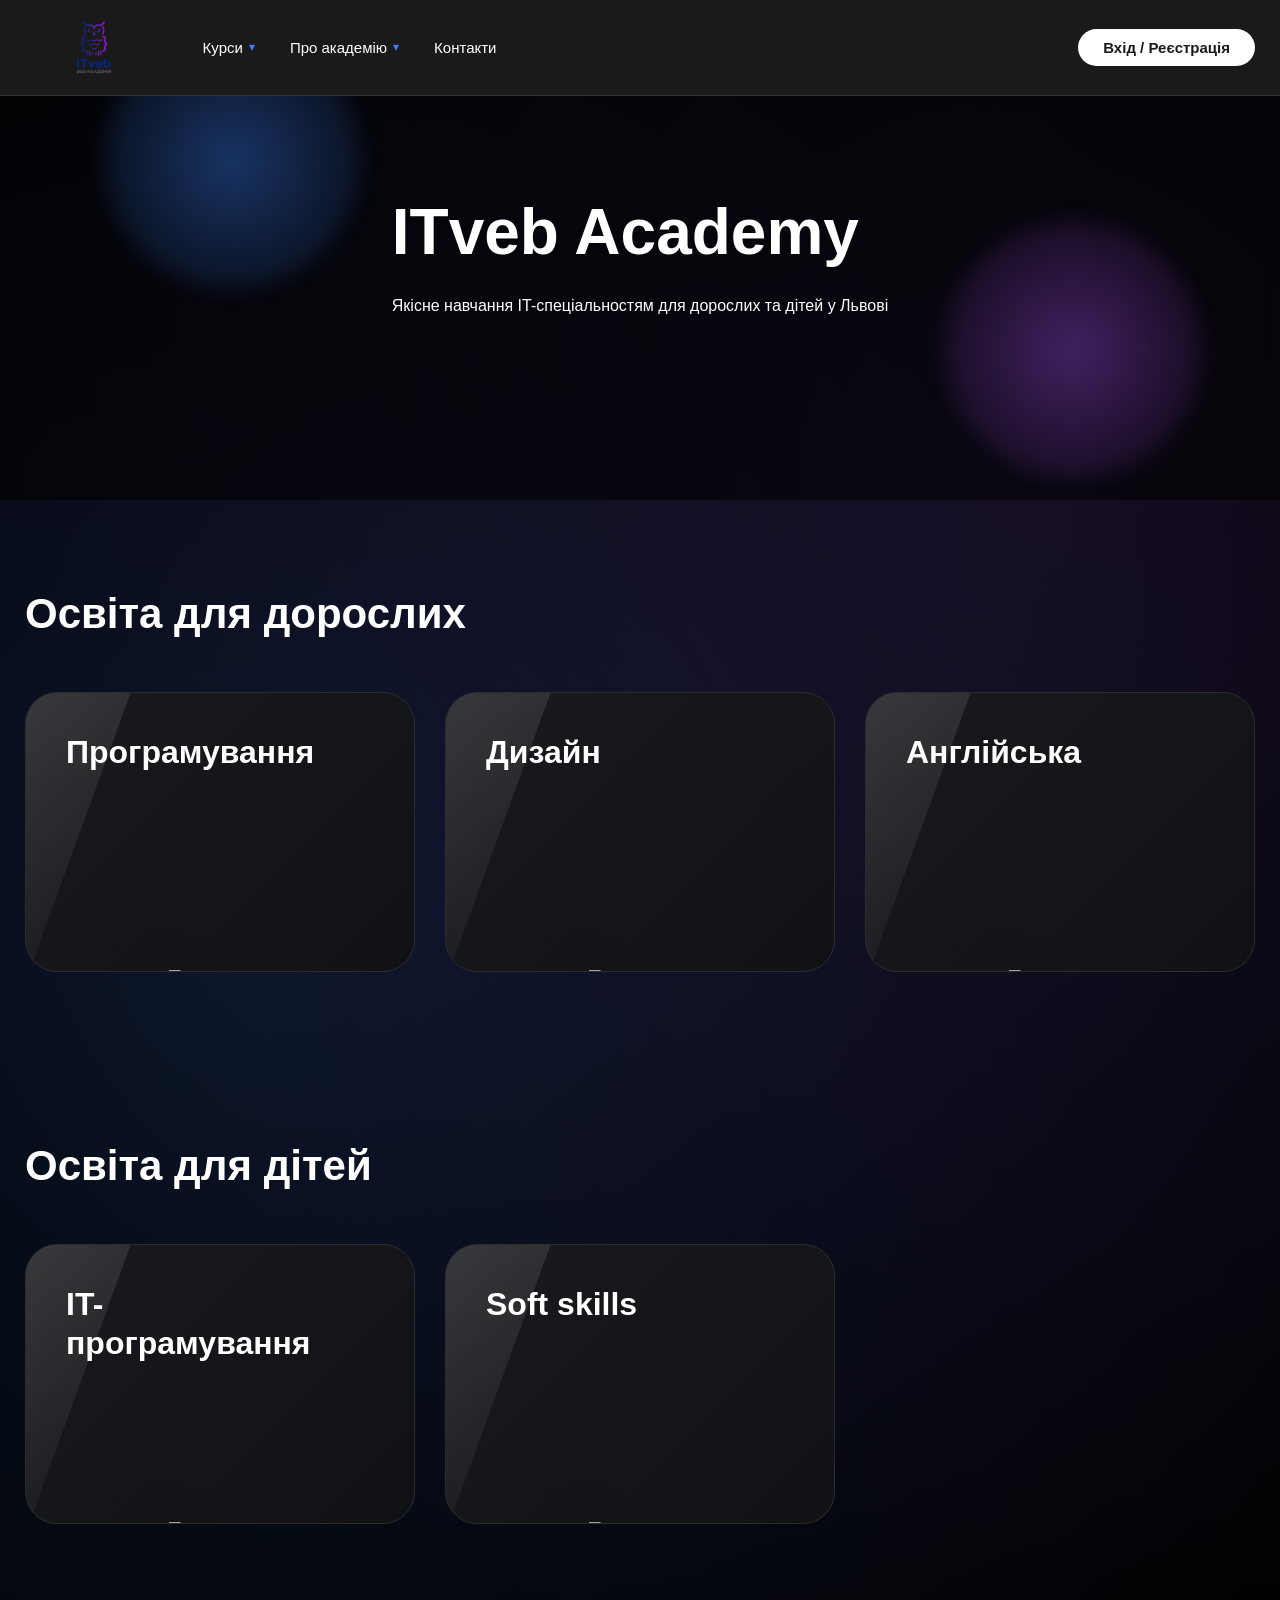
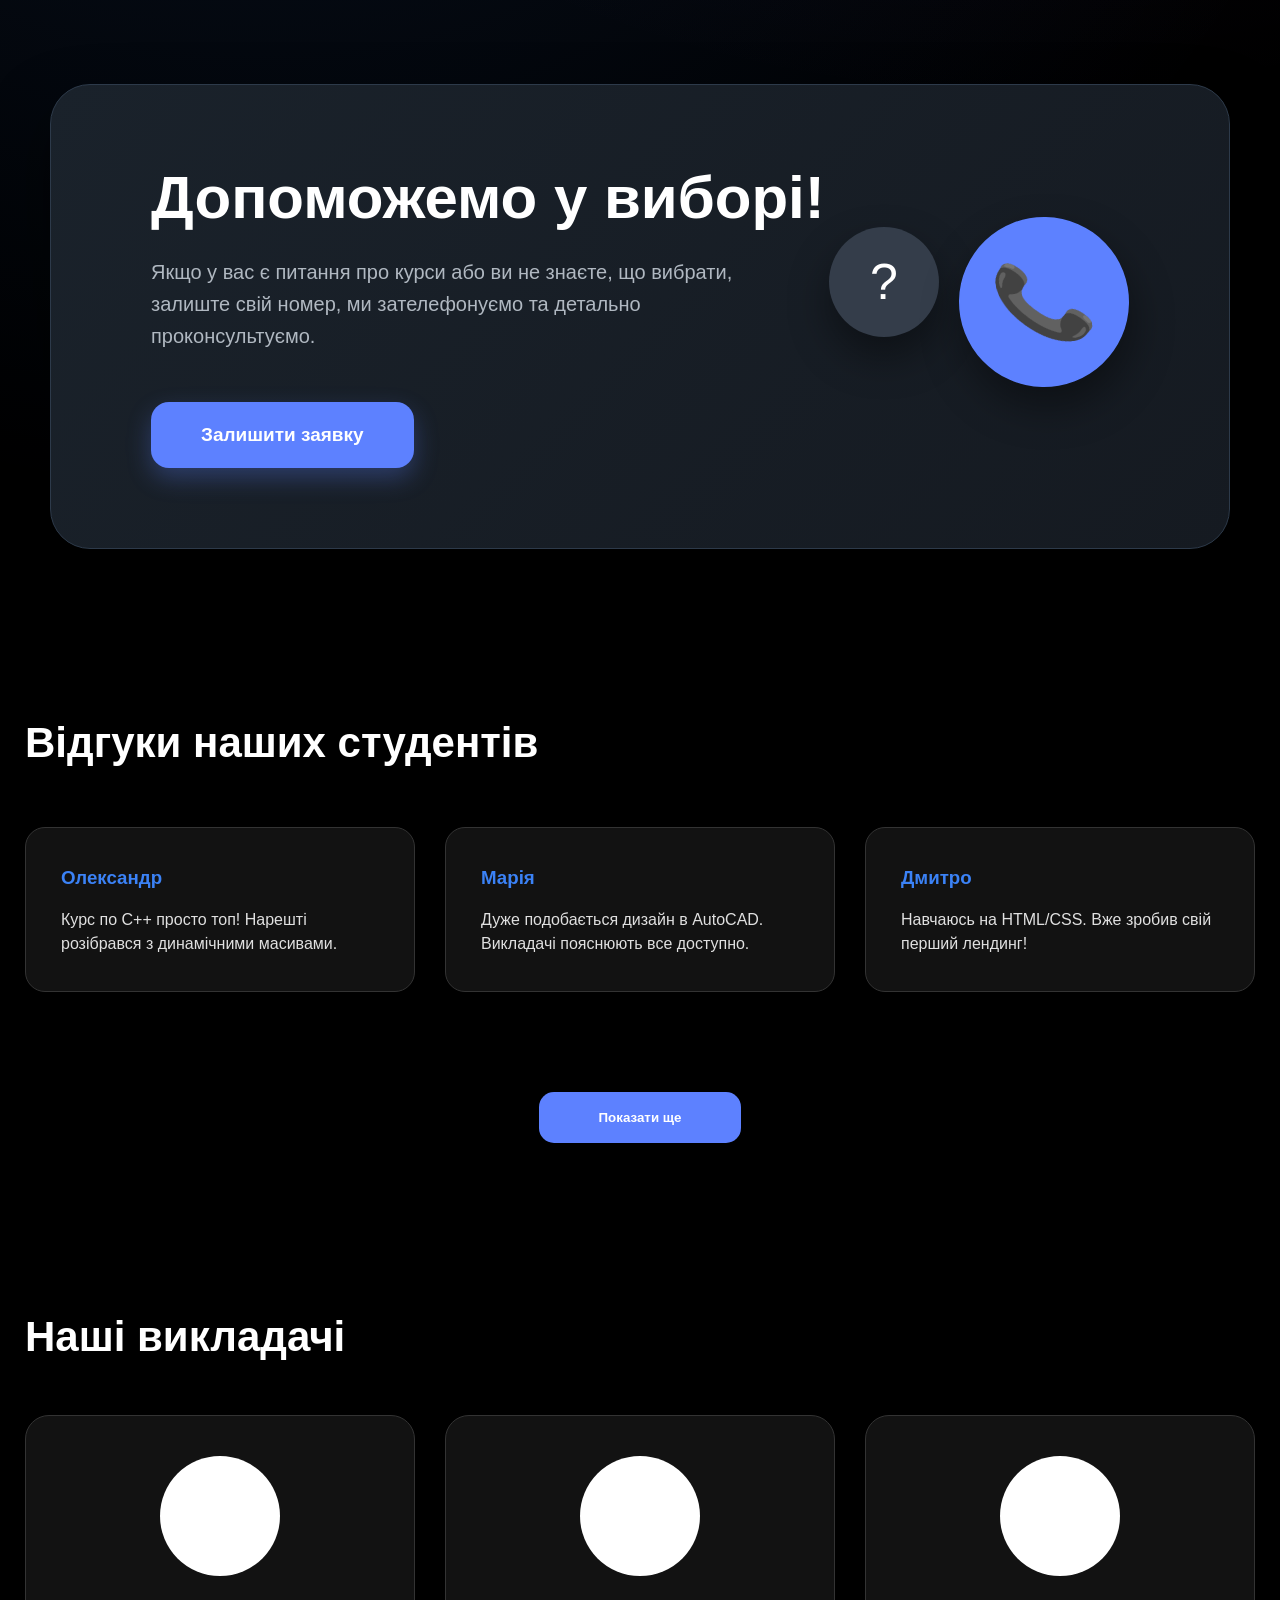
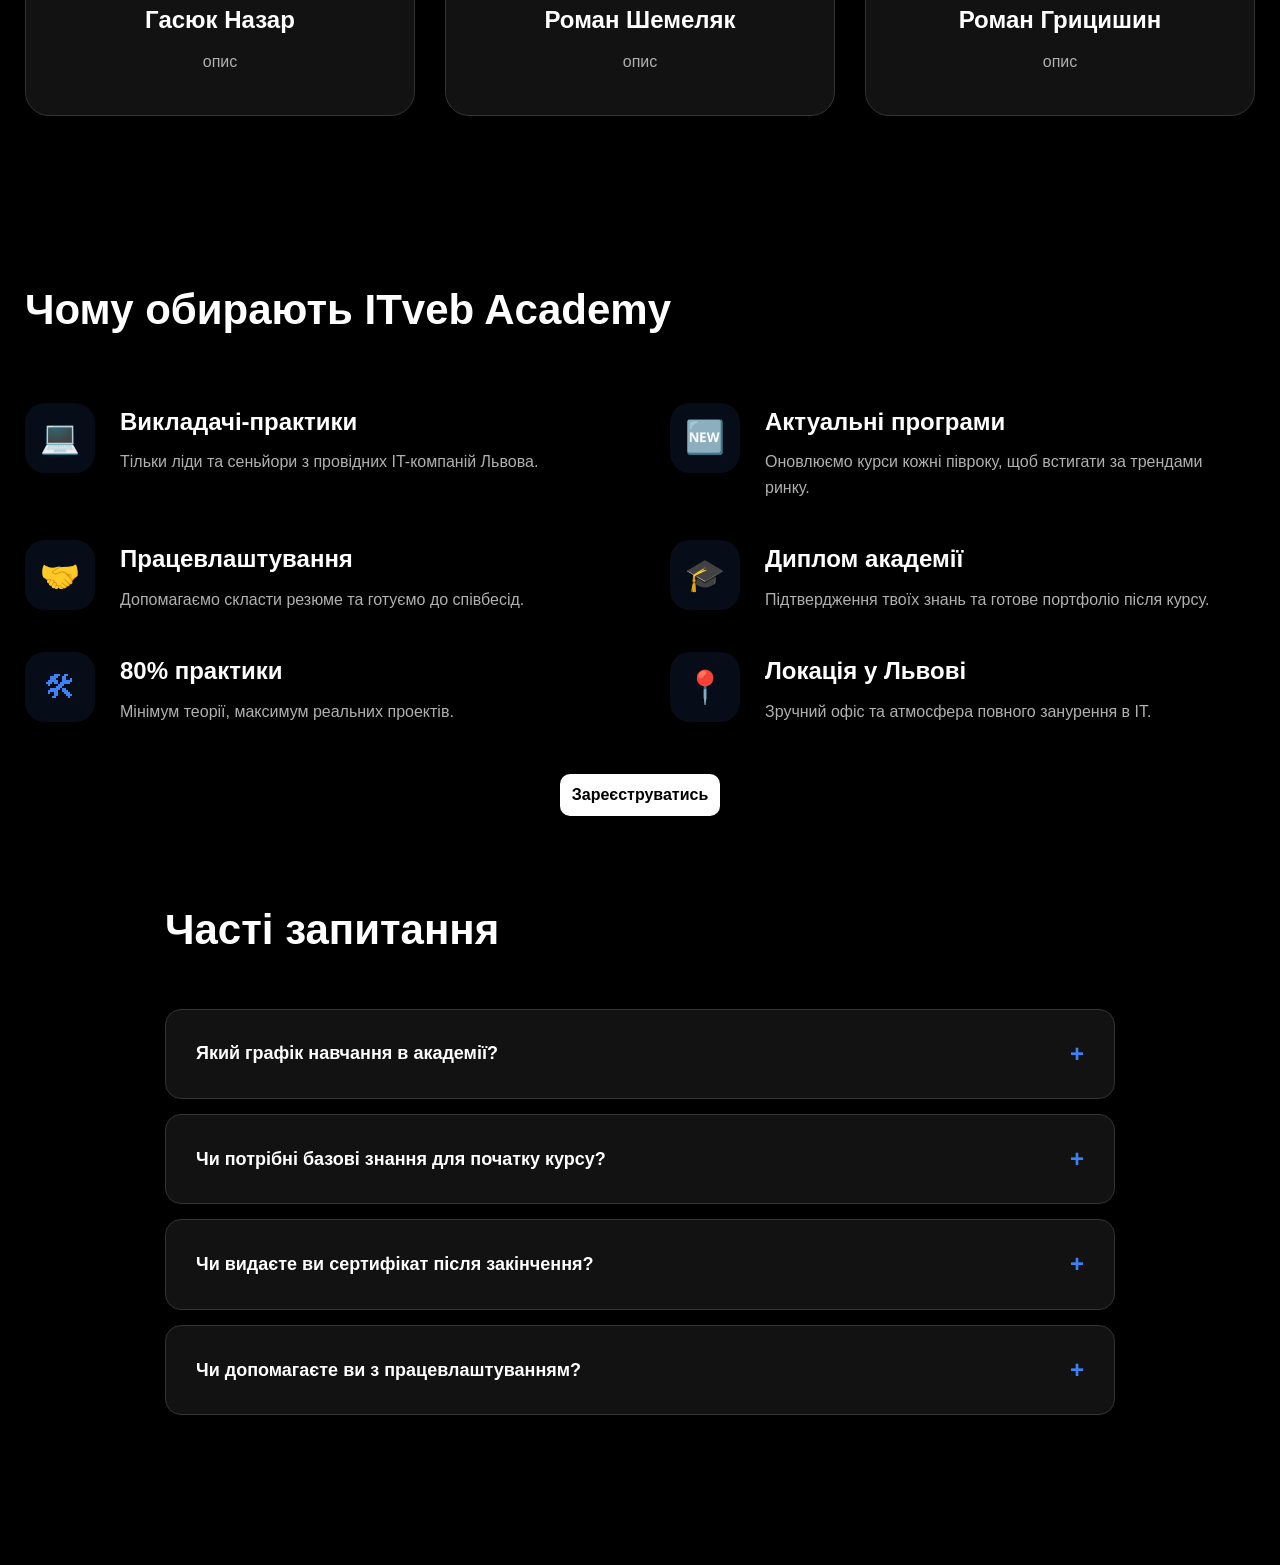
==== index.html @ f70c5d6f "Enrich course descriptions and add lively visual effects" ====
<!DOCTYPE html>
<html lang="uk">
<head>
    <meta charset="UTF-8">
    <meta name="viewport" content="width=device-width, initial-scale=1.0">
    <title>ITveb Academy | Навчання майбутнього</title>
    <link rel="stylesheet" href="style.css">
</head>
<body>

<header>
    <div class="container header-content">
        <div class="header-left-group">
            <a href="#" class="logo-link">
                <img src="logo.png" alt="ITveb Academy Logo" class="main-logo">
            </a>
            <nav class="main-nav">
                <div class="nav-item">
                    <a href="#">Курси <span class="arrow">▾</span></a>
                    <div class="dropdown header-courses-dropdown">
                        <div class="dropdown-group-title">Програмування</div>
                        <button type="button" class="header-course-link" data-category="programming" data-course="java">Java</button>
                        <button type="button" class="header-course-link" data-category="programming" data-course="python">Python</button>
                        <button type="button" class="header-course-link" data-category="programming" data-course="cpp">C++</button>
                        <button type="button" class="header-course-link" data-category="programming" data-course="htmlcss">CSS/HTML</button>

                        <div class="dropdown-group-title">Дизайн</div>
                        <button type="button" class="header-course-link" data-category="design" data-course="3dsmax">Autodesk 3ds Max</button>
                        <button type="button" class="header-course-link" data-category="design" data-course="maya">Autodesk Maya</button>
                        <button type="button" class="header-course-link" data-category="design" data-course="uiux">UI/UX Дизайн</button>
                        <button type="button" class="header-course-link" data-category="design" data-course="autocad">AutoCAD</button>

                        <div class="dropdown-group-title">Англійська</div>
                        <button type="button" class="header-course-link" data-category="english" data-course="english-intensive">Розмовний інтенсив</button>
                        <button type="button" class="header-course-link" data-category="english" data-course="english-grammar">Граматика з нуля</button>

                        <div class="dropdown-group-title">Діти • IT</div>
                        <button type="button" class="header-course-link" data-category="kids-it" data-course="kids-academy">Мала Комп'ютерна Академія</button>
                        <button type="button" class="header-course-link" data-category="kids-it" data-course="kids-start">IT-CТАРТ</button>
                        <button type="button" class="header-course-link" data-category="kids-it" data-course="kids-trial">Пробні уроки</button>
                        <button type="button" class="header-course-link" data-category="kids-it" data-course="kids-ai">Бізнес Академія з AI</button>

                        <div class="dropdown-group-title">Діти • Soft skills</div>
                        <button type="button" class="header-course-link" data-category="kids-soft" data-course="kids-leadership">Лідерство та комунікація</button>
                        <button type="button" class="header-course-link" data-category="kids-soft" data-course="kids-eq">Емоційний інтелект</button>
                        <button type="button" class="header-course-link" data-category="kids-soft" data-course="kids-team">Командна робота</button>
                        <button type="button" class="header-course-link" data-category="kids-soft" data-course="kids-speaking">Ораторське мистецтво</button>
                    </div>
                </div>

                <div class="nav-item">
                    <a href="#">Про академію <span class="arrow">▾</span></a>
                    <div class="dropdown">
                        <a href="#">Вакансії</a>
                        <a href="#">Відгуки</a>
                        <a href="#">Про нас</a>
                    </div>
                </div>

                <div class="nav-item nav-item-contacts">
                    <a href="#">Контакти</a>
                    <div class="dropdown contacts-dropdown">
                        <div class="contact-row">+номер Гасюк Назар</div>
                        <div class="contact-row">+номер Шемеляк Роман</div>
                        <div class="contact-row">+номер Грицишин Роман</div>
                    </div>
                </div>
            </nav>
        </div>

        <div class="header-right-group">
            <button id="login-btn-header" class="auth-btn-oval">Вхід / Реєстрація</button>
            <div id="user-profile" class="profile-container" style="display: none;">
                <div class="profile-avatar" id="user-avatar">?</div>
                <span id="user-display-name">Користувач</span>
                <div class="dropdown-profile">
                    <a href="#" class="profile-dropdown-link">Мій профіль</a>
                    <a href="#" class="profile-dropdown-link">Мої курси</a>
                    <a href="#" id="logout-btn" class="profile-dropdown-link">Вийти</a>
                </div>
            </div>
        </div>
    </div>
</header>

<section class="hero">
    <div class="container">
        <div class="hero-content">
            <h1>ITveb Academy</h1>
            <p>Якісне навчання IT-спеціальностям для дорослих та дітей у Львові</p>
        </div>
    </div>
</section>

<nav class="sticky-nav-wrapper" id="islandNav">
    <div class="container">
        <div class="island-nav">
            <a href=".course-section" class="nav-anchor">Курси</a>
            <a href=".help-section" class="nav-anchor">Допомога</a>
            <a href=".reviews-section" class="nav-anchor">Відгуки</a>
            <a href="#teachers" class="nav-anchor">Викладачі</a>
            <a href="#benefits" class="nav-anchor active">Переваги</a>
            <a href="#faq" class="nav-anchor">FAQ</a>
        </div>
    </div>
</nav>


<main class="container main-content">
    
<section class="course-section">
    <h2 class="section-title">Освіта для дорослих</h2>
    
    <div class="course-grid" id="main-categories">
        <div class="course-card" id="btn-programming">
            <h3>Програмування</h3>
            <img src="https://fsx3.itstep.org/api/v1/files/kxofMNzJTaiiuo3CQbouNSeiOXw-osRX?inline=true&f=webp&h=515" class="course-img">
        </div>
        <div class="course-card" id="btn-design">
            <h3>Дизайн</h3>
            <img src="https://fsx3.itstep.org/api/v1/files/06QVkKjTnohtNiuEGZEhQPtdJxux0YYO?inline=true&f=webp&h=515" class="course-img">
        </div>
        <div class="course-card" id="btn-english">
            <h3>Англійська</h3>
            <img src="https://lviv.itstep.org/dist/images/home/redesign/univer-icon.webp" class="course-img">
        </div>
    </div>

    <div id="programming-courses" style="display: none;">
        <button id="btn-back-categories" class="back-btn">← Назад до категорій</button>
        
        <div class="course-grid">
            <div class="course-card course-item" data-category="programming" data-course="java">
                <h3>Java</h3>
                <div class="course-emoji">☕</div>
            </div>
            <div class="course-card course-item" data-category="programming" data-course="python">
                <h3>Python</h3>
                <div class="course-emoji">🐍</div>
            </div>
            <div class="course-card course-item" data-category="programming" data-course="cpp">
                <h3>C++</h3>
                <div class="course-emoji">⚙️</div>
            </div>
            <div class="course-card course-item" data-category="programming" data-course="htmlcss">
                <h3>CSS/HTML</h3>
                <div class="course-emoji">🌐</div>
            </div>
        </div>
    </div>
    <div id="design-courses" style="display: none;">
        <button id="btn-back-design" class="back-btn">← Назад до категорій</button>
        
        <div class="course-grid">
            <div class="course-card course-item" data-category="design" data-course="3dsmax">
                <h3>Autodesk 3ds Max</h3>
                <div class="course-emoji">🧊</div>
            </div>
            <div class="course-card course-item" data-category="design" data-course="maya">
                <h3>Autodesk Maya</h3>
                <div class="course-emoji">🎬</div>
            </div>
            <div class="course-card course-item" data-category="design" data-course="uiux">
                <h3>UI/UX дизайн</h3>
                <div class="course-emoji">📱</div>
            </div>
            <div class="course-card course-item" data-category="design" data-course="graphic">
                <h3>Graphic Design</h3>
                <div class="course-emoji">🎨</div>
            </div>
        </div>
    </div>
    <div id="english-courses" style="display: none;">
        <button id="btn-back-english" class="back-btn">← Назад до категорій</button>
        
        <div class="course-grid">
            <div class="course-card course-item" data-category="english" data-course="english-it">
                <h3>Англійська для IT</h3>
                <div class="course-emoji">💻</div>
            </div>
            <div class="course-card course-item" data-category="english" data-course="english-business">
                <h3>Бізнес англійська</h3>
                <div class="course-emoji">💼</div>
            </div>
            <div class="course-card course-item" data-category="english" data-course="english-intensive">
                <h3>Розмовний інтенсив</h3>
                <div class="course-emoji">🗣️</div>
            </div>
            <div class="course-card course-item" data-category="english" data-course="english-grammar">
                <h3>Граматика з нуля</h3>
                <div class="course-emoji">📚</div>
            </div>
        </div>
    </div>
</section>

    <section class="course-section">
        <h2 class="section-title">Освіта для дітей</h2>
        
        <div class="course-grid" id="children-categories">
            <div class="course-card" id="btn-kids-it">
                <h3>IT-програмування</h3>
                <img src="https://lviv.itstep.org/dist/images/education-children-new/it_for_children_m.webp" class="course-img">
            </div>
            <div class="course-card" id="btn-kids-soft">
                <h3>Soft skills</h3>
                <img src="https://lviv.itstep.org/dist/images/education-children-new/soft_skills_m.webp" class="course-img">
            </div>
        </div>

        <div id="kids-it-courses" style="display: none;">
            <button id="btn-back-kids-it" class="back-btn">← Назад до категорій</button>
            
            <div class="course-grid">
                <div class="course-card course-item" data-category="kids-it" data-course="kids-academy">
                    <h3>Мала Комп'ютерна Академія</h3>
                    <div class="course-emoji">🎓</div>
                </div>
                <div class="course-card course-item" data-category="kids-it" data-course="kids-start">
                    <h3>IT-CТАРТ - підготовка початкових класів</h3>
                    <div class="course-emoji">🚀</div>
                </div>
                <div class="course-card course-item" data-category="kids-it" data-course="kids-trial">
                    <h3>Комп'ютерна Академія - пробні уроки</h3>
                    <div class="course-emoji">🕹️</div>
                </div>
                <div class="course-card course-item" data-category="kids-it" data-course="kids-ai">
                    <h3>Бізнес Академія: Цифровий менеджмент з AI</h3>
                    <div class="course-emoji">🤖</div>
                </div>
            </div>
        </div>
        <div id="kids-soft-courses" style="display: none;">
        <button id="btn-back-kids-soft" class="back-btn">← Назад до категорій</button>
        
        <div class="course-grid">
            <div class="course-card course-item" data-category="kids-soft" data-course="kids-leadership">
                <h3>Лідерство та комунікація</h3>
                <div class="course-emoji">👑</div>
            </div>
            <div class="course-card course-item" data-category="kids-soft" data-course="kids-eq">
                <h3>Емоційний інтелект</h3>
                <div class="course-emoji">🧠</div>
            </div>
            <div class="course-card course-item" data-category="kids-soft" data-course="kids-team">
                <h3>Командна робота та проєкти</h3>
                <div class="course-emoji">🤝</div>
            </div>
            <div class="course-card course-item" data-category="kids-soft" data-course="kids-speaking">
                <h3>Ораторське мистецтво та YouTube</h3>
                <div class="course-emoji">🎤</div>
            </div>
        </div>
    </div>
    </section>

    <section class="help-section">
        <div class="help-container container">
            <div class="help-card">
                <div class="help-text-content">
                    <h2 class="help-title">Допоможемо у виборі!</h2>
                    <p class="help-description">
                        Якщо у вас є питання про курси або ви не знаєте, що вибрати, залиште свій номер, ми зателефонуємо та детально проконсультуємо.
                    </p>
                    <div class="help-action-wrapper">
                        <button class="help-submit-btn">Залишити заявку</button>
                    </div>
                </div>
                <div class="help-visuals">
                    <div class="help-icon help-question">?</div>
                    <div class="help-icon help-phone">📞</div>
                </div>
            </div>
        </div>
    </section>

    <section class="reviews-section">
        <h2 class="section-title">Відгуки наших студентів</h2>
        <div class="reviews-grid" id="reviewsContainer">
        
    <div class="review-card"><h3>Олександр</h3><p>Курс по C++ просто топ! Нарешті розібрався з динамічними масивами.</p></div>
    <div class="review-card"><h3>Марія</h3><p>Дуже подобається дизайн в AutoCAD. Викладачі пояснюють все доступно.</p></div>
    <div class="review-card"><h3>Дмитро</h3><p>Навчаюсь на HTML/CSS. Вже зробив свій перший лендинг!</p></div>
    
    <div class="review-card hidden"><h3>Назар</h3><p>Найкраща академія у Львові. Атмосфера в гуртожитку і на парах супер!</p></div>
    <div class="review-card hidden"><h3>Олена</h3><p>Англійська мова для IT — це саме те, що я шукала. Дякую!</p></div>
    <div class="review-card hidden"><h3>Ігор</h3><p>Дуже круті 3D іконки навчилися робити. Сайт виглядає стильно.</p></div>
    
    <div class="review-card hidden"><h3>Анна</h3><p>Син у захваті від дитячого програмування. Чекає кожне заняття.</p></div>
    <div class="review-card hidden"><h3>Максим</h3><p>Якість фідбеку по домашках вражає. Це дуже допомагає розвиватись.</p></div>
    <div class="review-card hidden"><h3>Юлія</h3><p>Раджу всім, хто хоче змінити професію. Тут дають реальні знання.</p></div>
    
    <div class="review-card hidden"><h3>Віктор</h3><p>Пройшов курс по Python. Тепер працюю джуном у львівській IT-компанії!</p></div>
    <div class="review-card hidden"><h3>Софія</h3><p>Графічний дизайн тут викладають практики. Багато цікавих кейсів.</p></div>
    <div class="review-card hidden"><h3>Артем</h3><p>Робототехніка для дітей — це майбутнє. Дитина сама збирає роботів!</p></div>
    <div class="review-card hidden"><h3>Руслан</h3><p>Курс по Unreal Engine перевершив очікування. Створив свою першу гру за 3 місяці!</p></div>
<div class="review-card hidden"><h3>Оксана</h3><p>Навчалася UI/UX дизайну. Портфоліо після курсу допомогло знайти перші замовлення на фрілансі.</p></div>
<div class="review-card hidden"><h3>Павло</h3><p>Frontend-розробка — це драйв. Дякую менторам за терпіння та круті лайфхаки по JS.</p></div>

<div class="review-card hidden"><h3>Христина</h3><p>Курси англійської тут — це не просто правила, а постійна практика. Рекомендую!</p></div>
<div class="review-card hidden"><h3>Денис</h3><p>Вчив Java з нуля. Матеріал структурований, нічого зайвого, тільки те, що реально потрібно на роботі.</p></div>
<div class="review-card hidden"><h3>Тетяна</h3><p>Мій син займається в Малій Академії. Тепер він не просто грає в Minecraft, а створює там свої світи!</p></div>
</div>
            
        </div>
        <div class="btn-container">
            <button id="loadMoreBtn" class="load-more-btn">Показати ще</button>
        </div>
    </section>

    <section id="teachers" class="teachers-section container">
        <h2 class="section-title">Наші викладачі</h2>
        <div class="teachers-grid">
            <div class="teacher-card">
                <div class="teacher-photo-placeholder"></div>
                <h3>Гасюк Назар</h3>
                <p>опис</p>
            </div>
            <div class="teacher-card">
                <div class="teacher-photo-placeholder"></div>
                <h3>Роман Шемеляк</h3>
                <p>опис</p>
            </div>
            <div class="teacher-card">
                <div class="teacher-photo-placeholder"></div>
                <h3>Роман Грицишин</h3>
                <p>опис</p>
            </div>
        </div>
    </section>

    <section id="benefits" class="benefits-section container">
        <h2 class="section-title">Чому обирають ITveb Academy</h2>
        <div class="benefits-grid">
            <div class="benefit-item">
                <div class="benefit-icon">💻</div>
                <div class="benefit-content">
                    <h3>Викладачі-практики</h3>
                    <p>Тільки ліди та сеньйори з провідних IT-компаній Львова.</p>
                </div>
            </div>
            <div class="benefit-item">
                <div class="benefit-icon">🆕</div>
                <div class="benefit-content">
                    <h3>Актуальні програми</h3>
                    <p>Оновлюємо курси кожні півроку, щоб встигати за трендами ринку.</p>
                </div>
            </div>
            <div class="benefit-item">
                <div class="benefit-icon">🤝</div>
                <div class="benefit-content">
                    <h3>Працевлаштування</h3>
                    <p>Допомагаємо скласти резюме та готуємо до співбесід.</p>
                </div>
            </div>
            <div class="benefit-item">
                <div class="benefit-icon">🎓</div>
                <div class="benefit-content">
                    <h3>Диплом академії</h3>
                    <p>Підтвердження твоїх знань та готове портфоліо після курсу.</p>
                </div>
            </div>
            <div class="benefit-item">
                <div class="benefit-icon">🛠</div>
                <div class="benefit-content">
                    <h3>80% практики</h3>
                    <p>Мінімум теорії, максимум реальних проектів.</p>
                </div>
            </div>
            <div class="benefit-item">
                <div class="benefit-icon">📍</div>
                <div class="benefit-content">
                    <h3>Локація у Львові</h3>
                    <p>Зручний офіс та атмосфера повного занурення в IT.</p>
                </div>
            </div>
        </div>
        <div class="btn-container" style="margin-top: 40px;">
            <button type="button" class="submit-btn" id="open-reg-from-benefits">Зареєструватись</button>
        </div>
    </section>
    <section id="faq" class="faq-section container">
    <h2 class="section-title">Часті запитання</h2>
    <div class="faq-container">
        <div class="faq-item">
            <div class="faq-question">
                <span>Який графік навчання в академії?</span>
                <span class="faq-icon">+</span>
            </div>
            <div class="faq-answer">
                <p>Ми пропонуємо гнучкі графіки: ранкові, вечірні групи та групи вихідного дня. Також є можливість навчатися онлайн або офлайн у нашому офісі у Львові.</p>
            </div>
        </div>

        <div class="faq-item">
            <div class="faq-question">
                <span>Чи потрібні базові знання для початку курсу?</span>
                <span class="faq-icon">+</span>
            </div>
            <div class="faq-answer">
                <p>Більшість наших курсів розраховані на навчання "з нуля". Наші ментори допоможуть тобі розібратися від основ до складних проектів.</p>
            </div>
        </div>

        <div class="faq-item">
            <div class="faq-question">
                <span>Чи видаєте ви сертифікат після закінчення?</span>
                <span class="faq-icon">+</span>
            </div>
            <div class="faq-answer">
                <p>Так, кожен студент, який успішно здав фінальний проект, отримує диплом ITveb Academy, який підтверджує отримані навички.</p>
            </div>
        </div>

        <div class="faq-item">
            <div class="faq-question">
                <span>Чи допомагаєте ви з працевлаштуванням?</span>
                <span class="faq-icon">+</span>
            </div>
            <div class="faq-answer">
                <p>Ми проводимо воркшопи з написання резюме, готуємо до технічних співбесід та ділимося вакансіями наших партнерів.</p>
            </div>
        </div>
    </div>
    <div id="auth-modal" class="auth-modal-overlay hidden" aria-hidden="true">
    <div class="auth-modal-content glass-effect">
        <button id="close-modal-btn" class="close-btn">Назад</button>
        <div class="auth-tabs">
            <button id="tab-login" class="tab-btn active">Вхід</button>
            <button id="tab-register" class="tab-btn">Реєстрація</button>
        </div>
        <div id="auth-error-message" class="error-text" style="color: #ff4d4d; text-align: center; margin-bottom: 10px;"></div>

        <form id="form-login" class="auth-form active-form">
            <input type="text" id="login-name" placeholder="Ім'я" required>
            <input type="password" id="login-password" placeholder="Пароль" required>
            <button type="button" class="submit-btn" id="mock-login-submit">Увійти</button>
        </form>

        <form id="form-register" class="auth-form hidden-form">
            <input type="text" id="reg-name" placeholder="Ім'я" required>
            <input type="password" id="reg-password" placeholder="Пароль" required>
            <input type="password" id="reg-password-repeat" placeholder="Повторіть пароль" required>
            <button type="button" class="submit-btn" id="mock-register-submit">Зареєструватись</button>
        </form>
    </div>
</div>

</section>


</main>

<!-- ====== МОДАЛКА ВИБОРУ РІВНЯ (тільки для Програмування) ====== -->
<div id="level-modal" class="panel-overlay hidden" aria-hidden="true">
    <div class="panel-card glass-effect">
        <button type="button" id="level-back-btn" class="close-btn">Назад</button>
        <h3 class="panel-title">Оберіть рівень</h3>
        <p class="panel-subtitle">Потрібно для курсів з напрямку «Програмування».</p>
        <div class="panel-actions">
            <button type="button" id="level-beginner-btn" class="submit-btn">Для початківців</button>
            <button type="button" id="level-advanced-btn" class="submit-btn">Для знатків</button>
        </div>
    </div>
</div>

<!-- ====== СТОРІНКА КУРСУ (показуємо замість всього контенту) ====== -->
<section id="course-detail-page" class="course-detail-page hidden">
    <div class="container">
        <button type="button" id="course-back-btn" class="back-btn">← Назад</button>
        <div class="course-detail-card">
            <div class="course-detail-header">
                <div>
                    <h2 id="course-detail-title" class="course-detail-title">Назва курсу</h2>
                    <div id="course-detail-meta" class="course-detail-meta">Категорія • Рівень</div>
                </div>
                <div class="course-detail-price">
                    <div class="course-detail-price-label">Ціна</div>
                    <div id="course-detail-price" class="course-detail-price-value">—</div>
                </div>
            </div>

            <div id="course-detail-description" class="course-detail-description">
                Опис курсу...
            </div>

            <div class="course-detail-grid">
                <div class="course-detail-box">
                    <h3>Характеристики</h3>
                    <ul id="course-detail-features" class="course-detail-list"></ul>
                </div>
                <div class="course-detail-box">
                    <h3>Що отримаєш</h3>
                    <ul id="course-detail-outcomes" class="course-detail-list"></ul>
                </div>
            </div>
        </div>
    </div>
</section>

<script>
// 1. ШАПКА: з'являється тільки в самому верху (scrollY < 50)
window.addEventListener('scroll', () => {
    const header = document.querySelector('header');
    if (window.scrollY > 50) {
        header.style.transform = 'translateY(-100%)';
    } else {
        header.style.transform = 'translateY(0)';
    }
});

// 2. ОСТРІВЕЦЬ: поява після проходження Hero
window.addEventListener('scroll', () => {
    const island = document.getElementById('islandNav');
    const hero = document.querySelector('.hero');
    if (hero && window.scrollY > hero.offsetHeight - 100) {
        island.classList.add('visible');
    } else {
        island.classList.remove('visible');
    }
});

// 3. ПІДСВІТКА: Оновлений список секцій та логіка
const navAnchors = document.querySelectorAll('.nav-anchor');
const sections = document.querySelectorAll('.course-section, .help-section, .reviews-section, #teachers, #benefits, #faq');

const observerOptions = {
    root: null,
    // threshold: 0.2 означає, що 20% секції має бути видно
    threshold: 0.2, 
    // rootMargin регулює "чутливість". 
    // Ми зменшили нижній відступ до -15%, щоб FAQ підсвічувався раніше
    rootMargin: "-15% 0px -15% 0px" 
};

const observer = new IntersectionObserver((entries) => {
    entries.forEach(entry => {
        if (entry.isIntersecting) {
            // Очищуємо всі активні класи
            navAnchors.forEach(link => link.classList.remove('active'));

            const targetId = entry.target.id;
            const targetClass = entry.target.classList[0];

            navAnchors.forEach(link => {
                const href = link.getAttribute('href');
                
                // Перевірка по ID (для #benefits, #faq, #teachers)
                if (href === '#' + targetId) {
                    link.classList.add('active');
                } 
                // Перевірка по класу (для .course-section і т.д.)
                else if (href === '.' + targetClass) {
                    link.classList.add('active');
                }
            });
        }
    });
}, observerOptions);

sections.forEach(section => observer.observe(section));

// 4. ПЛАВНИЙ СКРОЛ: виправлено розрахунок позиції
navAnchors.forEach(anchor => {
    anchor.addEventListener('click', function(e) {
        e.preventDefault();
        const targetSelector = this.getAttribute('href');
        const targetElement = document.querySelector(targetSelector);
        if (targetElement) {
            const offset = 100; 
            const elementPosition = targetElement.getBoundingClientRect().top + window.pageYOffset;
            window.scrollTo({ top: elementPosition - offset, behavior: 'smooth' });
        }
    });
});


document.getElementById('loadMoreBtn').addEventListener('click', function() {
    const hiddenCards = Array.from(document.querySelectorAll('.review-card.hidden'));
    hiddenCards.slice(0, 3).forEach((card, index) => {
        setTimeout(() => {
            card.classList.remove('hidden');
            card.classList.add('show');
        }, index * 150);
    });
    if (hiddenCards.length <= 3) this.style.display = 'none';
});


document.querySelectorAll('.faq-item').forEach(item => {
    item.querySelector('.faq-question').addEventListener('click', () => {
        document.querySelectorAll('.faq-item').forEach(i => { if (i !== item) i.classList.remove('active'); });
        item.classList.toggle('active');
    });
});

const btnProgramming = document.getElementById('btn-programming');
const mainCategories = document.getElementById('main-categories');
const programmingCourses = document.getElementById('programming-courses');
const btnBackCategories = document.getElementById('btn-back-categories');

if (btnProgramming && mainCategories && programmingCourses && btnBackCategories) {
    
    btnProgramming.addEventListener('click', () => {
        mainCategories.style.display = 'none'; 
        programmingCourses.style.display = 'block'; 
        programmingCourses.classList.add('fade-in-section'); 
    });

    // Клік на кнопку "Назад"
    btnBackCategories.addEventListener('click', () => {
        programmingCourses.style.display = 'none'; // Ховаємо курси
        programmingCourses.classList.remove('fade-in-section');
        mainCategories.style.display = 'grid'; // Повертаємо основні (тут grid!)
        mainCategories.classList.add('fade-in-section'); // Плавна поява
    });
}
// Логіка для карток "Дизайн"
const btnDesign = document.getElementById('btn-design');
const designCourses = document.getElementById('design-courses');
const btnBackDesign = document.getElementById('btn-back-design');

if (btnDesign && mainCategories && designCourses && btnBackDesign) {
    // Клік на "Дизайн"
    btnDesign.addEventListener('click', () => {
        mainCategories.style.display = 'none'; // Ховаємо основні
        designCourses.style.display = 'block'; // Показуємо курси дизайну
        designCourses.classList.add('fade-in-section'); // Плавна поява
    });

    // Клік на кнопку "Назад"
    btnBackDesign.addEventListener('click', () => {
        designCourses.style.display = 'none'; // Ховаємо курси дизайну
        designCourses.classList.remove('fade-in-section');
        mainCategories.style.display = 'grid'; // Повертаємо основні 
        mainCategories.classList.add('fade-in-section'); // Плавна поява
    });
}
// Логіка для карток "Англійська"
const btnEnglish = document.getElementById('btn-english');
const englishCourses = document.getElementById('english-courses');
const btnBackEnglish = document.getElementById('btn-back-english');

if (btnEnglish && mainCategories && englishCourses && btnBackEnglish) {
    // Клік на "Англійська"
    btnEnglish.addEventListener('click', () => {
        mainCategories.style.display = 'none'; // Ховаємо основні
        englishCourses.style.display = 'block'; // Показуємо курси англійської
        englishCourses.classList.add('fade-in-section'); // Плавна поява
    });

    // Клік на кнопку "Назад"
    btnBackEnglish.addEventListener('click', () => {
        englishCourses.style.display = 'none'; // Ховаємо курси англійської
        englishCourses.classList.remove('fade-in-section');
        mainCategories.style.display = 'grid'; // Повертаємо основні 
        mainCategories.classList.add('fade-in-section'); // Плавна поява
    });
}
// Логіка для карток "Освіта для дітей -> IT-програмування"
const btnKidsIt = document.getElementById('btn-kids-it');
const childrenCategories = document.getElementById('children-categories');
const kidsItCourses = document.getElementById('kids-it-courses');
const btnBackKidsIt = document.getElementById('btn-back-kids-it');

if (btnKidsIt && childrenCategories && kidsItCourses && btnBackKidsIt) {
    // Клік на "IT-програмування" (діти)
    btnKidsIt.addEventListener('click', () => {
        childrenCategories.style.display = 'none'; // Ховаємо основні дитячі картки
        kidsItCourses.style.display = 'block'; // Показуємо детальні курси
        kidsItCourses.classList.add('fade-in-section'); 
    });

    // Клік на кнопку "Назад"
    btnBackKidsIt.addEventListener('click', () => {
        kidsItCourses.style.display = 'none'; 
        kidsItCourses.classList.remove('fade-in-section');
        childrenCategories.style.display = 'grid'; // Повертаємо 2 основні картки
        childrenCategories.classList.add('fade-in-section'); 
    });
}
// Логіка для карток "Освіта для дітей -> Soft skills"
const btnKidsSoft = document.getElementById('btn-kids-soft');
// childrenCategories вже знайдений у попередньому кроці
const kidsSoftCourses = document.getElementById('kids-soft-courses');
const btnBackKidsSoft = document.getElementById('btn-back-kids-soft');

if (btnKidsSoft && childrenCategories && kidsSoftCourses && btnBackKidsSoft) {
    // Клік на "Soft skills" (діти)
    btnKidsSoft.addEventListener('click', () => {
        childrenCategories.style.display = 'none'; 
        kidsSoftCourses.style.display = 'block'; 
        kidsSoftCourses.classList.add('fade-in-section'); 
    });

    // Клік на кнопку "Назад"
    btnBackKidsSoft.addEventListener('click', () => {
        kidsSoftCourses.style.display = 'none'; 
        kidsSoftCourses.classList.remove('fade-in-section');
        childrenCategories.style.display = 'grid'; 
        childrenCategories.classList.add('fade-in-section'); 
    });
}

// ========== АВТОРИЗАЦІЯ (localStorage) ==========
const authModal = document.getElementById("auth-modal");
const mainAuthBtn = document.getElementById("login-btn-header");
const profile = document.getElementById("user-profile");
const userAvatar = document.getElementById("user-avatar");
const userDisplayName = document.getElementById("user-display-name");
const closeModalBtn = document.getElementById("close-modal-btn");

const STORAGE_KEY = "itveb_logged_user";
const USERS_KEY = "itveb_registered_users";

function getRegisteredUsers() {
    try {
        const data = JSON.parse(localStorage.getItem(USERS_KEY) || "[]");
        return Array.isArray(data) ? data : [];
    } catch { return []; }
}

function saveUser(name, password) {
    const users = getRegisteredUsers();
    if (!users.find(u => u.name.toLowerCase() === name.toLowerCase())) {
        users.push({ name, password });
        localStorage.setItem(USERS_KEY, JSON.stringify(users));
    }
}

function getLoggedUser() {
    try {
        return JSON.parse(localStorage.getItem(STORAGE_KEY) || "null");
    } catch { return null; }
}

function setLoggedUser(name) {
    localStorage.setItem(STORAGE_KEY, JSON.stringify({ name }));
}

function clearLoggedUser() {
    localStorage.removeItem(STORAGE_KEY);
}

function showProfile(name) {
    mainAuthBtn.style.display = "none";
    userDisplayName.textContent = name;
    userAvatar.textContent = name.charAt(0).toUpperCase();
    profile.style.display = "flex";
}

function showLoginBtn() {
    profile.style.display = "none";
    mainAuthBtn.style.display = "inline-flex";
    mainAuthBtn.classList.remove("fade-out");
}

function openAuthModal() {
    authModal.classList.remove("hidden");
    authModal.classList.remove("modal-closing");
    document.body.classList.add("no-scroll");
}

function closeAuthModal() {
    authModal.classList.add("hidden");
    document.body.classList.remove("no-scroll");
    document.getElementById("auth-error-message").textContent = "";
}

function handleAuthSuccess(formId) {
    const errEl = document.getElementById("auth-error-message");
    let userName, password, passwordRepeat;

    if (formId === "#form-login") {
        userName = document.getElementById("login-name").value.trim();
        password = document.getElementById("login-password").value;
    } else {
        userName = document.getElementById("reg-name").value.trim();
        password = document.getElementById("reg-password").value;
        passwordRepeat = document.getElementById("reg-password-repeat").value;
    }

    if (!userName) {
        errEl.textContent = "Будь ласка, введіть ім'я!";
        return;
    }

    const users = getRegisteredUsers();
    const existing = users.find(u => u.name.toLowerCase() === userName.toLowerCase());

    if (formId === "#form-login") {
        if (!existing) {
            errEl.textContent = "Користувача з таким ім'ям не знайдено. Зареєструйтесь!";
            return;
        }
        if (existing.password !== password) {
            errEl.textContent = "Невірний пароль!";
            return;
        }
    } else {
        if (password.length < 4) {
            errEl.textContent = "Пароль має бути мінімум 4 символи!";
            return;
        }
        if (password !== passwordRepeat) {
            errEl.textContent = "Паролі не співпадають!";
            return;
        }
        saveUser(userName, password);
    }

    errEl.textContent = "";
    setLoggedUser(userName);
    authModal.classList.add("modal-closing");
    setTimeout(() => {
        closeAuthModal();
        authModal.classList.remove("modal-closing");
        mainAuthBtn.classList.add("fade-out");
        setTimeout(() => {
            mainAuthBtn.classList.remove("fade-out");
            showProfile(userName);
        }, 300);
    }, 320);
}

// Кнопка "Назад" — закриває модалку
closeModalBtn.addEventListener("click", () => {
    authModal.classList.add("modal-closing");
    setTimeout(() => {
        closeAuthModal();
        authModal.classList.remove("modal-closing");
    }, 320);
});

// Перемикання вкладок Вхід / Реєстрація
document.getElementById("tab-login").addEventListener("click", () => {
    document.getElementById("tab-login").classList.add("active");
    document.getElementById("tab-register").classList.remove("active");
    document.getElementById("form-login").classList.remove("hidden-form");
    document.getElementById("form-register").classList.add("hidden-form");
    document.getElementById("auth-error-message").textContent = "";
});
document.getElementById("tab-register").addEventListener("click", () => {
    document.getElementById("tab-register").classList.add("active");
    document.getElementById("tab-login").classList.remove("active");
    document.getElementById("form-register").classList.remove("hidden-form");
    document.getElementById("form-login").classList.add("hidden-form");
    document.getElementById("auth-error-message").textContent = "";
});

// Кнопки Увійти / Зареєструватись
document.getElementById("mock-login-submit").addEventListener("click", (e) => {
    e.preventDefault();
    handleAuthSuccess("#form-login");
});
document.getElementById("mock-register-submit").addEventListener("click", (e) => {
    e.preventDefault();
    handleAuthSuccess("#form-register");
});

// Відкриття модалки по кліку на "Вхід / Реєстрація"
mainAuthBtn.addEventListener("click", openAuthModal);

// Кнопка "Зареєструватись" у секції переваг
const benefitsBtn = document.getElementById("open-reg-from-benefits");
if (benefitsBtn) {
    benefitsBtn.addEventListener("click", () => {
        openAuthModal();
        document.getElementById("tab-register").click();
    });
}

// Профіль: випадаюче меню по кліку
profile.addEventListener("click", function(e) {
    e.stopPropagation();
    const dropdown = this.querySelector(".dropdown-profile");
    const isVisible = dropdown.classList.contains("show");
    document.querySelectorAll(".dropdown-profile").forEach(d => d.classList.remove("show"));
    if (!isVisible) dropdown.classList.add("show");
});
document.querySelectorAll(".profile-dropdown-link").forEach(link => {
    link.addEventListener("click", (e) => {
        e.stopPropagation();
        e.preventDefault();
        if (link.id !== "logout-btn") {
            link.closest(".dropdown-profile").classList.remove("show");
        }
    });
});
window.addEventListener("click", () => {
    document.querySelectorAll(".dropdown-profile").forEach(d => d.classList.remove("show"));
});

// Вийти
document.getElementById("logout-btn").addEventListener("click", (e) => {
    e.preventDefault();
    e.stopPropagation();
    clearLoggedUser();
    showLoginBtn();
    document.querySelector(".dropdown-profile").classList.remove("show");
});

// При завантаженні сторінки: показати профіль, якщо залогінений
(function initAuth() {
    const user = getLoggedUser();
    if (user && user.name) {
        showProfile(user.name);
    } else {
        showLoginBtn();
    }
})();

// ========== КУРСИ: вибір рівня (Програмування) + сторінка опису ==========
const levelModal = document.getElementById("level-modal");
const levelBackBtn = document.getElementById("level-back-btn");
const levelBeginnerBtn = document.getElementById("level-beginner-btn");
const levelAdvancedBtn = document.getElementById("level-advanced-btn");

const courseDetailPage = document.getElementById("course-detail-page");
const courseBackBtn = document.getElementById("course-back-btn");
const courseDetailTitle = document.getElementById("course-detail-title");
const courseDetailMeta = document.getElementById("course-detail-meta");
const courseDetailPrice = document.getElementById("course-detail-price");
const courseDetailDescription = document.getElementById("course-detail-description");
const courseDetailFeatures = document.getElementById("course-detail-features");
const courseDetailOutcomes = document.getElementById("course-detail-outcomes");

let pendingProgrammingCourse = null; // { courseId, category }
let lastCourseReturnView = null; // "programming-courses" | "design-courses" | ...

const COURSE_DATA = {
    // Programming
    java: {
        title: "Java",
        categoryLabel: "Програмування",
        basePrice: "12 000 грн / курс",
        description: "Повний курс Java для старту карʼєри: від синтаксису й ООП до створення реального застосунку. На заняттях працюємо з практичними задачами, Git та командним підходом, щоб ти впевнено пройшов першу співбесіду.",
        features: ["Тривалість: 3 місяці", "Формат: офлайн/онлайн", "Домашні завдання: так", "Менторинг: так"],
        outcomes: ["ООП на практиці", "Колекції та винятки", "Базова робота з Git", "Мініпроєкт у портфоліо"]
    },
    python: {
        title: "Python",
        categoryLabel: "Програмування",
        basePrice: "11 000 грн / курс",
        description: "Практичний Python з акцентом на реальні кейси: автоматизація, обробка даних і побудова чистого коду. Кожен модуль завершується мініпроєктом, тому ти формуєш портфоліо вже під час навчання.",
        features: ["Тривалість: 2.5 місяці", "Формат: офлайн/онлайн", "Домашні завдання: так", "Практика: 80%"],
        outcomes: ["Основи Python", "Функції та модулі", "Робота з файлами", "Мініпроєкт у портфоліо"]
    },
    cpp: {
        title: "C++",
        categoryLabel: "Програмування",
        basePrice: "13 000 грн / курс",
        description: "C++ для сильного технічного фундаменту: робота з памʼяттю, алгоритмами, структурами даних та ООП. Пояснюємо складні теми простими прикладами й закріплюємо все через багато практики.",
        features: ["Тривалість: 3 місяці", "Формат: офлайн", "Домашні завдання: так", "Практика: висока"],
        outcomes: ["Основи C++", "Пам’ять і вказівники", "ООП", "Алгоритмічне мислення"]
    },
    htmlcss: {
        title: "HTML / CSS",
        categoryLabel: "Програмування",
        basePrice: "8 000 грн / курс",
        description: "Курс HTML/CSS для створення сучасних адаптивних сайтів. Освоїш Flexbox, Grid, анімації, роботу з макетами та структуру проєкту так, як це роблять у реальній команді frontend.",
        features: ["Тривалість: 1.5 місяці", "Формат: офлайн/онлайн", "Проєкти: 2+", "Адаптивність: так"],
        outcomes: ["Flexbox/Grid", "Адаптив", "Компонентна верстка", "Лендінг у портфоліо"]
    },

    // Design
    "3dsmax": {
        title: "Autodesk 3ds Max",
        categoryLabel: "Дизайн",
        basePrice: "14 000 грн / курс",
        description: "Autodesk 3ds Max від бази до візуалізації сцени: моделювання, матеріали, освітлення та рендер. Після курсу матимеш готові роботи для портфоліо і чітке розуміння 3D-пайплайну.",
        features: ["Тривалість: 3 місяці", "Формат: офлайн", "Практика: 80%", "Портфоліо: так"],
        outcomes: ["Моделі й сцени", "Матеріали/текстури", "Рендер", "Кейс у портфоліо"]
    },
    maya: {
        title: "Autodesk Maya",
        categoryLabel: "Дизайн",
        basePrice: "15 000 грн / курс",
        description: "Autodesk Maya для тих, хто хоче працювати з 3D-проєктами професійно. Вивчиш моделювання, UV, текстурування, базову анімацію та побудуєш власний завершений шот.",
        features: ["Тривалість: 3 місяці", "Формат: офлайн", "Практика: висока", "Портфоліо: так"],
        outcomes: ["Моделювання", "Освітлення", "Рендер", "Кейс у портфоліо"]
    },
    uiux: {
        title: "UI/UX дизайн",
        categoryLabel: "Дизайн",
        basePrice: "12 500 грн / курс",
        description: "UI/UX-дизайн з фокусом на практику: дослідження користувачів, прототипування, дизайн-системи та перевірка рішень. На виході — кейс у портфоліо, який можна показувати роботодавцю чи клієнту.",
        features: ["Тривалість: 2.5 місяці", "Формат: офлайн/онлайн", "Проєкти: 2+", "Figma: так"],
        outcomes: ["Wireframes", "UI kit", "Прототип", "Портфоліо кейси"]
    },
    graphic: {
        title: "Graphic Design",
        categoryLabel: "Дизайн",
        basePrice: "10 500 грн / курс",
        description: "Курс AutoCAD і графічного проєктування для впевненої роботи з кресленнями та візуальною подачею. Розбереш інструменти, стандарти й навчишся оформлювати технічні ідеї професійно.",
        features: ["Тривалість: 2 місяці", "Формат: офлайн/онлайн", "Практика: 80%", "Портфоліо: так"],
        outcomes: ["Плакати/банери", "Лого базово", "Сітки", "Кейс у портфоліо"]
    },

    // English
    "english-it": {
        title: "Англійська для IT",
        categoryLabel: "Англійська",
        basePrice: "6 000 грн / місяць",
        description: "English for IT: говоріння, технічна лексика, спілкування в команді та пояснення своїх рішень англійською. Багато speaking-практики на темах, які справді потрібні в роботі.",
        features: ["Рівні: A2–B2", "Формат: онлайн/офлайн", "Розмовна практика: так", "Домашні: так"],
        outcomes: ["IT vocabulary", "Meetings", "Emails", "CV/Interview basics"]
    },
    "english-business": {
        title: "Бізнес англійська",
        categoryLabel: "Англійська",
        basePrice: "6 500 грн / місяць",
        description: "Business English для карʼєрного росту: презентації, листування, переговори та впевнена комунікація з клієнтами. Працюємо на живих сценаріях з міжнародного середовища.",
        features: ["Рівні: B1–C1", "Формат: онлайн", "Практика: багато", "Групи: малі"],
        outcomes: ["Presentations", "Negotiations", "Emails", "Business vocabulary"]
    },
    "english-intensive": {
        title: "Розмовний інтенсив",
        categoryLabel: "Англійська",
        basePrice: "5 500 грн / місяць",
        description: "Інтенсив розмовної англійської з постійною практикою на кожному уроці. Менше сухої теорії — більше живих діалогів, рольових вправ і впевненості в розмові.",
        features: ["Формат: онлайн/офлайн", "Speaking: 70%+", "Групи: 6–8", "Тривалість: 1 міс."],
        outcomes: ["Fluency boost", "Pronunciation", "Confidence", "Daily speaking habit"]
    },
    "english-grammar": {
        title: "Граматика з нуля",
        categoryLabel: "Англійська",
        basePrice: "5 000 грн / місяць",
        description: "Граматика з нуля у зрозумілому форматі: короткі правила, відпрацювання і контроль прогресу. Ідеально для тих, хто хоче нарешті структурувати базу і почати говорити без страху.",
        features: ["Рівні: A1–A2", "Формат: онлайн", "Домашні: так", "Тривалість: 1 міс."],
        outcomes: ["Tenses basics", "Sentence building", "Common mistakes", "Exercises"]
    },

    // Kids IT
    "kids-academy": {
        title: "Мала Комп'ютерна Академія",
        categoryLabel: "Діти • IT",
        basePrice: "4 500 грн / місяць",
        description: "Мала Компʼютерна Академія для дітей: логіка, креатив, основи програмування та цифрові навички через інтерактивні проєкти. Дитина вчиться не просто натискати кнопки, а мислити як творець.",
        features: ["Вік: 8–14", "Формат: офлайн", "Проєкти: так", "Групи: малі"],
        outcomes: ["Логіка", "Базові проєкти", "Комп'ютерна грамотність", "Командна робота"]
    },
    "kids-start": {
        title: "IT-СТАРТ",
        categoryLabel: "Діти • IT",
        basePrice: "4 000 грн / місяць",
        description: "IT-СТАРТ для молодших школярів: мʼякий вхід у цифровий світ, розвиток уваги, логіки та базових компʼютерних навичок. Заняття побудовані у форматі гри, щоб дітям було цікаво вчитись.",
        features: ["Вік: 6–9", "Формат: офлайн", "Ігровий формат: так", "Практика: так"],
        outcomes: ["База", "Увага/логіка", "Мініпроєкти", "Навички роботи з ПК"]
    },
    "kids-trial": {
        title: "Пробні уроки",
        categoryLabel: "Діти • IT",
        basePrice: "Безкоштовно",
        description: "Пробні уроки, де дитина знайомиться з викладачем, форматом занять і темами курсу. Це безпечний старт, щоб зрозуміти інтерес і обрати найкращий напрямок розвитку.",
        features: ["Тривалість: 1 урок", "Формат: офлайн", "Для батьків: інформація", "Рекомендації: так"],
        outcomes: ["Розуміння формату", "Підбір групи", "План навчання", "Відповіді на питання"]
    },
    "kids-ai": {
        title: "Цифровий менеджмент з AI",
        categoryLabel: "Діти • IT",
        basePrice: "5 000 грн / місяць",
        description: "Курс цифрового менеджменту з AI: сучасні інструменти, командна робота та практичні сценарії використання штучного інтелекту. Підходить підліткам, які хочуть бути на крок попереду.",
        features: ["Вік: 12–16", "Формат: офлайн", "Проєкти: так", "AI інструменти: так"],
        outcomes: ["Digital skills", "AI basics", "Project thinking", "Teamwork"]
    },

    // Kids Soft
    "kids-leadership": {
        title: "Лідерство та комунікація",
        categoryLabel: "Діти • Soft skills",
        basePrice: "3 500 грн / місяць",
        description: "Практичний курс лідерства для дітей: комунікація, впевненість, робота в групі та вміння відстоювати власну думку екологічно й переконливо.",
        features: ["Вік: 10–16", "Формат: офлайн", "Практика: багато", "Групи: малі"],
        outcomes: ["Public speaking basics", "Комунікація", "Лідерство", "Командні вправи"]
    },
    "kids-eq": {
        title: "Емоційний інтелект",
        categoryLabel: "Діти • Soft skills",
        basePrice: "3 500 грн / місяць",
        description: "Емоційний інтелект у дії: дитина вчиться розуміти себе, керувати емоціями й будувати здорову взаємодію з однолітками та дорослими.",
        features: ["Вік: 10–16", "Формат: офлайн", "Вправи: практичні", "Групи: малі"],
        outcomes: ["Саморефлексія", "Емпатія", "Комунікація", "Конфлікти"]
    },
    "kids-team": {
        title: "Командна робота та проєкти",
        categoryLabel: "Діти • Soft skills",
        basePrice: "3 800 грн / місяць",
        description: "Курс про командну взаємодію: від ідеї до готового мініпроєкту. Діти вчаться планувати, розподіляти ролі, дотримуватися дедлайнів і спільно досягати результату.",
        features: ["Вік: 10–16", "Формат: офлайн", "Проєкти: так", "Навички: практичні"],
        outcomes: ["Планування", "Ролі в команді", "Відповідальність", "Результат"]
    },
    "kids-speaking": {
        title: "Ораторське мистецтво та YouTube",
        categoryLabel: "Діти • Soft skills",
        basePrice: "4 200 грн / місяць",
        description: "Ораторське мистецтво та YouTube: впевнені виступи, робота на камеру, структура подачі і базовий контент-мейкінг. Допомагає дитині говорити сміливо й цікаво.",
        features: ["Вік: 10–16", "Формат: офлайн", "Практика: багато", "Проєкти: так"],
        outcomes: ["Впевненість", "Структура виступу", "Камера", "Мініконтент"]
    }
};

function openOverlay(el) {
    el.classList.remove("hidden");
    el.classList.remove("modal-closing");
    document.body.classList.add("no-scroll");
}

function closeOverlay(el, onClosed) {
    el.classList.add("modal-closing");
    setTimeout(() => {
        el.classList.add("hidden");
        el.classList.remove("modal-closing");
        document.body.classList.remove("no-scroll");
        if (typeof onClosed === "function") onClosed();
    }, 320);
}

function hideAllMainSections() {
    document.querySelectorAll("main.main-content > section").forEach(sec => sec.style.display = "none");
    // також ховаємо вкладені блоки курсів, якщо були відкриті
    ["programming-courses","design-courses","english-courses","kids-it-courses","kids-soft-courses"].forEach(id => {
        const el = document.getElementById(id);
        if (el) el.style.display = "none";
    });
    // повертаємо головні категорії/дитячі категорії (використаємо при поверненні)
    const mainCats = document.getElementById("main-categories");
    if (mainCats) mainCats.style.display = "none";
    const kidsCats = document.getElementById("children-categories");
    if (kidsCats) kidsCats.style.display = "none";
}

function showReturnView(viewId) {
    // Повертаємо всі секції, які були приховані на сторінці курсу
    const sections = document.querySelectorAll("main.main-content > section");
    sections.forEach(section => section.style.display = "");

    const mainCats = document.getElementById("main-categories");
    const kidsCats = document.getElementById("children-categories");

    // дефолт: показати головні категорії дорослих
    if (mainCats) mainCats.style.display = "grid";
    if (kidsCats) kidsCats.style.display = "grid";

    if (viewId) {
        // якщо це один з блоків курсів — показуємо його
        const block = document.getElementById(viewId);
        if (block) {
            // визначаємо чи це дорослі чи діти
            if (["programming-courses","design-courses","english-courses"].includes(viewId)) {
                if (mainCats) mainCats.style.display = "none";
            } else {
                if (kidsCats) kidsCats.style.display = "none";
            }
            block.style.display = "block";
            block.classList.add("fade-in-section");
            setTimeout(() => block.classList.remove("fade-in-section"), 450);
        }
    }
}

function fillList(listEl, items) {
    listEl.innerHTML = "";
    (items || []).forEach(text => {
        const li = document.createElement("li");
        li.textContent = text;
        listEl.appendChild(li);
    });
}

function openCourseDetail(courseId, category, levelLabel) {
    const data = COURSE_DATA[courseId];
    if (!data) return;

    hideAllMainSections();
    courseDetailTitle.textContent = data.title;
    courseDetailMeta.textContent = `${data.categoryLabel}${levelLabel ? " • " + levelLabel : ""}`;
    courseDetailPrice.textContent = data.basePrice || "—";
    courseDetailDescription.textContent = data.description || "";
    fillList(courseDetailFeatures, data.features);
    fillList(courseDetailOutcomes, data.outcomes);

    courseDetailPage.classList.remove("hidden");
    courseDetailPage.classList.add("fade-in-section");
    setTimeout(() => courseDetailPage.classList.remove("fade-in-section"), 450);
}

// Клік по будь-якому курсу
document.querySelectorAll(".course-item").forEach(card => {
    card.addEventListener("click", () => {
        const category = card.dataset.category;
        const courseId = card.dataset.course;
        if (!courseId) return;

        // запам’ятовуємо, куди повертатись
        const parentBlock = card.closest("#programming-courses, #design-courses, #english-courses, #kids-it-courses, #kids-soft-courses");
        const returnViewId = parentBlock ? parentBlock.id : null;
        openCourseFromSource(courseId, category, returnViewId);
    });
});

// Вибір рівня (тільки programming)
levelBackBtn.addEventListener("click", () => closeOverlay(levelModal));
levelBeginnerBtn.addEventListener("click", () => {
    if (!pendingProgrammingCourse) return;
    const { courseId, category } = pendingProgrammingCourse;
    pendingProgrammingCourse = null;
    closeOverlay(levelModal, () => {
        openCourseDetail(courseId, category, "Початківці");
    });
});
levelAdvancedBtn.addEventListener("click", () => {
    if (!pendingProgrammingCourse) return;
    const { courseId, category } = pendingProgrammingCourse;
    pendingProgrammingCourse = null;
    closeOverlay(levelModal, () => {
        openCourseDetail(courseId, category, "Знатки");
    });
});

// Назад зі сторінки курсу
courseBackBtn.addEventListener("click", () => {
    courseDetailPage.classList.add("hidden");
    showReturnView(lastCourseReturnView);
});

function openCourseFromSource(courseId, category, returnViewId) {
    lastCourseReturnView = returnViewId || null;
    if (category === "programming") {
        pendingProgrammingCourse = { courseId, category };
        openOverlay(levelModal);
        return;
    }
    openCourseDetail(courseId, category, null);
}

document.querySelectorAll('.header-course-link').forEach(button => {
    button.addEventListener('click', (e) => {
        e.preventDefault();
        const courseId = button.dataset.course;
        const category = button.dataset.category;
        openCourseFromSource(courseId, category, null);
    });
});
</script>


</body>
</html>
---- style.css ----
/* --- ОСНОВНІ НАЛАШТУВАННЯ --- */
* {
    margin: 0;
    padding: 0;
    box-sizing: border-box;
    font-family: 'Segoe UI', Roboto, Helvetica, Arial, sans-serif;
}

body {
    background-color: #000000;
    color: #ffffff;
    line-height: 1.6;
    overflow-x: hidden;
    background-image: radial-gradient(circle at 20% 20%, rgba(59, 130, 246, 0.15), transparent 30%),
                      radial-gradient(circle at 80% 10%, rgba(168, 85, 247, 0.12), transparent 28%);
}

.container {
    max-width: 1400px;
    margin: 0 auto;
    padding: 0 25px;
}

/* --- ШАПКА ТА МЕНЮ --- */
header {
    background-color: #1a1a1a;
    padding: 10px 0;
    position: fixed;
    top: 0;
    left: 0;
    width: 100%;
    z-index: 1000;
    border-bottom: 1px solid #333;
    transition: transform 0.4s ease;
}

.header-content {
    display: flex;
    align-items: center;
    justify-content: space-between;
}

.header-left-group {
    display: flex;
    align-items: center;
    gap: 40px;
}

.header-right-group {
    display: flex;
    align-items: center;
    gap: 15px;
    margin-left: auto;
}

.main-logo {
    height: 75px;
    width: auto;
    display: block;
}

.logo-link {
    display: flex;
    align-items: center;
    text-decoration: none;
}

.main-logo:hover {
    transform: scale(1.05);
}

.main-nav {
    display: flex;
    gap: 35px;
    align-items: center;
}

.nav-item {
    position: relative;
    padding: 15px 0;
}

.nav-item a {
    color: white;
    text-decoration: none;
    font-size: 15px;
    font-weight: 500;
    display: flex;
    align-items: center;
    gap: 6px;
}

.arrow {
    font-size: 12px;
    color: #3b82f6;
    transition: 0.3s;
}

.dropdown {
    position: absolute;
    top: 100%;
    left: 0;
    background: #1a1a1a;
    min-width: 230px;
    opacity: 0;
    visibility: hidden;
    transform: translateY(10px);
    transition: all 0.3s ease;
    border-top: 2px solid #3b82f6;
    box-shadow: 0 10px 30px rgba(0,0,0,0.5);
    z-index: 1100;
}

.nav-item:hover .dropdown {
    opacity: 1;
    visibility: visible;
    transform: translateY(0);
}

.dropdown a {
    display: block;
    padding: 12px 20px;
    font-size: 14px;
    border-bottom: 1px solid #2a2a2a;
    color: #e0e0e0;
}

.dropdown a:hover {
    background: #2563eb;
    color: white;
}

.header-courses-dropdown {
    min-width: 300px;
    max-height: 420px;
    overflow-y: auto;
    padding: 8px 0;
}

.dropdown-group-title {
    padding: 10px 20px 6px;
    font-size: 12px;
    font-weight: 700;
    color: #7fa9ff;
    text-transform: uppercase;
    letter-spacing: 0.5px;
}

.header-course-link {
    width: 100%;
    border: none;
    background: transparent;
    text-align: left;
    padding: 10px 20px;
    font-size: 14px;
    color: #e0e0e0;
    cursor: pointer;
    border-bottom: 1px solid #2a2a2a;
}

.header-course-link:hover {
    background: #2563eb;
    color: #fff;
}

.contacts-dropdown {
    min-width: 280px;
    padding: 8px 0;
}

.contact-row {
    padding: 12px 20px;
    border-bottom: 1px solid #2a2a2a;
    color: #e0e0e0;
    font-size: 14px;
}

.contact-row:last-child {
    border-bottom: none;
}

.nav-item-contacts:hover .contacts-dropdown {
    opacity: 1;
    visibility: visible;
    transform: translateY(0);
}


/* --- HERO --- */
.hero {
    height: 500px;
    background: linear-gradient(rgba(0,0,0,0.6), rgba(0,0,0,0.6)), url('https://images.unsplash.com/photo-1517245386807-bb43f82c33c4?auto=format&fit=crop&w=1200');
    background-size: cover;
    background-position: center;
    display: flex;
    align-items: center;
    margin-top: 65px;
    position: relative;
    overflow: hidden;
}

.hero::before,
.hero::after {
    content: "";
    position: absolute;
    width: 260px;
    height: 260px;
    border-radius: 50%;
    filter: blur(10px);
    opacity: 0.55;
    pointer-events: none;
    animation: floatOrb 11s ease-in-out infinite;
}

.hero::before {
    top: 30px;
    left: 8%;
    background: radial-gradient(circle, rgba(59,130,246,0.7), rgba(59,130,246,0));
}

.hero::after {
    bottom: 20px;
    right: 6%;
    background: radial-gradient(circle, rgba(168,85,247,0.65), rgba(168,85,247,0));
    animation-delay: 1.5s;
}

.hero-content h1 {
    font-size: 64px;
    margin-bottom: 10px;
}

/* --- ОСТРІВЕЦЬ НАВІГАЦІЇ --- */
.sticky-nav-wrapper {
    position: fixed;
    top: 25px;
    left: 50%;
    transform: translateX(-50%) translateY(-100px);
    width: auto;
    z-index: 1001;
    opacity: 0;
    transition: all 0.5s cubic-bezier(0.175, 0.885, 0.32, 1.275);
}

.sticky-nav-wrapper.visible {
    transform: translateX(-50%) translateY(0);
    opacity: 1;
}

.island-nav {
    background: rgba(255, 255, 255, 0.95);
    backdrop-filter: blur(10px);
    padding: 8px 30px;
    border-radius: 50px;
    display: flex;
    gap: 10px;
    box-shadow: 0 15px 35px rgba(0,0,0,0.4);
}

.nav-anchor {
    color: #1a1a1a;
    text-decoration: none;
    font-weight: 600;
    font-size: 14px;
    padding: 8px 16px;
    border-radius: 25px;
    transition: 0.3s;
}

.nav-anchor:hover {
    color: #3b82f6;
}

.nav-anchor.active {
    background: #000;
    color: #fff !important;
}

/* --- КАРТКИ --- */
.course-section,
.reviews-section,
.teachers-section,
.benefits-section {
    margin: 100px 0;
}

.section-title {
    font-size: 42px;
    margin-bottom: 45px;
    font-weight: 700;
}

.course-grid {
    display: grid;
    grid-template-columns: repeat(3, 1fr);
    gap: 30px;
    margin-top: 40px;
}

.course-card {
    width: 100%;
    min-height: 280px;
    border-radius: 32px;
    background: linear-gradient(135deg, #181a1d 0%, #101114 100%);
    border: 1px solid #2d2d2d;
    position: relative;
    overflow: hidden;
    padding: 40px;
    cursor: pointer;
    transition: all 0.4s ease;
    display: flex;
    flex-direction: column;
    justify-content: flex-start;
}

.course-card::before {
    content: "";
    position: absolute;
    top: -140%;
    left: -35%;
    width: 60%;
    height: 280%;
    background: linear-gradient(120deg, transparent, rgba(255,255,255,0.14), transparent);
    transform: rotate(20deg);
    transition: transform 0.7s ease;
}

.course-card:hover {
    transform: translateY(-15px);
    border-color: #3b82f6;
    box-shadow: 0 20px 40px rgba(0,0,0,0.6);
}

.course-card:hover::before {
    transform: translateX(330%) rotate(20deg);
}

.course-card h3 {
    font-size: 32px;
    z-index: 5;
    position: relative;
    max-width: 220px;
    line-height: 1.2;
}

.course-img {
    position: absolute;
    bottom: -15px;
    right: -15px;
    width: 260px;
    z-index: 1;
    filter: drop-shadow(-15px 15px 25px rgba(0,0,0,0.7));
    transition: transform 0.6s cubic-bezier(0.175, 0.885, 0.32, 1.275);
}

.course-card:hover .course-img {
    transform: scale(1.15) rotate(-6deg);
}

.course-emoji {
    position: absolute;
    bottom: -15px;
    right: 10px;
    font-size: 110px;
    z-index: 1;
    filter: drop-shadow(-15px 15px 20px rgba(0,0,0,0.6));
    transition: transform 0.6s cubic-bezier(0.175, 0.885, 0.32, 1.275);
}

.course-card:hover .course-emoji {
    transform: scale(1.15) rotate(-10deg);
}

/* --- БЛОК ДОПОМОГИ --- */
.help-section {
    margin: 120px 0;
}

.help-card {
    width: 100%;
    max-width: 1300px;
    background: linear-gradient(135deg, #1A222B 0%, #151A21 100%);
    padding: 80px 100px;
    border-radius: 40px;
    border: 1px solid #2D3A4A;
    display: flex;
    align-items: center;
    justify-content: space-between;
    position: relative;
    overflow: hidden;
    box-shadow: 0 30px 60px rgba(0,0,0,0.5);
}

.help-title {
    font-size: 60px;
    font-weight: 800;
    margin-bottom: 25px;
    line-height: 1.1;
}

.help-description {
    font-size: 20px;
    color: #B0B8C1;
    margin-bottom: 50px;
    max-width: 600px;
}

.help-submit-btn {
    background: #5D81FF;
    color: white;
    border: none;
    padding: 22px 50px;
    border-radius: 18px;
    font-size: 19px;
    font-weight: 700;
    cursor: pointer;
    transition: 0.3s;
    box-shadow: 0 10px 25px rgba(93, 129, 255, 0.3);
}

.help-submit-btn:hover {
    background: #4A6EE0;
    transform: translateY(-4px);
}

.help-visuals {
    position: relative;
    width: 300px;
    height: 200px;
}

.help-icon {
    position: absolute;
    border-radius: 50%;
    display: flex;
    justify-content: center;
    align-items: center;
    box-shadow: 0 20px 40px rgba(0,0,0,0.4);
}

.help-phone {
    width: 170px;
    height: 170px;
    background: #5D81FF;
    font-size: 80px;
    right: 0;
    z-index: 2;
    transform: rotate(-10deg);
}

.help-question {
    width: 110px;
    height: 110px;
    background: #343D4A;
    font-size: 50px;
    left: 0;
    top: 10px;
    z-index: 1;
}

/* --- ВІДГУКИ --- */
.reviews-grid {
    display: grid;
    grid-template-columns: repeat(3, 1fr);
    gap: 30px;
    margin-top: 50px;
    align-items: stretch;
}

.review-card {
    background: #121212;
    border: 1px solid #333;
    border-radius: 20px;
    padding: 35px;
    transition: 0.3s;
    width: 100%;
    height: auto;
    display: flex;
    flex-direction: column;
}

.review-card p {
    line-height: 1.5;
    color: #e0e0e0;
}

.review-card h3 {
    color: #3b82f6;
    margin-bottom: 15px;
}

.review-card.hidden {
    display: none;
    opacity: 0;
}

.review-card.show {
    display: block;
    animation: slideUp 0.6s ease forwards;
}


@keyframes floatOrb {
    0%, 100% { transform: translateY(0px) scale(1); }
    50% { transform: translateY(-24px) scale(1.07); }
}

@keyframes slideUp {
    from {
        opacity: 0;
        transform: translateY(30px);
    }
    to {
        opacity: 1;
        transform: translateY(0);
    }
}

.load-more-btn {
    background: #5d81ff;
    color: white;
    border: none;
    padding: 18px 60px;
    border-radius: 15px;
    font-weight: 700;
    cursor: pointer;
    margin-top: 50px;
}

.btn-container {
    display: flex;
    justify-content: center;
    width: 100%;
    margin-top: 50px;
}

/* --- ВИКЛАДАЧІ --- */
.teachers-grid {
    display: grid;
    grid-template-columns: repeat(3, 1fr);
    gap: 30px;
}

.teacher-card {
    background: #121212;
    border: 1px solid #333;
    border-radius: 24px;
    padding: 40px;
    display: flex;
    flex-direction: column;
    align-items: center;
    text-align: center;
    transition: 0.3s;
}

.teacher-card:hover {
    border-color: #3b82f6;
    transform: translateY(-10px);
}

.teacher-photo-placeholder {
    width: 120px;
    height: 120px;
    background-color: white;
    border-radius: 50%;
    margin-bottom: 25px;
}

.teacher-card h3 {
    font-size: 24px;
    margin-bottom: 10px;
    color: #fff;
}

.teacher-card p {
    color: #b0b0b0;
    font-size: 16px;
    font-weight: 500;
}

/* --- ПЕРЕВАГИ --- */
.benefits-grid {
    display: grid;
    grid-template-columns: repeat(2, 1fr);
    gap: 40px 60px;
    margin-top: 60px;
}

.benefit-item {
    display: flex;
    align-items: flex-start;
    gap: 25px;
}

.benefit-icon {
    font-size: 32px;
    width: 70px;
    height: 70px;
    background: rgba(59, 130, 246, 0.1);
    display: flex;
    justify-content: center;
    align-items: center;
    border-radius: 20px;
    color: #3b82f6;
}

.benefit-content h3 {
    font-size: 24px;
    margin-bottom: 8px;
    color: #fff;
}

.benefit-content p {
    color: #b0b0b0;
    font-size: 16px;
    max-width: 450px;
}

/* --- FAQ --- */
.faq-section {
    margin: 100px auto;
    max-width: 1000px;
}

.faq-container {
    display: flex;
    flex-direction: column;
    gap: 15px;
}

.faq-item {
    background: #121212;
    border: 1px solid #333;
    border-radius: 16px;
    overflow: hidden;
    transition: 0.3s;
}

.faq-question {
    padding: 25px 30px;
    display: flex;
    justify-content: space-between;
    align-items: center;
    cursor: pointer;
    font-size: 18px;
    font-weight: 600;
}

.faq-question:hover {
    background: #1a1a1a;
}

.faq-icon {
    font-size: 24px;
    color: #3b82f6;
    transition: transform 0.4s ease;
}

.faq-answer {
    max-height: 0;
    overflow: hidden;
    transition: max-height 0.4s ease, padding 0.4s ease;
    background: #0d0d0d;
    color: #b0b0b0;
    padding: 0 30px;
}

.faq-answer p {
    padding-bottom: 25px;
}

.faq-item.active {
    border-color: #3b82f6;
}

.faq-item.active .faq-answer {
    max-height: 200px;
    padding-top: 10px;
}

.faq-item.active .faq-icon {
    transform: rotate(45deg);
    color: #ff4d4d;
}

#faq {
    padding-bottom: 150px;
    scroll-margin-top: 120px;
}

/* --- КНОПКА НАЗАД --- */
.back-btn {
    background: transparent;
    color: #b0b8c1;
    border: 1px solid #333;
    padding: 12px 24px;
    border-radius: 16px;
    font-size: 16px;
    font-weight: 600;
    cursor: pointer;
    margin-bottom: 25px;
    transition: all 0.3s ease;
    display: inline-flex;
    align-items: center;
}

.back-btn:hover {
    background: #1a1a1a;
    color: #fff;
    border-color: #3b82f6;
    transform: translateX(-5px);
}

/* --- АНІМАЦІЇ --- */
.fade-in-section {
    animation: fadeInCourses 0.4s ease forwards;
}

@keyframes fadeInCourses {
    from {
        opacity: 0;
        transform: translateY(15px);
    }
    to {
        opacity: 1;
        transform: translateY(0);
    }
}

/* --- СЕКЦІЇ --- */
.course-section,
.help-section,
.reviews-section,
.teachers-section,
.benefits-section {
    padding: 80px 0;
    scroll-margin-top: 100px;
    min-height: 400px;
}

section {
    margin-top: 0 !important;
    margin-bottom: 0 !important;
}

/* --- АВТОРИЗАЦІЯ --- */
.auth-btn-oval {
    background: #ffffff;
    color: #1a1a1a;
    padding: 10px 25px;
    border-radius: 25px;
    border: none;
    font-weight: 600;
    font-size: 15px;
    cursor: pointer;
    transition: 0.3s;
    display: inline-flex;
    align-items: center;
}

.auth-btn-oval:hover {
    background: #e0e0e0;
}

.profile-container {
    position: relative;
    display: flex;
    align-items: center;
    gap: 12px;
    background: #ffffff;
    color: #1a1a1a;
    padding: 6px 18px 6px 6px;
    border-radius: 50px;
    cursor: pointer;
    transition: 0.3s;
    font-weight: 600;
    font-size: 15px;
}

.profile-container:hover {
    background: #e8e8e8;
}

.profile-avatar {
    width: 40px;
    height: 40px;
    background: #1a1a1a;
    color: #fff;
    border-radius: 50%;
    display: flex;
    align-items: center;
    justify-content: center;
    font-size: 18px;
    font-weight: 700;
}

.dropdown-profile {
    z-index: 2000;
    display: none;
    flex-direction: column;
    position: absolute;
    top: calc(100% + 8px);
    right: 0;
    background: #1a1a1a;
    min-width: 200px;
    border-radius: 12px;
    border-top: 2px solid #3b82f6;
    box-shadow: 0 10px 30px rgba(0,0,0,0.5);
    overflow: hidden;
}

.dropdown-profile.show {
    display: flex;
}

.dropdown-profile a {
    display: block;
    padding: 12px 20px;
    font-size: 14px;
    color: #e0e0e0;
    text-decoration: none;
    border-bottom: 1px solid #2a2a2a;
    transition: 0.2s;
}

.dropdown-profile a:hover {
    background: #2563eb;
    color: white;
}

.dropdown-profile a:last-child {
    border-bottom: none;
}

/* --- МОДАЛЬНЕ ВІКНО --- */
.auth-modal-overlay {
    position: fixed;
    top: 0;
    left: 0;
    width: 100vw;
    height: 100vh;
    background: rgba(0, 0, 0, 0.5);
    z-index: 9999;
    display: flex;
    justify-content: center;
    align-items: center;
    opacity: 1;
    transition: opacity 0.3s ease;
}

.auth-modal-overlay.hidden {
    opacity: 0;
    pointer-events: none;
}

.auth-modal-overlay.modal-closing {
    opacity: 0;
}

.auth-modal-overlay .auth-modal-content {
    transition: opacity 0.3s ease, transform 0.3s cubic-bezier(0.34, 1.56, 0.64, 1);
}

.auth-modal-overlay.hidden .auth-modal-content,
.auth-modal-overlay.modal-closing .auth-modal-content {
    opacity: 0;
    transform: scale(0.9) translateY(-20px);
}

.auth-modal-overlay:not(.hidden):not(.modal-closing) .auth-modal-content {
    opacity: 1;
    transform: scale(1) translateY(0);
}

.glass-effect {
    background: rgba(255, 255, 255, 0.15);
    backdrop-filter: blur(15px);
    -webkit-backdrop-filter: blur(15px);
    border: 1px solid rgba(255, 255, 255, 0.3);
    border-radius: 20px;
    padding: 40px;
    width: 400px;
    box-shadow: 0 25px 45px rgba(0,0,0,0.2);
    position: relative;
    color: white;
}

.close-btn {
    position: absolute;
    top: 15px;
    left: 15px;
    background: transparent;
    color: white;
    border: 1px solid white;
    padding: 5px 15px;
    border-radius: 15px;
    cursor: pointer;
    transition: 0.3s;
}

.close-btn:hover {
    background: white;
    color: black;
}

.auth-tabs {
    display: flex;
    justify-content: space-around;
    margin-bottom: 25px;
    margin-top: 20px;
}

.tab-btn {
    background: transparent;
    border: none;
    color: white;
    font-size: 18px;
    cursor: pointer;
    padding-bottom: 5px;
}

.tab-btn.active {
    border-bottom: 2px solid white;
    font-weight: bold;
}

.auth-form {
    display: flex;
    flex-direction: column;
    gap: 15px;
}

.auth-form.hidden-form {
    display: none;
}

.auth-form input {
    padding: 12px;
    border-radius: 10px;
    border: none;
    background: rgba(255, 255, 255, 0.8);
    font-size: 16px;
    outline: none;
    color: #333;
}

.submit-btn {
    padding: 12px;
    border-radius: 10px;
    border: none;
    background: white;
    color: black;
    font-weight: bold;
    font-size: 16px;
    cursor: pointer;
    margin-top: 10px;
}

.error-text {
    color: #ff4d4d;
    font-size: 14px;
    margin-bottom: 10px;
    text-align: center;
    min-height: 20px;
}

body.no-scroll {
    overflow: hidden;
}

/* ====== КУРСИ: overlay вибору рівня + сторінка курсу ====== */
.panel-overlay {
    position: fixed;
    top: 0;
    left: 0;
    width: 100vw;
    height: 100vh;
    background: rgba(0, 0, 0, 0.5);
    z-index: 9999;
    display: flex;
    justify-content: center;
    align-items: center;
    opacity: 1;
    transition: opacity 0.3s ease;
}
.panel-overlay.hidden {
    opacity: 0;
    pointer-events: none;
}
.panel-overlay.modal-closing {
    opacity: 0;
    pointer-events: none;
}
.panel-overlay .panel-card {
    width: 460px;
    max-width: calc(100vw - 40px);
    transition: opacity 0.3s ease, transform 0.3s cubic-bezier(0.34, 1.56, 0.64, 1);
}
.panel-overlay.hidden .panel-card,
.panel-overlay.modal-closing .panel-card {
    opacity: 0;
    transform: scale(0.9) translateY(-20px);
}
.panel-overlay:not(.hidden):not(.modal-closing) .panel-card {
    opacity: 1;
    transform: scale(1) translateY(0);
}
.panel-title {
    font-size: 28px;
    font-weight: 800;
    margin: 10px 0 10px;
}
.panel-subtitle {
    color: rgba(255,255,255,0.85);
    margin-bottom: 22px;
}
.panel-actions {
    display: grid;
    grid-template-columns: 1fr;
    gap: 12px;
}

.course-detail-page {
    padding: 110px 0 80px;
}
.course-detail-page.hidden {
    display: none;
}
.course-detail-card {
    border-radius: 32px;
    background: linear-gradient(135deg, #181a1d 0%, #101114 100%);
    border: 1px solid #2d2d2d;
    padding: 40px;
    box-shadow: 0 20px 40px rgba(0,0,0,0.6);
}
.course-detail-header {
    display: flex;
    justify-content: space-between;
    gap: 25px;
    align-items: flex-start;
    flex-wrap: wrap;
    margin-bottom: 20px;
}
.course-detail-title {
    font-size: 46px;
    line-height: 1.1;
    margin-bottom: 8px;
}
.course-detail-meta {
    color: #b0b8c1;
    font-weight: 600;
}
.course-detail-price {
    background: rgba(255,255,255,0.06);
    border: 1px solid rgba(255,255,255,0.12);
    border-radius: 18px;
    padding: 14px 18px;
    min-width: 220px;
}
.course-detail-price-label {
    color: #b0b8c1;
    font-weight: 600;
    margin-bottom: 6px;
}
.course-detail-price-value {
    font-size: 22px;
    font-weight: 800;
}
.course-detail-description {
    color: #e0e0e0;
    font-size: 16px;
    line-height: 1.65;
    margin: 18px 0 26px;
    max-width: 900px;
}
.course-detail-grid {
    display: grid;
    grid-template-columns: repeat(2, 1fr);
    gap: 22px;
}
.course-detail-box {
    background: rgba(255,255,255,0.04);
    border: 1px solid rgba(255,255,255,0.10);
    border-radius: 20px;
    padding: 22px;
}
.course-detail-box h3 {
    font-size: 18px;
    margin-bottom: 12px;
}
.course-detail-list {
    list-style: none;
    display: grid;
    gap: 12px;
}
.course-detail-list li {
    color: #cfd6de;
    padding: 12px 14px 12px 44px;
    position: relative;
    background: rgba(255,255,255,0.03);
    border: 1px solid rgba(255,255,255,0.08);
    border-radius: 14px;
}
.course-detail-list li::before {
    content: \"✓\";
    position: absolute;
    left: 14px;
    top: 50%;
    transform: translateY(-50%);
    width: 22px;
    height: 22px;
    border-radius: 7px;
    display: flex;
    align-items: center;
    justify-content: center;
    background: rgba(59,130,246,0.15);
    color: #3b82f6;
    font-weight: 900;
    font-size: 14px;
}

@media (max-width: 900px) {
    .course-detail-grid { grid-template-columns: 1fr; }
    .course-detail-title { font-size: 38px; }
    .course-detail-card { padding: 28px; }
}


.fade-out {
    opacity: 0;
    transition: opacity 0.5s ease;
    pointer-events: none;
}

.fade-in {
    opacity: 1 !important;
    display: flex !important;
    transition: opacity 0.5s ease;
}

/* --- АДАПТИВНІСТЬ --- */
@media (max-width: 1200px) {
    .course-grid,
    .reviews-grid,
    .teachers-grid,
    .benefits-grid {
        grid-template-columns: repeat(2, 1fr);
    }
}

@media (max-width: 768px) {
    .course-grid,
    .reviews-grid,
    .teachers-grid,
    .benefits-grid {
        grid-template-columns: 1fr;
    }
    .course-card {
        width: 100%;
    }
}
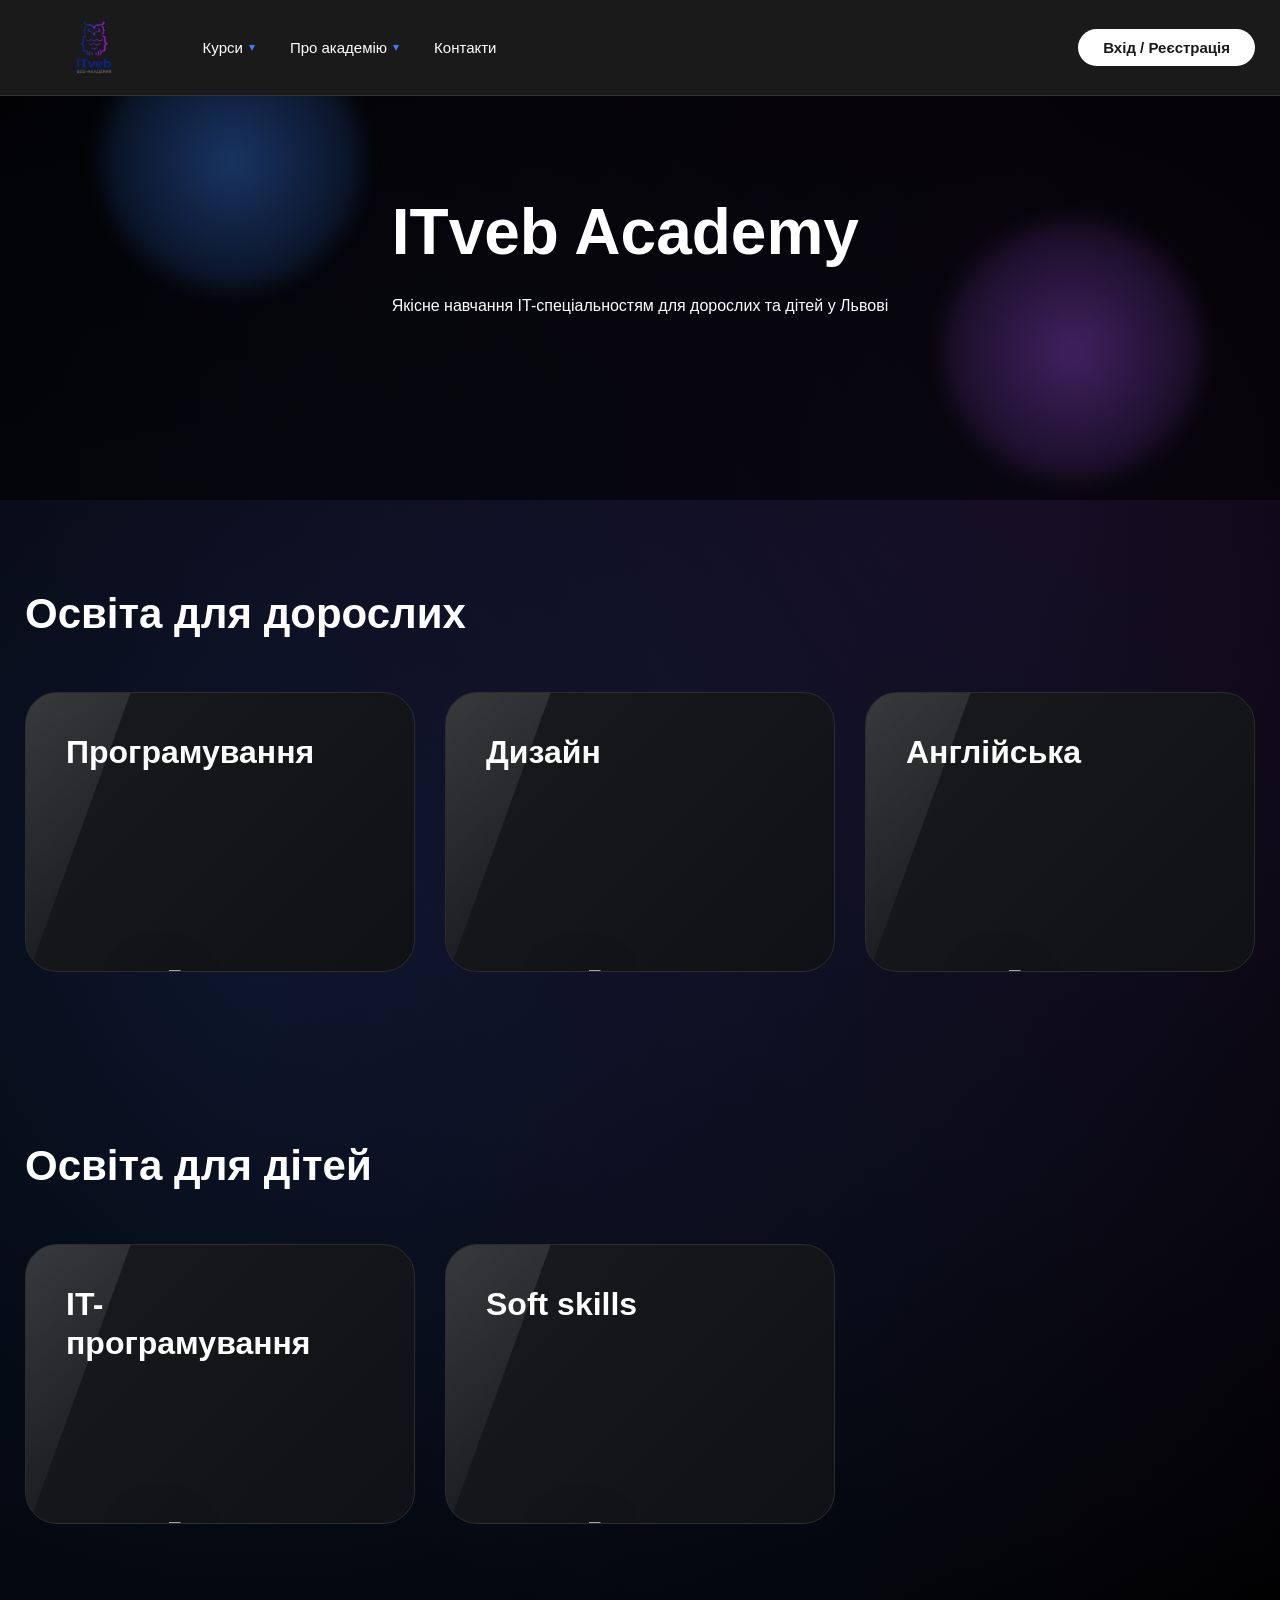
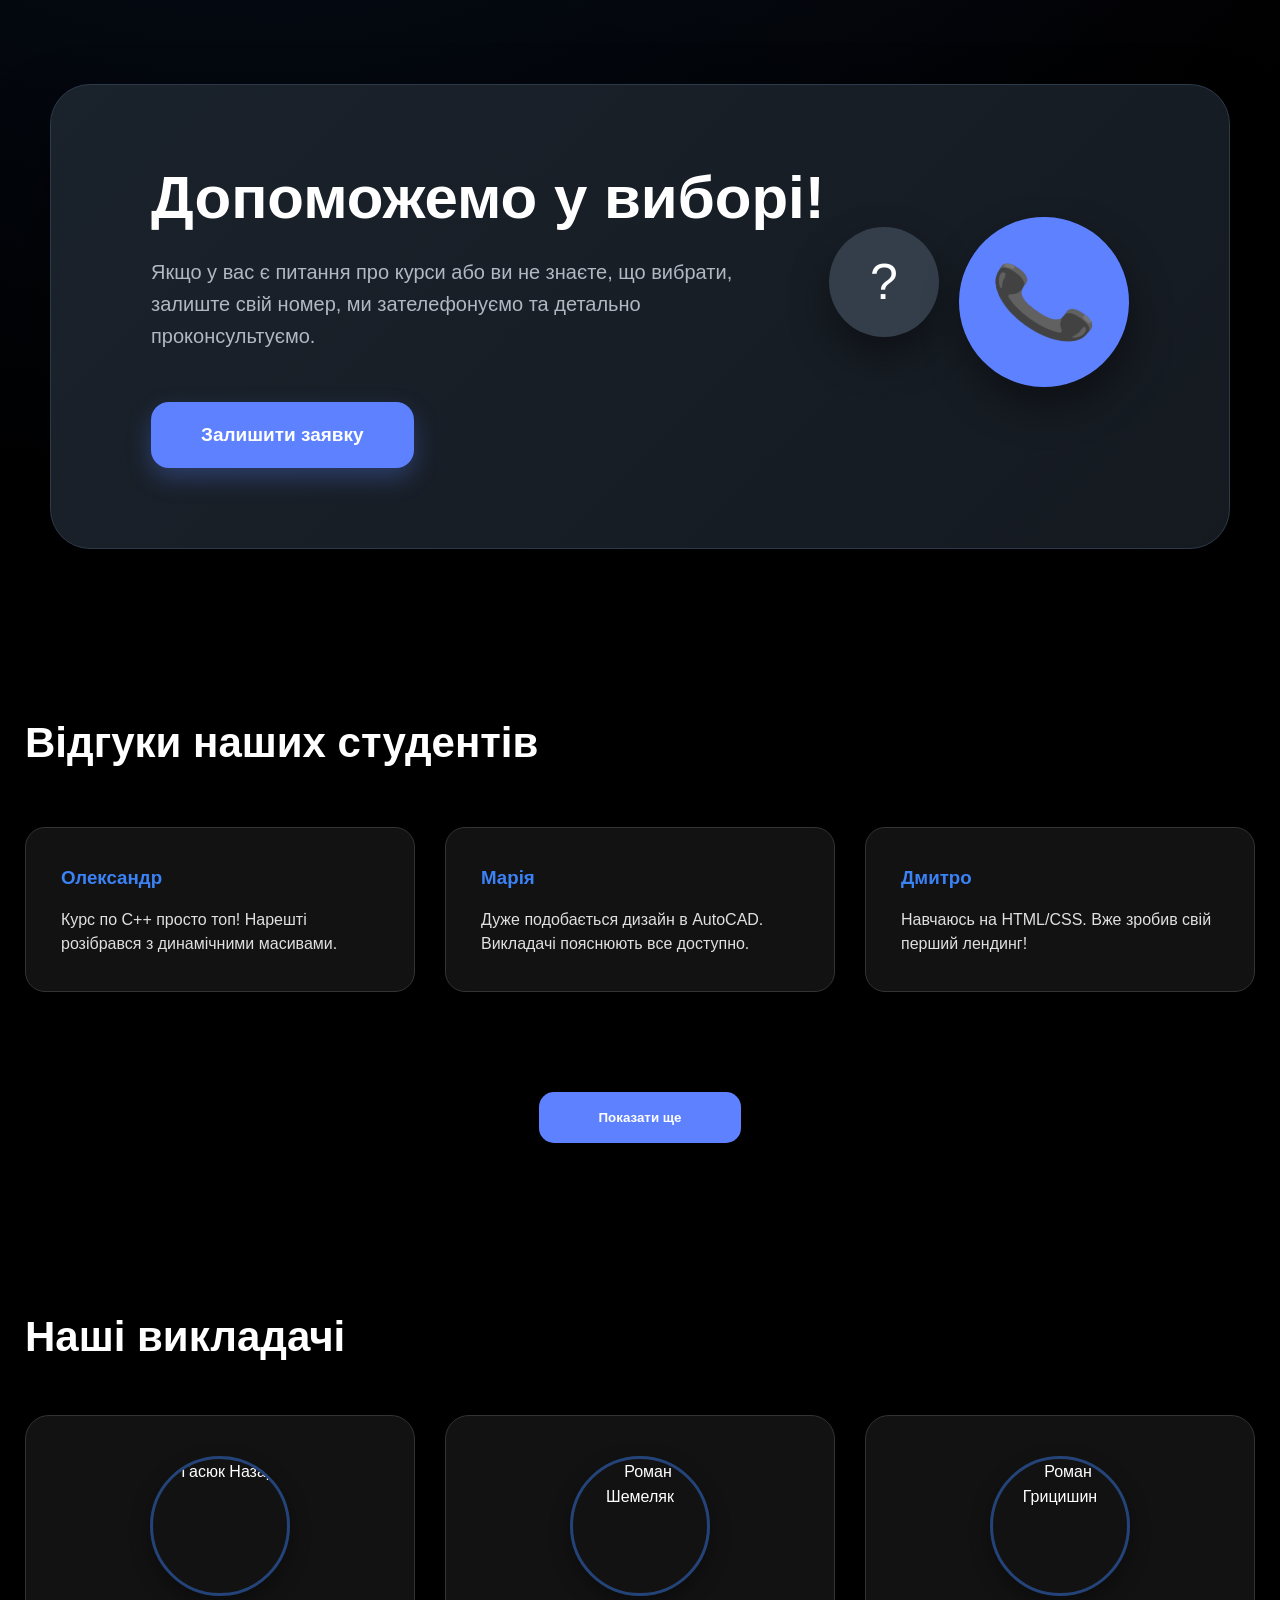
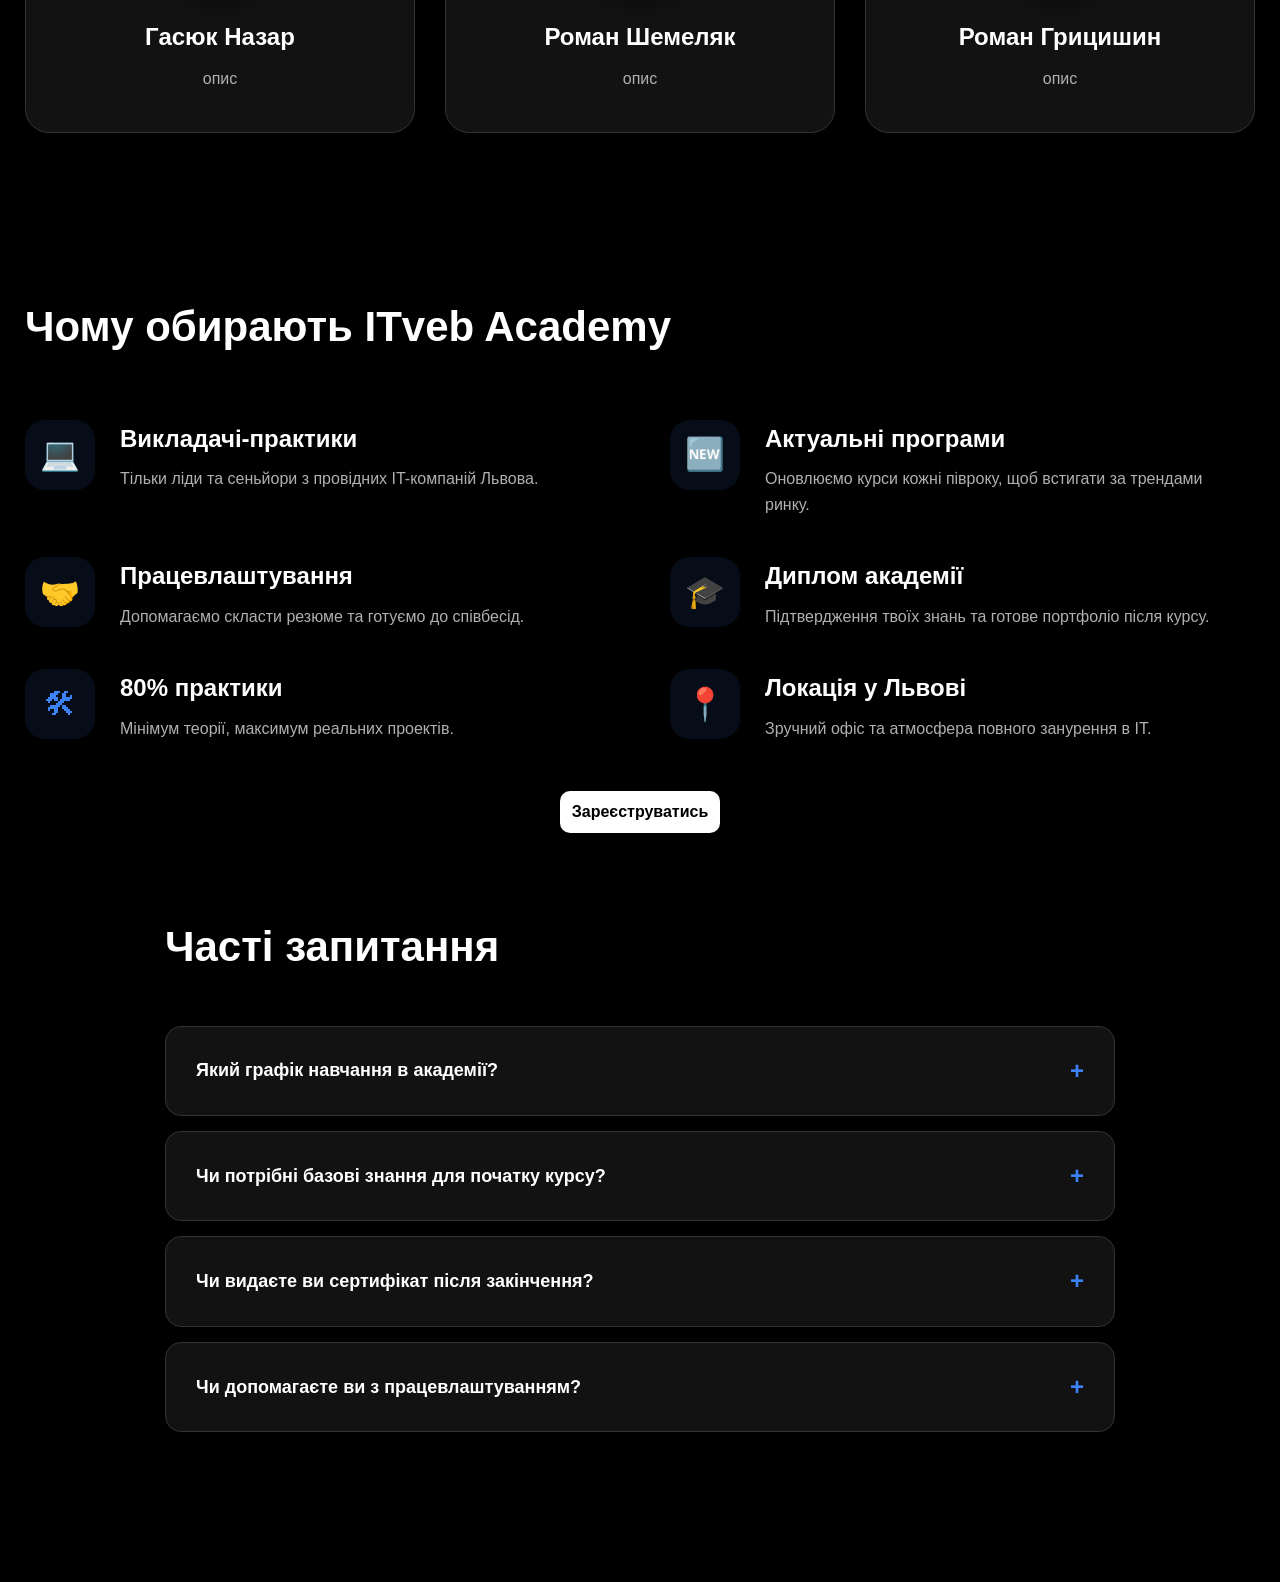
==== commit cd37415c: "Remove bundled teacher photos and keep code-only image paths" ====
--- a/index.html
+++ b/index.html
@@ -51,9 +51,9 @@
                 <div class="nav-item">
                     <a href="#">Про академію <span class="arrow">▾</span></a>
                     <div class="dropdown">
-                        <a href="#">Вакансії</a>
-                        <a href="#">Відгуки</a>
-                        <a href="#">Про нас</a>
+                        <a href="#teachers" id="about-teachers-link">Викладачі</a>
+                        <a href=".reviews-section" id="about-reviews-link">Відгуки</a>
+                        <a href="#" id="about-us-link">Про нас</a>
                     </div>
                 </div>
 
@@ -74,8 +74,9 @@
                 <div class="profile-avatar" id="user-avatar">?</div>
                 <span id="user-display-name">Користувач</span>
                 <div class="dropdown-profile">
-                    <a href="#" class="profile-dropdown-link">Мій профіль</a>
-                    <a href="#" class="profile-dropdown-link">Мої курси</a>
+                    <a href="#" id="profile-open-btn" class="profile-dropdown-link">Мій профіль</a>
+                    <a href="#" id="my-courses-open-btn" class="profile-dropdown-link">Мої курси</a>
+                    <a href="#" id="diplomas-open-btn" class="profile-dropdown-link">Дипломи</a>
                     <a href="#" id="logout-btn" class="profile-dropdown-link">Вийти</a>
                 </div>
             </div>
@@ -263,7 +264,7 @@
                         Якщо у вас є питання про курси або ви не знаєте, що вибрати, залиште свій номер, ми зателефонуємо та детально проконсультуємо.
                     </p>
                     <div class="help-action-wrapper">
-                        <button class="help-submit-btn">Залишити заявку</button>
+                        <button id="open-help-request" class="help-submit-btn">Залишити заявку</button>
                     </div>
                 </div>
                 <div class="help-visuals">
@@ -312,17 +313,17 @@
         <h2 class="section-title">Наші викладачі</h2>
         <div class="teachers-grid">
             <div class="teacher-card">
-                <div class="teacher-photo-placeholder"></div>
+                <img src="images/teachers/nazar-hasiuk.jpg" alt="Гасюк Назар" class="teacher-photo">
                 <h3>Гасюк Назар</h3>
                 <p>опис</p>
             </div>
             <div class="teacher-card">
-                <div class="teacher-photo-placeholder"></div>
+                <img src="images/teachers/roman-shemeliak.jpg" alt="Роман Шемеляк" class="teacher-photo">
                 <h3>Роман Шемеляк</h3>
                 <p>опис</p>
             </div>
             <div class="teacher-card">
-                <div class="teacher-photo-placeholder"></div>
+                <img src="images/teachers/roman-hrytsyshyn.jpg" alt="Роман Грицишин" class="teacher-photo">
                 <h3>Роман Грицишин</h3>
                 <p>опис</p>
             </div>
@@ -439,6 +440,7 @@
 
         <form id="form-register" class="auth-form hidden-form">
             <input type="text" id="reg-name" placeholder="Ім'я" required>
+            <input type="text" id="reg-surname" placeholder="Прізвище" required>
             <input type="password" id="reg-password" placeholder="Пароль" required>
             <input type="password" id="reg-password-repeat" placeholder="Повторіть пароль" required>
             <button type="button" class="submit-btn" id="mock-register-submit">Зареєструватись</button>
@@ -484,6 +486,10 @@
                 Опис курсу...
             </div>
 
+            <div class="course-detail-actions">
+                <button type="button" id="course-subscribe-btn" class="submit-btn course-subscribe-btn">Підписатись на курс</button>
+            </div>
+
             <div class="course-detail-grid">
                 <div class="course-detail-box">
                     <h3>Характеристики</h3>
@@ -497,6 +503,93 @@
         </div>
     </div>
 </section>
+
+
+
+<!-- ====== МОДАЛКА: ПРО НАС ====== -->
+<div id="about-us-modal" class="panel-overlay hidden" aria-hidden="true">
+    <div class="panel-card glass-effect profile-panel">
+        <button type="button" class="close-btn modal-close-btn" data-close="#about-us-modal">Назад</button>
+        <h3 class="panel-title">Про ITveb Academy</h3>
+        <div class="about-us-content">
+            <p>ITveb Academy — це навчальна платформа у Львові, де дорослі та діти отримують актуальні IT-навички через практику, менторство та реальні кейси.</p>
+            <p>Наша мета — не просто дати теорію, а допомогти кожному студенту зібрати портфоліо, навчитися працювати в команді й відчути впевненість у своїй професійній траєкторії.</p>
+            <p>Ми постійно оновлюємо програми, запрошуємо викладачів-практиків і підтримуємо студентів від першого заняття до перших карʼєрних результатів.</p>
+        </div>
+    </div>
+</div>
+
+<!-- ====== МОДАЛКА: ЗАЛИШИТИ ЗАЯВКУ ====== -->
+<div id="help-request-modal" class="panel-overlay hidden" aria-hidden="true">
+    <div class="panel-card glass-effect profile-panel">
+        <button type="button" class="close-btn modal-close-btn" data-close="#help-request-modal">Назад</button>
+        <h3 class="panel-title">Залишити заявку</h3>
+        <form id="help-request-form" class="auth-form">
+            <input type="text" id="help-first-name" placeholder="Ім'я" required>
+            <input type="text" id="help-last-name" placeholder="Прізвище" required>
+            <input type="tel" id="help-phone" placeholder="Номер телефону" required>
+            <button type="submit" class="submit-btn">Надіслати заявку</button>
+        </form>
+        <div id="help-request-message" class="success-text"></div>
+    </div>
+</div>
+
+<!-- ====== МОДАЛКА: МІЙ ПРОФІЛЬ ====== -->
+<div id="profile-modal" class="panel-overlay hidden" aria-hidden="true">
+    <div class="panel-card glass-effect profile-panel">
+        <button type="button" class="close-btn modal-close-btn" data-close="#profile-modal">Назад</button>
+        <h3 class="panel-title">Мій профіль</h3>
+        <form id="profile-form" class="auth-form">
+            <input type="text" id="profile-first-name" placeholder="Ім'я" required>
+            <input type="text" id="profile-last-name" placeholder="Прізвище" required>
+            <input type="tel" id="profile-phone" placeholder="Номер телефону">
+            <input type="email" id="profile-email" placeholder="Електронна пошта">
+            <button type="submit" class="submit-btn">Зберегти</button>
+        </form>
+        <div id="profile-message" class="success-text"></div>
+    </div>
+</div>
+
+<!-- ====== МОДАЛКА: МОЇ КУРСИ ====== -->
+<div id="my-courses-modal" class="panel-overlay hidden" aria-hidden="true">
+    <div class="panel-card glass-effect profile-panel">
+        <button type="button" class="close-btn modal-close-btn" data-close="#my-courses-modal">Назад</button>
+        <h3 class="panel-title">Мої курси</h3>
+        <div id="my-courses-list" class="my-courses-list"></div>
+    </div>
+</div>
+
+<!-- ====== МОДАЛКА: ДИПЛОМИ ====== -->
+<div id="diploma-modal" class="panel-overlay hidden" aria-hidden="true">
+    <div class="panel-card glass-effect profile-panel diploma-panel">
+        <button type="button" class="close-btn modal-close-btn" data-close="#diploma-modal">Назад</button>
+        <h3 class="panel-title">Дипломи</h3>
+        <div class="auth-form">
+            <select id="diploma-course-select" class="diploma-select"></select>
+            <button type="button" id="generate-diploma-btn" class="submit-btn">Сформувати диплом</button>
+        </div>
+        <div id="diploma-preview" class="diploma-preview hidden"></div>
+        <div id="diploma-empty" class="empty-note" style="display:none; margin-top:12px;">У вас поки що немає підписок на курси для формування диплома.</div>
+    </div>
+</div>
+
+<!-- ====== МОДАЛКА: ПІДПИСКА НА КУРС ====== -->
+<div id="course-subscribe-modal" class="panel-overlay hidden" aria-hidden="true">
+    <div class="panel-card glass-effect profile-panel">
+        <button type="button" class="close-btn modal-close-btn" data-close="#course-subscribe-modal">Назад</button>
+        <h3 class="panel-title">Оплата та підписка</h3>
+        <form id="course-subscribe-form" class="auth-form">
+            <input type="text" id="card-number" placeholder="Номер картки (16 цифр)" required>
+            <input type="text" id="card-expiry" placeholder="Термін дії (MM/YY)" required>
+            <input type="text" id="card-ccv" placeholder="CCV (3 цифри)" required>
+            <input type="tel" id="subscribe-phone" placeholder="Номер телефону" required>
+            <button type="submit" class="submit-btn">Оплатити і підписатись</button>
+        </form>
+        <div id="subscribe-error" class="error-text"></div>
+        <div id="subscribe-message" class="success-text"></div>
+    </div>
+</div>
+
 
 <script>
 // 1. ШАПКА: з'являється тільки в самому верху (scrollY < 50)
@@ -712,6 +805,25 @@
 
 const STORAGE_KEY = "itveb_logged_user";
 const USERS_KEY = "itveb_registered_users";
+const ENROLLED_COURSES_KEY = "itveb_enrolled_courses";
+
+const helpRequestBtn = document.getElementById("open-help-request");
+const profileOpenBtn = document.getElementById("profile-open-btn");
+const myCoursesOpenBtn = document.getElementById("my-courses-open-btn");
+const diplomasOpenBtn = document.getElementById("diplomas-open-btn");
+
+const helpRequestModal = document.getElementById("help-request-modal");
+const profileModal = document.getElementById("profile-modal");
+const myCoursesModal = document.getElementById("my-courses-modal");
+const courseSubscribeModal = document.getElementById("course-subscribe-modal");
+const aboutUsModal = document.getElementById("about-us-modal");
+const diplomaModal = document.getElementById("diploma-modal");
+
+let currentCourseSelection = null;
+
+const aboutTeachersLink = document.getElementById("about-teachers-link");
+const aboutReviewsLink = document.getElementById("about-reviews-link");
+const aboutUsLink = document.getElementById("about-us-link");
 
 function getRegisteredUsers() {
     try {
@@ -720,12 +832,30 @@
     } catch { return []; }
 }
 
-function saveUser(name, password) {
+function saveRegisteredUsers(users) {
+    localStorage.setItem(USERS_KEY, JSON.stringify(users));
+}
+
+function findUserByName(name) {
     const users = getRegisteredUsers();
-    if (!users.find(u => u.name.toLowerCase() === name.toLowerCase())) {
-        users.push({ name, password });
-        localStorage.setItem(USERS_KEY, JSON.stringify(users));
-    }
+    return users.find(u => u.name.toLowerCase() === name.toLowerCase()) || null;
+}
+
+function saveUser(profileData) {
+    const users = getRegisteredUsers();
+    const exists = users.find(u => u.name.toLowerCase() === profileData.name.toLowerCase());
+    if (!exists) {
+        users.push(profileData);
+        saveRegisteredUsers(users);
+    }
+}
+
+function updateUserByName(oldName, newData) {
+    const users = getRegisteredUsers();
+    const idx = users.findIndex(u => u.name.toLowerCase() === oldName.toLowerCase());
+    if (idx === -1) return;
+    users[idx] = { ...users[idx], ...newData };
+    saveRegisteredUsers(users);
 }
 
 function getLoggedUser() {
@@ -734,12 +864,44 @@
     } catch { return null; }
 }
 
-function setLoggedUser(name) {
-    localStorage.setItem(STORAGE_KEY, JSON.stringify({ name }));
+function setLoggedUser(user) {
+    localStorage.setItem(STORAGE_KEY, JSON.stringify(user));
 }
 
 function clearLoggedUser() {
     localStorage.removeItem(STORAGE_KEY);
+}
+
+function getEnrolledCourses() {
+    try {
+        const data = JSON.parse(localStorage.getItem(ENROLLED_COURSES_KEY) || "{}");
+        return data && typeof data === "object" ? data : {};
+    } catch { return {}; }
+}
+
+function saveEnrolledCourses(data) {
+    localStorage.setItem(ENROLLED_COURSES_KEY, JSON.stringify(data));
+}
+
+function normalizePhone(phone) {
+    return (phone || "").replace(/\s+/g, "").trim();
+}
+
+function isValidPhone(phone) {
+    return /^\+?\d{10,13}$/.test(normalizePhone(phone));
+}
+
+function isValidCardNumber(card) {
+    const normalized = (card || "").replace(/\s+/g, "");
+    return /^\d{16}$/.test(normalized);
+}
+
+function isValidExpiry(exp) {
+    return /^(0[1-9]|1[0-2])\/(\d{2})$/.test((exp || "").trim());
+}
+
+function isValidCCV(ccv) {
+    return /^\d{3}$/.test((ccv || "").trim());
 }
 
 function showProfile(name) {
@@ -769,13 +931,14 @@
 
 function handleAuthSuccess(formId) {
     const errEl = document.getElementById("auth-error-message");
-    let userName, password, passwordRepeat;
+    let userName, surname, password, passwordRepeat;
 
     if (formId === "#form-login") {
         userName = document.getElementById("login-name").value.trim();
         password = document.getElementById("login-password").value;
     } else {
         userName = document.getElementById("reg-name").value.trim();
+        surname = document.getElementById("reg-surname").value.trim();
         password = document.getElementById("reg-password").value;
         passwordRepeat = document.getElementById("reg-password-repeat").value;
     }
@@ -785,8 +948,7 @@
         return;
     }
 
-    const users = getRegisteredUsers();
-    const existing = users.find(u => u.name.toLowerCase() === userName.toLowerCase());
+    const existing = findUserByName(userName);
 
     if (formId === "#form-login") {
         if (!existing) {
@@ -797,7 +959,12 @@
             errEl.textContent = "Невірний пароль!";
             return;
         }
+        setLoggedUser(existing);
     } else {
+        if (!surname) {
+            errEl.textContent = "Вкажіть прізвище!";
+            return;
+        }
         if (password.length < 4) {
             errEl.textContent = "Пароль має бути мінімум 4 символи!";
             return;
@@ -806,11 +973,17 @@
             errEl.textContent = "Паролі не співпадають!";
             return;
         }
-        saveUser(userName, password);
+        if (existing) {
+            errEl.textContent = "Користувач з таким ім'ям вже існує!";
+            return;
+        }
+
+        const newUser = { name: userName, surname, password, phone: "", email: "" };
+        saveUser(newUser);
+        setLoggedUser(newUser);
     }
 
     errEl.textContent = "";
-    setLoggedUser(userName);
     authModal.classList.add("modal-closing");
     setTimeout(() => {
         closeAuthModal();
@@ -818,9 +991,139 @@
         mainAuthBtn.classList.add("fade-out");
         setTimeout(() => {
             mainAuthBtn.classList.remove("fade-out");
-            showProfile(userName);
+            const logged = getLoggedUser();
+            showProfile(logged?.name || userName);
         }, 300);
     }, 320);
+}
+
+function openGenericModal(modalEl) {
+    if (!modalEl) return;
+    openOverlay(modalEl);
+}
+
+function closeGenericModal(modalEl) {
+    if (!modalEl) return;
+    closeOverlay(modalEl);
+}
+
+function requireLoginOrShowAuth() {
+    const user = getLoggedUser();
+    if (!user || !user.name) {
+        openAuthModal();
+        return null;
+    }
+    return user;
+}
+
+function renderMyCourses() {
+    const list = document.getElementById("my-courses-list");
+    const user = getLoggedUser();
+    if (!list || !user) return;
+    const enrolledMap = getEnrolledCourses();
+    const userCourses = enrolledMap[user.name] || [];
+
+    if (!userCourses.length) {
+        list.innerHTML = '<div class="empty-note">Поки що ви не підписані на жоден курс.</div>';
+        return;
+    }
+
+    list.innerHTML = userCourses.map(c => `<div class="my-course-item"><strong>${c.title}</strong><span>${c.meta}</span></div>`).join("");
+}
+
+function openProfileModal() {
+    const user = requireLoginOrShowAuth();
+    if (!user) return;
+
+    document.getElementById("profile-first-name").value = user.name || "";
+    document.getElementById("profile-last-name").value = user.surname || "";
+    document.getElementById("profile-phone").value = user.phone || "";
+    document.getElementById("profile-email").value = user.email || "";
+    document.getElementById("profile-message").textContent = "";
+    openGenericModal(profileModal);
+}
+
+function openMyCoursesModal() {
+    const user = requireLoginOrShowAuth();
+    if (!user) return;
+    renderMyCourses();
+    openGenericModal(myCoursesModal);
+}
+
+function openDiplomaModal() {
+    const user = requireLoginOrShowAuth();
+    if (!user) return;
+
+    const select = document.getElementById("diploma-course-select");
+    const empty = document.getElementById("diploma-empty");
+    const preview = document.getElementById("diploma-preview");
+    const map = getEnrolledCourses();
+    const courses = map[user.name] || [];
+
+    select.innerHTML = "";
+    preview.classList.add("hidden");
+    preview.innerHTML = "";
+
+    if (!courses.length) {
+        empty.style.display = "block";
+        select.style.display = "none";
+        document.getElementById("generate-diploma-btn").style.display = "none";
+    } else {
+        empty.style.display = "none";
+        select.style.display = "block";
+        document.getElementById("generate-diploma-btn").style.display = "inline-block";
+        courses.forEach(c => {
+            const opt = document.createElement("option");
+            opt.value = c.courseId;
+            opt.textContent = `${c.title} (${c.meta})`;
+            select.appendChild(opt);
+        });
+    }
+
+    openGenericModal(diplomaModal);
+}
+
+function renderDiploma() {
+    const user = requireLoginOrShowAuth();
+    if (!user) return;
+
+    const select = document.getElementById("diploma-course-select");
+    const preview = document.getElementById("diploma-preview");
+    const map = getEnrolledCourses();
+    const courses = map[user.name] || [];
+    const selected = courses.find(c => c.courseId === select.value) || courses[0];
+    if (!selected) return;
+
+    const fullName = `${user.name || ""} ${user.surname || ""}`.trim();
+    const date = new Date().toLocaleDateString('uk-UA');
+
+    preview.innerHTML = `
+        <div class="diploma-card">
+            <div class="diploma-border">
+                <div class="diploma-top">ITveb Academy</div>
+                <h4>СЕРТИФІКАТ ПРО ЗАВЕРШЕННЯ КУРСУ</h4>
+                <p class="diploma-sub">Цим підтверджується, що</p>
+                <div class="diploma-name">${fullName}</div>
+                <p class="diploma-sub">успішно завершив(ла) курс</p>
+                <div class="diploma-course">${selected.title}</div>
+                <div class="diploma-footer">
+                    <span>Дата видачі: ${date}</span>
+                    <span>Підпис: ITveb Academy</span>
+                </div>
+            </div>
+        </div>
+    `;
+    preview.classList.remove("hidden");
+}
+
+function openSubscribeModal() {
+    const user = requireLoginOrShowAuth();
+    if (!user) return;
+    if (!currentCourseSelection) return;
+    document.getElementById("subscribe-error").textContent = "";
+    document.getElementById("subscribe-message").textContent = "";
+    document.getElementById("course-subscribe-form").reset();
+    openGenericModal(courseSubscribeModal);
 }
 
 // Кнопка "Назад" — закриває модалку
@@ -858,10 +1161,8 @@
     handleAuthSuccess("#form-register");
 });
 
-// Відкриття модалки по кліку на "Вхід / Реєстрація"
 mainAuthBtn.addEventListener("click", openAuthModal);
 
-// Кнопка "Зареєструватись" у секції переваг
 const benefitsBtn = document.getElementById("open-reg-from-benefits");
 if (benefitsBtn) {
     benefitsBtn.addEventListener("click", () => {
@@ -870,7 +1171,6 @@
     });
 }
 
-// Профіль: випадаюче меню по кліку
 profile.addEventListener("click", function(e) {
     e.stopPropagation();
     const dropdown = this.querySelector(".dropdown-profile");
@@ -878,29 +1178,166 @@
     document.querySelectorAll(".dropdown-profile").forEach(d => d.classList.remove("show"));
     if (!isVisible) dropdown.classList.add("show");
 });
+
 document.querySelectorAll(".profile-dropdown-link").forEach(link => {
     link.addEventListener("click", (e) => {
         e.stopPropagation();
         e.preventDefault();
-        if (link.id !== "logout-btn") {
-            link.closest(".dropdown-profile").classList.remove("show");
-        }
-    });
-});
+        link.closest(".dropdown-profile")?.classList.remove("show");
+    });
+});
+
 window.addEventListener("click", () => {
     document.querySelectorAll(".dropdown-profile").forEach(d => d.classList.remove("show"));
 });
 
-// Вийти
 document.getElementById("logout-btn").addEventListener("click", (e) => {
     e.preventDefault();
     e.stopPropagation();
     clearLoggedUser();
     showLoginBtn();
-    document.querySelector(".dropdown-profile").classList.remove("show");
-});
-
-// При завантаженні сторінки: показати профіль, якщо залогінений
+    document.querySelector(".dropdown-profile")?.classList.remove("show");
+});
+
+helpRequestBtn?.addEventListener("click", () => {
+    document.getElementById("help-request-message").textContent = "";
+    document.getElementById("help-request-form").reset();
+    openGenericModal(helpRequestModal);
+});
+
+profileOpenBtn?.addEventListener("click", openProfileModal);
+myCoursesOpenBtn?.addEventListener("click", openMyCoursesModal);
+diplomasOpenBtn?.addEventListener("click", openDiplomaModal);
+document.getElementById("generate-diploma-btn")?.addEventListener("click", renderDiploma);
+document.getElementById("course-subscribe-btn")?.addEventListener("click", openSubscribeModal);
+
+document.querySelectorAll('.modal-close-btn').forEach(btn => {
+    btn.addEventListener('click', () => {
+        const selector = btn.dataset.close;
+        const target = selector ? document.querySelector(selector) : null;
+        if (target) closeGenericModal(target);
+    });
+});
+
+function smoothScrollToTarget(selector) {
+    const targetElement = document.querySelector(selector);
+    if (!targetElement) return;
+    const offset = 100;
+    const top = targetElement.getBoundingClientRect().top + window.pageYOffset - offset;
+    window.scrollTo({ top, behavior: 'smooth' });
+}
+
+aboutTeachersLink?.addEventListener('click', (e) => {
+    e.preventDefault();
+    smoothScrollToTarget('#teachers');
+});
+
+aboutReviewsLink?.addEventListener('click', (e) => {
+    e.preventDefault();
+    smoothScrollToTarget('.reviews-section');
+});
+
+aboutUsLink?.addEventListener('click', (e) => {
+    e.preventDefault();
+    openGenericModal(aboutUsModal);
+});
+
+document.getElementById("help-request-form")?.addEventListener("submit", (e) => {
+    e.preventDefault();
+    const first = document.getElementById("help-first-name").value.trim();
+    const last = document.getElementById("help-last-name").value.trim();
+    const phone = document.getElementById("help-phone").value.trim();
+    const msg = document.getElementById("help-request-message");
+
+    if (!first || !last || !isValidPhone(phone)) {
+        msg.textContent = "Заповніть ім'я, прізвище та коректний номер телефону.";
+        msg.classList.add("error-mode");
+        return;
+    }
+    msg.classList.remove("error-mode");
+    msg.textContent = "Заявка прийнята на обробку, очікуйте.";
+});
+
+document.getElementById("profile-form")?.addEventListener("submit", (e) => {
+    e.preventDefault();
+    const user = requireLoginOrShowAuth();
+    if (!user) return;
+
+    const name = document.getElementById("profile-first-name").value.trim();
+    const surname = document.getElementById("profile-last-name").value.trim();
+    const phone = document.getElementById("profile-phone").value.trim();
+    const email = document.getElementById("profile-email").value.trim();
+    const msg = document.getElementById("profile-message");
+
+    if (!name || !surname) {
+        msg.textContent = "Ім'я і прізвище обов'язкові.";
+        msg.classList.add("error-mode");
+        return;
+    }
+    if (phone && !isValidPhone(phone)) {
+        msg.textContent = "Невірний формат номера телефону.";
+        msg.classList.add("error-mode");
+        return;
+    }
+
+    const updated = { ...user, name, surname, phone, email };
+    updateUserByName(user.name, updated);
+    setLoggedUser(updated);
+    showProfile(updated.name);
+
+    msg.classList.remove("error-mode");
+    msg.textContent = "Профіль збережено успішно.";
+});
+
+document.getElementById("course-subscribe-form")?.addEventListener("submit", (e) => {
+    e.preventDefault();
+    const user = requireLoginOrShowAuth();
+    if (!user || !currentCourseSelection) return;
+
+    const cardNumber = document.getElementById("card-number").value.trim();
+    const expiry = document.getElementById("card-expiry").value.trim();
+    const ccv = document.getElementById("card-ccv").value.trim();
+    const phone = document.getElementById("subscribe-phone").value.trim();
+    const err = document.getElementById("subscribe-error");
+    const ok = document.getElementById("subscribe-message");
+
+    err.textContent = "";
+    ok.textContent = "";
+
+    if (!isValidCardNumber(cardNumber)) {
+        err.textContent = "Номер картки має містити 16 цифр (пробіли ігноруються).";
+        return;
+    }
+    if (!isValidExpiry(expiry)) {
+        err.textContent = "Термін дії вкажіть у форматі MM/YY.";
+        return;
+    }
+    if (!isValidCCV(ccv)) {
+        err.textContent = "CCV має складатись з 3 цифр.";
+        return;
+    }
+    if (!isValidPhone(phone)) {
+        err.textContent = "Вкажіть коректний номер телефону.";
+        return;
+    }
+
+    const enrolledMap = getEnrolledCourses();
+    const userCourses = enrolledMap[user.name] || [];
+    const already = userCourses.find(c => c.courseId === currentCourseSelection.courseId);
+    if (!already) {
+        userCourses.push({
+            courseId: currentCourseSelection.courseId,
+            title: currentCourseSelection.title,
+            meta: currentCourseSelection.meta
+        });
+        enrolledMap[user.name] = userCourses;
+        saveEnrolledCourses(enrolledMap);
+    }
+
+    ok.textContent = "Ви будете зареєстровані на курс. Успішно!";
+    renderMyCourses();
+});
+
 (function initAuth() {
     const user = getLoggedUser();
     if (user && user.name) {
@@ -1172,6 +1609,12 @@
     const data = COURSE_DATA[courseId];
     if (!data) return;
 
+    currentCourseSelection = {
+        courseId,
+        title: data.title,
+        meta: `${data.categoryLabel}${levelLabel ? " • " + levelLabel : ""}`
+    };
+
     hideAllMainSections();
     courseDetailTitle.textContent = data.title;
     courseDetailMeta.textContent = `${data.categoryLabel}${levelLabel ? " • " + levelLabel : ""}`;
--- a/style.css
+++ b/style.css
@@ -558,12 +558,15 @@
     transform: translateY(-10px);
 }
 
-.teacher-photo-placeholder {
-    width: 120px;
-    height: 120px;
-    background-color: white;
+.teacher-photo {
+    width: 140px;
+    height: 140px;
     border-radius: 50%;
-    margin-bottom: 25px;
+    margin-bottom: 22px;
+    object-fit: cover;
+    object-position: center;
+    border: 3px solid rgba(59, 130, 246, 0.45);
+    box-shadow: 0 8px 20px rgba(0,0,0,0.35);
 }
 
 .teacher-card h3 {
@@ -1020,6 +1023,70 @@
     gap: 12px;
 }
 
+.profile-panel {
+    width: 520px;
+    max-width: calc(100vw - 30px);
+}
+
+.success-text {
+    margin-top: 12px;
+    color: #7dffb2;
+    min-height: 20px;
+    font-weight: 600;
+}
+
+.success-text.error-mode {
+    color: #ff8a8a;
+}
+
+.my-courses-list {
+    margin-top: 16px;
+    display: grid;
+    gap: 10px;
+}
+
+.my-course-item {
+    background: rgba(255,255,255,0.06);
+    border: 1px solid rgba(255,255,255,0.12);
+    border-radius: 12px;
+    padding: 12px;
+    display: grid;
+    gap: 4px;
+}
+
+.my-course-item span {
+    color: #c7d2df;
+    font-size: 14px;
+}
+
+.empty-note {
+    color: #c7d2df;
+    background: rgba(255,255,255,0.06);
+    border-radius: 12px;
+    padding: 14px;
+}
+
+
+.about-us-content {
+    margin-top: 10px;
+    display: grid;
+    gap: 12px;
+    color: #dbe7f5;
+    line-height: 1.7;
+}
+
+.about-us-content p {
+    background: rgba(255,255,255,0.08);
+    border: 1px solid rgba(255,255,255,0.16);
+    border-radius: 12px;
+    padding: 12px 14px;
+}
+
+#about-us-modal .glass-effect {
+    background: rgba(15, 20, 28, 0.92);
+    border: 1px solid rgba(255,255,255,0.2);
+}
+
 .course-detail-page {
     padding: 110px 0 80px;
 }
@@ -1072,6 +1139,14 @@
     line-height: 1.65;
     margin: 18px 0 26px;
     max-width: 900px;
+}
+
+.course-detail-actions {
+    margin-bottom: 20px;
+}
+
+.course-subscribe-btn {
+    max-width: 280px;
 }
 .course-detail-grid {
     display: grid;
@@ -1159,3 +1234,79 @@
         width: 100%;
     }
 }
+
+
+.diploma-panel {
+    width: 760px;
+    max-width: calc(100vw - 24px);
+}
+
+.diploma-select {
+    padding: 12px;
+    border-radius: 10px;
+    border: none;
+    background: rgba(255, 255, 255, 0.9);
+    font-size: 15px;
+    color: #222;
+}
+
+.diploma-preview.hidden {
+    display: none;
+}
+
+.diploma-card {
+    margin-top: 16px;
+    background: #f4efe2;
+    border-radius: 14px;
+    padding: 16px;
+    color: #2b2b2b;
+}
+
+.diploma-border {
+    border: 8px double #b8933f;
+    border-radius: 10px;
+    padding: 24px;
+    text-align: center;
+    background: linear-gradient(180deg, #fffdf7, #f8f1dc);
+}
+
+.diploma-top {
+    font-size: 20px;
+    letter-spacing: 1px;
+    color: #7b5a19;
+    margin-bottom: 10px;
+    font-weight: 700;
+}
+
+.diploma-border h4 {
+    font-size: 24px;
+    margin-bottom: 18px;
+}
+
+.diploma-sub {
+    color: #555;
+    margin: 8px 0;
+}
+
+.diploma-name {
+    font-size: 34px;
+    font-family: 'Times New Roman', serif;
+    color: #3f2e10;
+    margin: 8px 0 6px;
+}
+
+.diploma-course {
+    font-size: 26px;
+    color: #7a551a;
+    margin-top: 10px;
+    font-weight: 700;
+}
+
+.diploma-footer {
+    margin-top: 26px;
+    display: flex;
+    justify-content: space-between;
+    gap: 14px;
+    font-size: 14px;
+    color: #4c4c4c;
+}
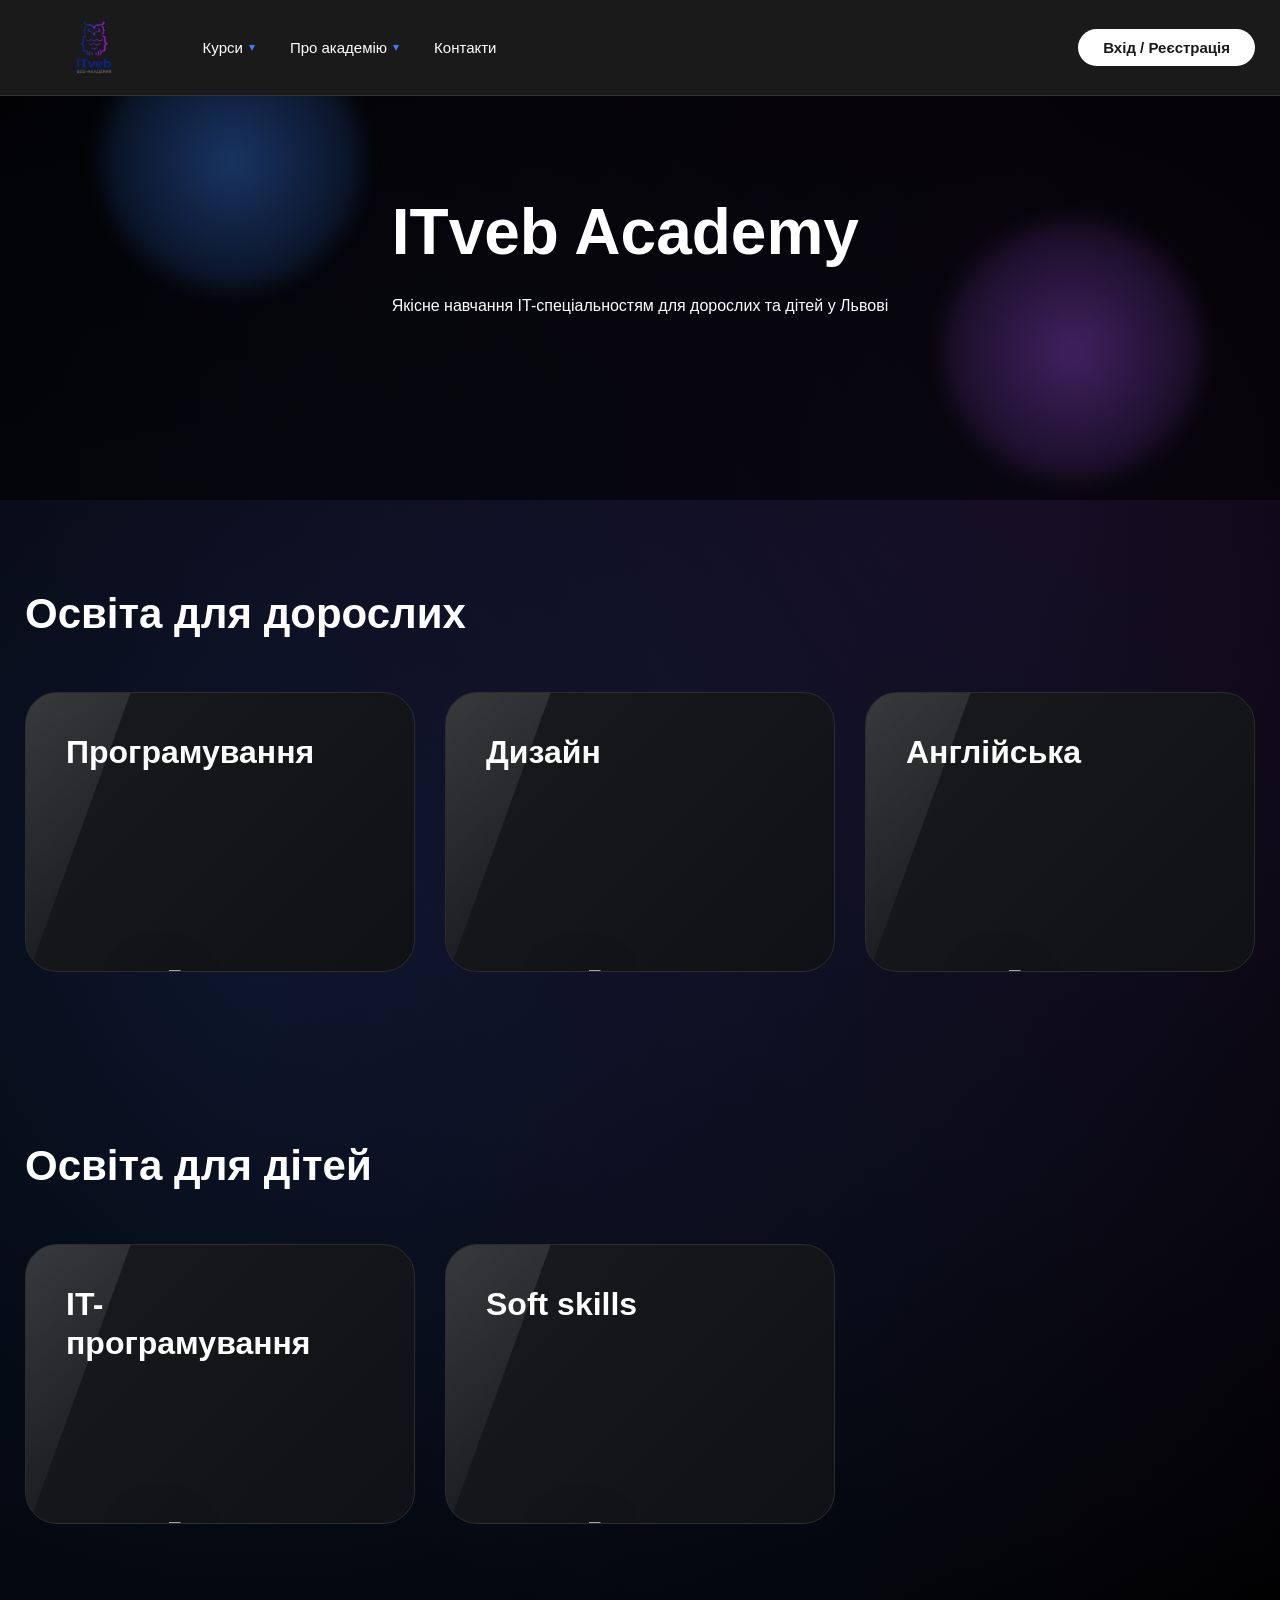
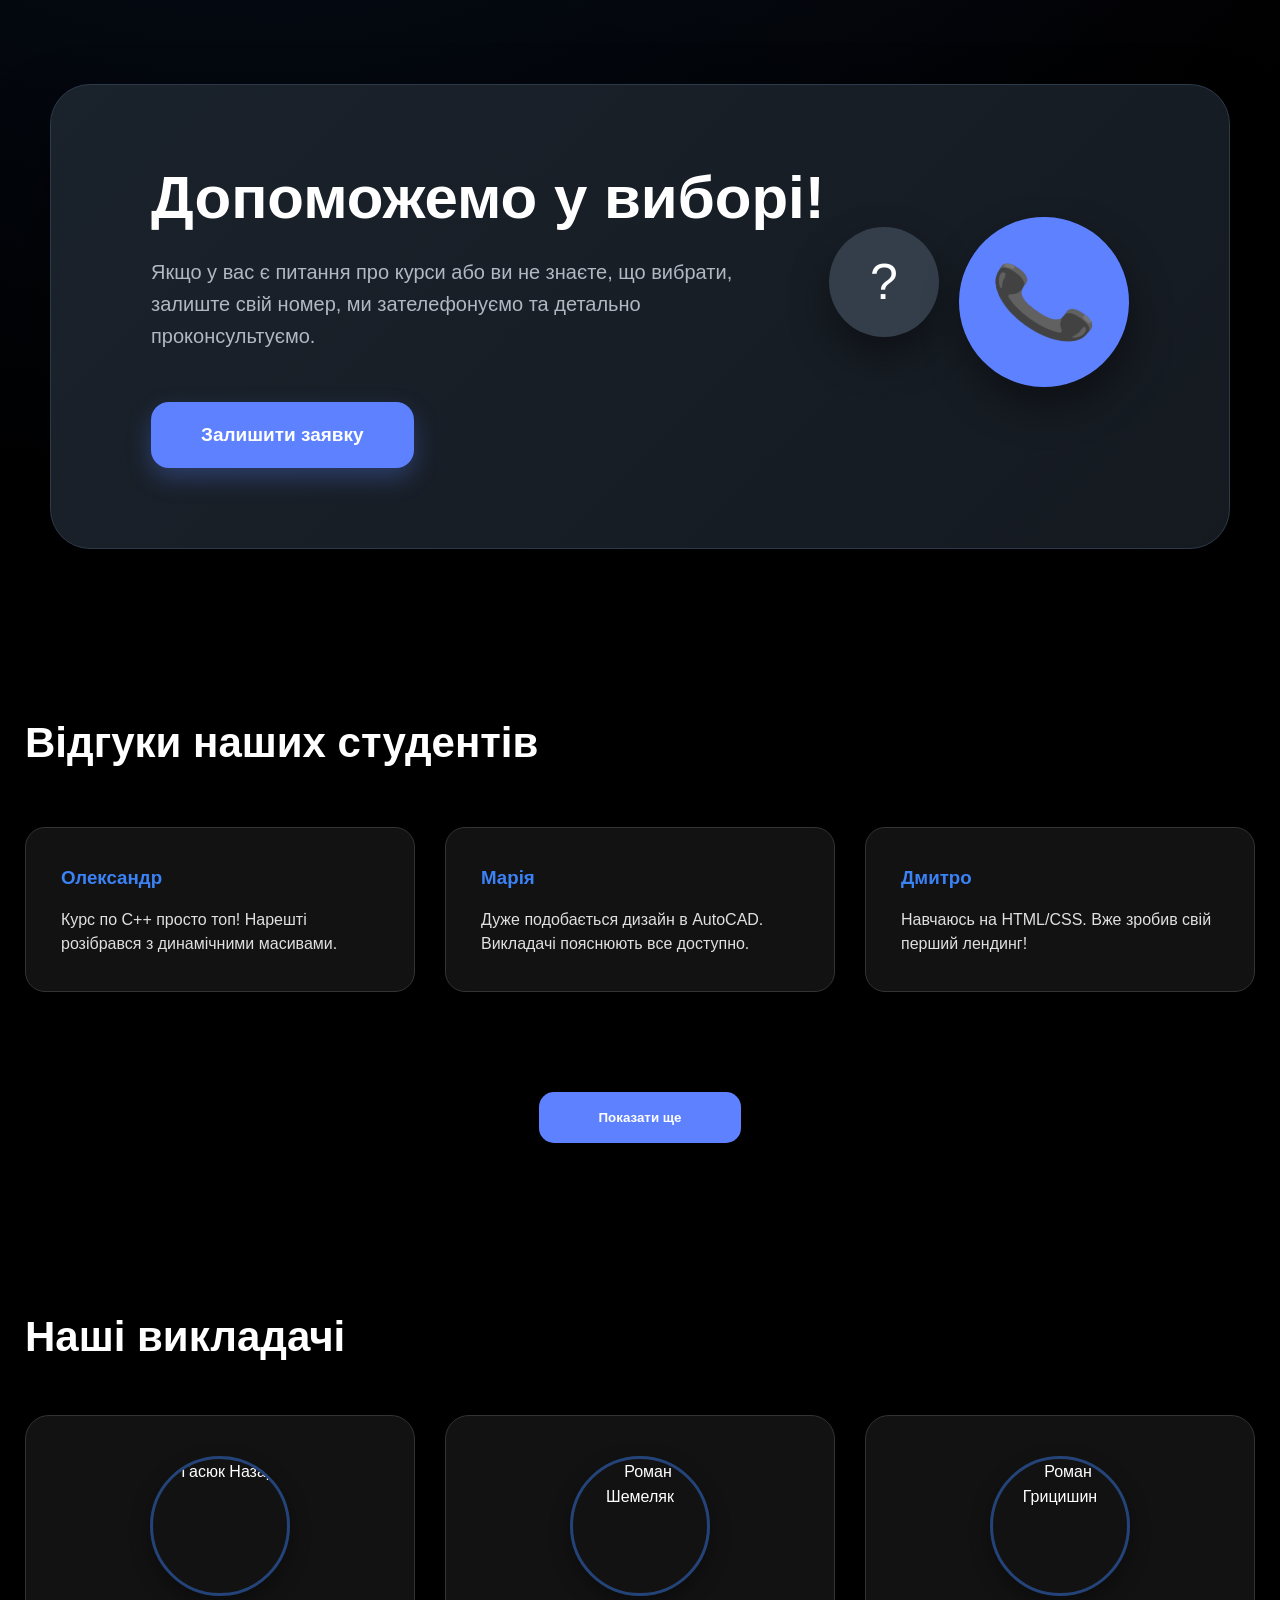
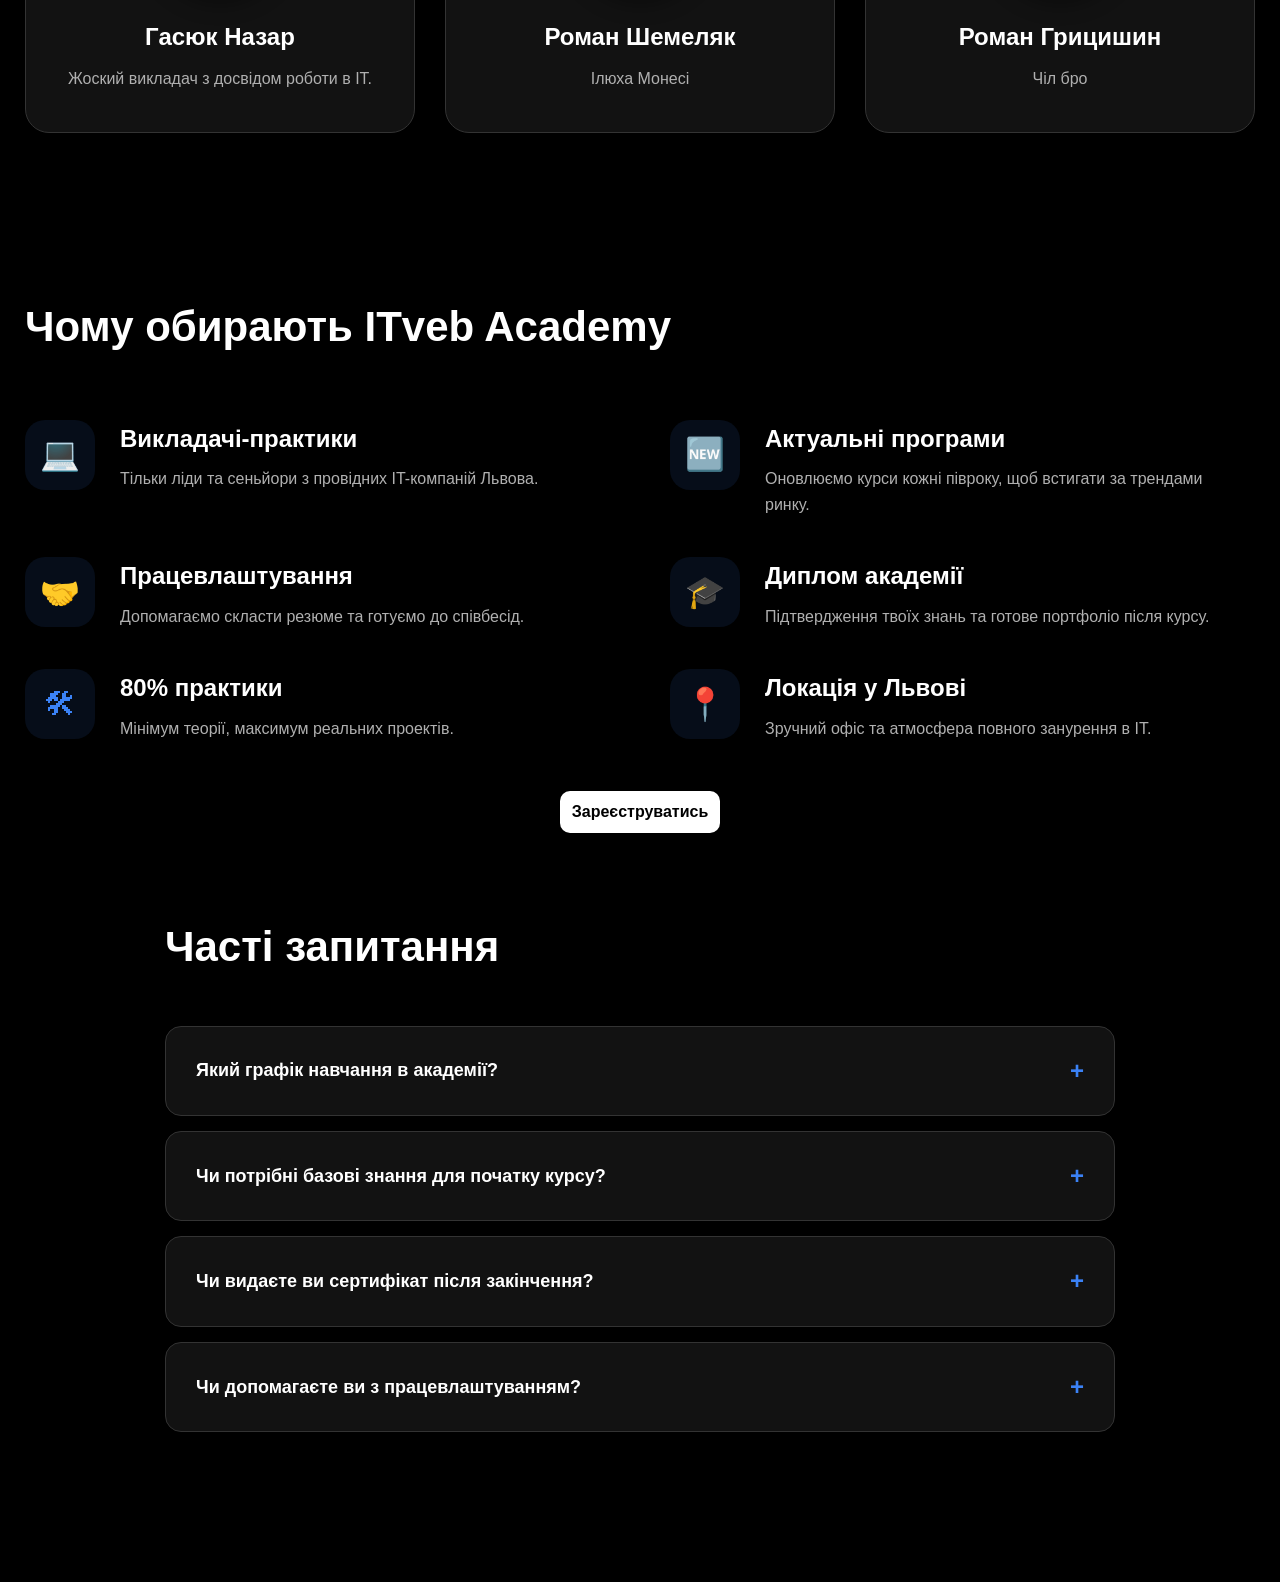
==== commit e73cbdae: "мажйже все готов" ====
--- a/index.html
+++ b/index.html
@@ -310,25 +310,25 @@
     </section>
 
     <section id="teachers" class="teachers-section container">
-        <h2 class="section-title">Наші викладачі</h2>
-        <div class="teachers-grid">
-            <div class="teacher-card">
-                <img src="images/teachers/nazar-hasiuk.jpg" alt="Гасюк Назар" class="teacher-photo">
-                <h3>Гасюк Назар</h3>
-                <p>опис</p>
-            </div>
-            <div class="teacher-card">
-                <img src="images/teachers/roman-shemeliak.jpg" alt="Роман Шемеляк" class="teacher-photo">
-                <h3>Роман Шемеляк</h3>
-                <p>опис</p>
-            </div>
-            <div class="teacher-card">
-                <img src="images/teachers/roman-hrytsyshyn.jpg" alt="Роман Грицишин" class="teacher-photo">
-                <h3>Роман Грицишин</h3>
-                <p>опис</p>
-            </div>
-        </div>
-    </section>
+    <h2 class="section-title">Наші викладачі</h2>
+    <div class="teachers-grid">
+        <div class="teacher-card">
+            <img src="file:///C:/Users/WellDone/Desktop/veb_site-1/nazar-hasiuk.png" alt="Гасюк Назар" class="teacher-photo">
+            <h3>Гасюк Назар</h3>
+            <p>Жоский викладач з досвідом роботи в IT.</p>
+        </div>
+        <div class="teacher-card">
+            <img src="file:///C:/Users/WellDone/Desktop/veb_site-1/roman-shemeliak.png" alt="Роман Шемеляк" class="teacher-photo">
+            <h3>Роман Шемеляк</h3>
+            <p>Ілюха Монесi</p>
+        </div>
+        <div class="teacher-card">
+            <img src="file:///C:/Users/WellDone/Desktop/veb_site-1/roman-hrytsyshyn.png" alt="Роман Грицишин" class="teacher-photo">
+            <h3>Роман Грицишин</h3>
+            <p>Чіл бро</p>
+        </div>
+    </div>
+</section>
 
     <section id="benefits" class="benefits-section container">
         <h2 class="section-title">Чому обирають ITveb Academy</h2>
@@ -1689,4 +1689,4 @@
 
 
 </body>
-</html>
+</html>
--- a/style.css
+++ b/style.css
@@ -1309,4 +1309,4 @@
     gap: 14px;
     font-size: 14px;
     color: #4c4c4c;
-}
+}
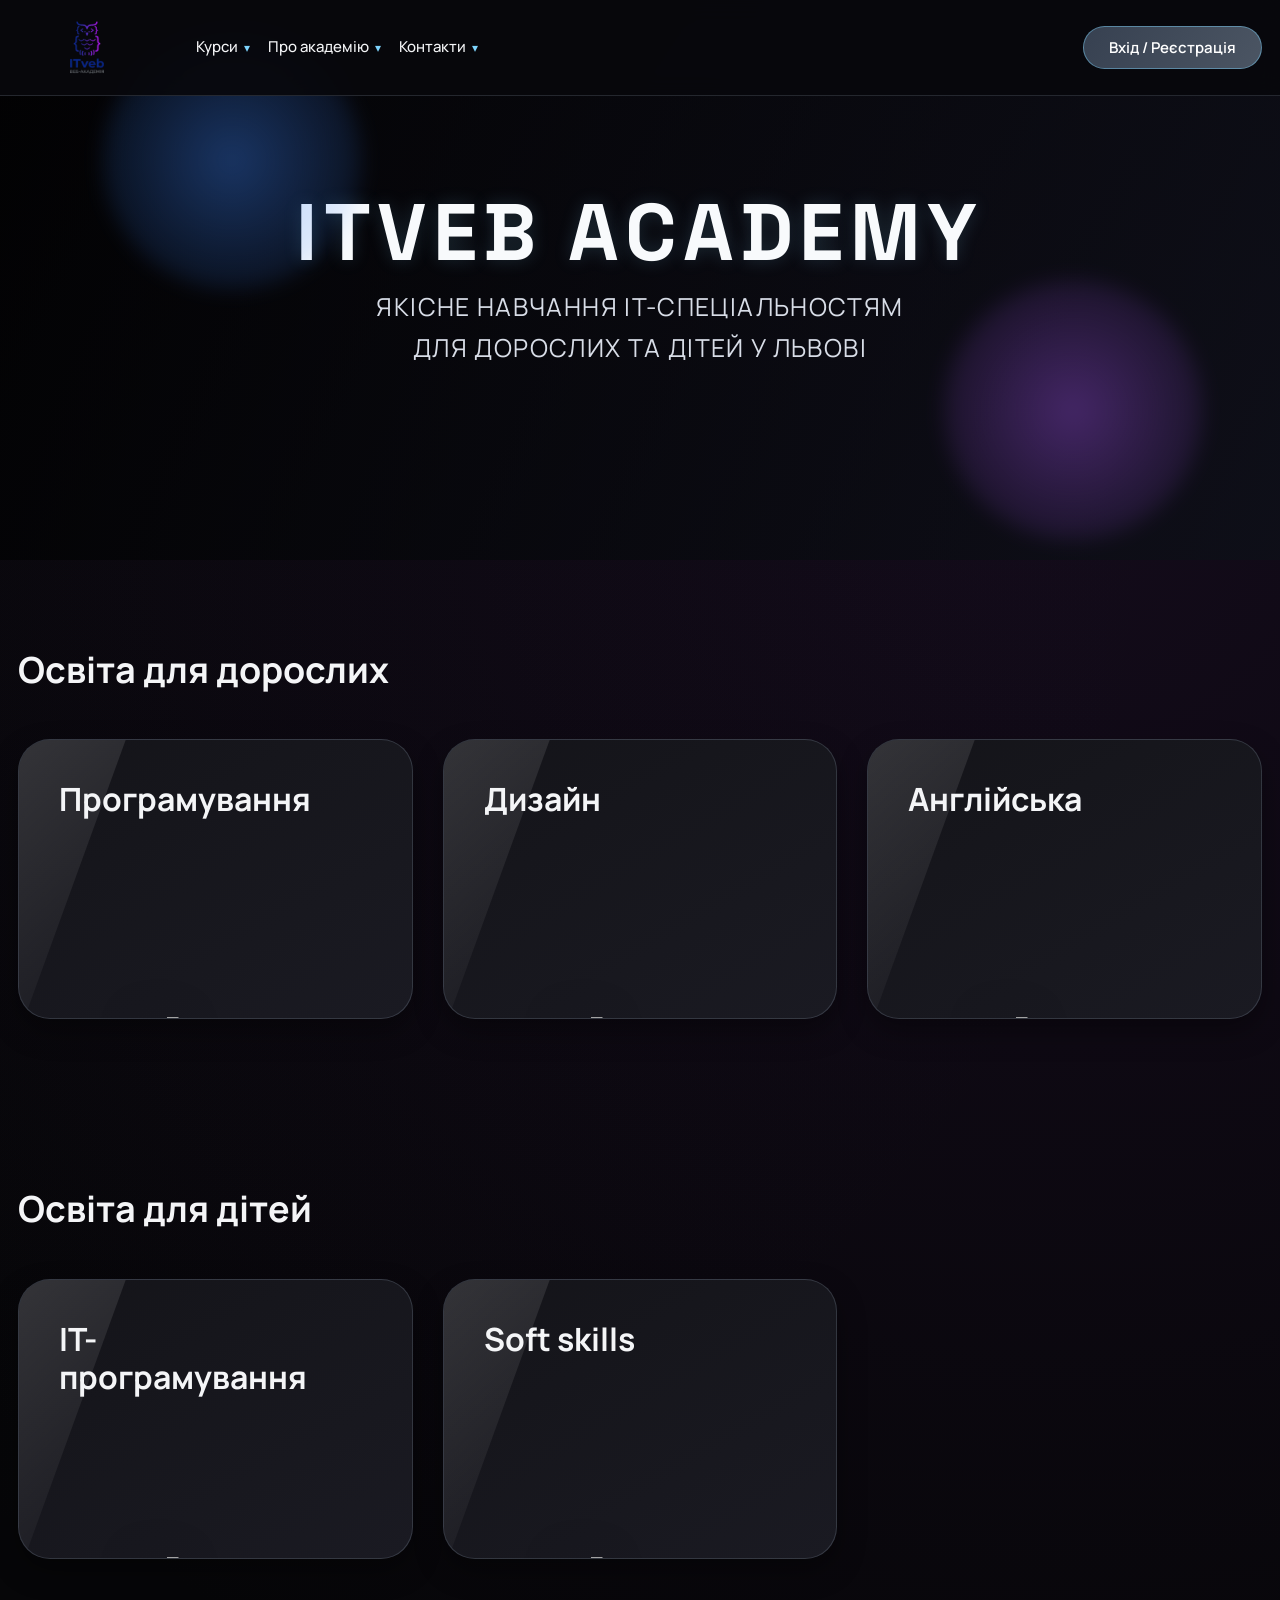
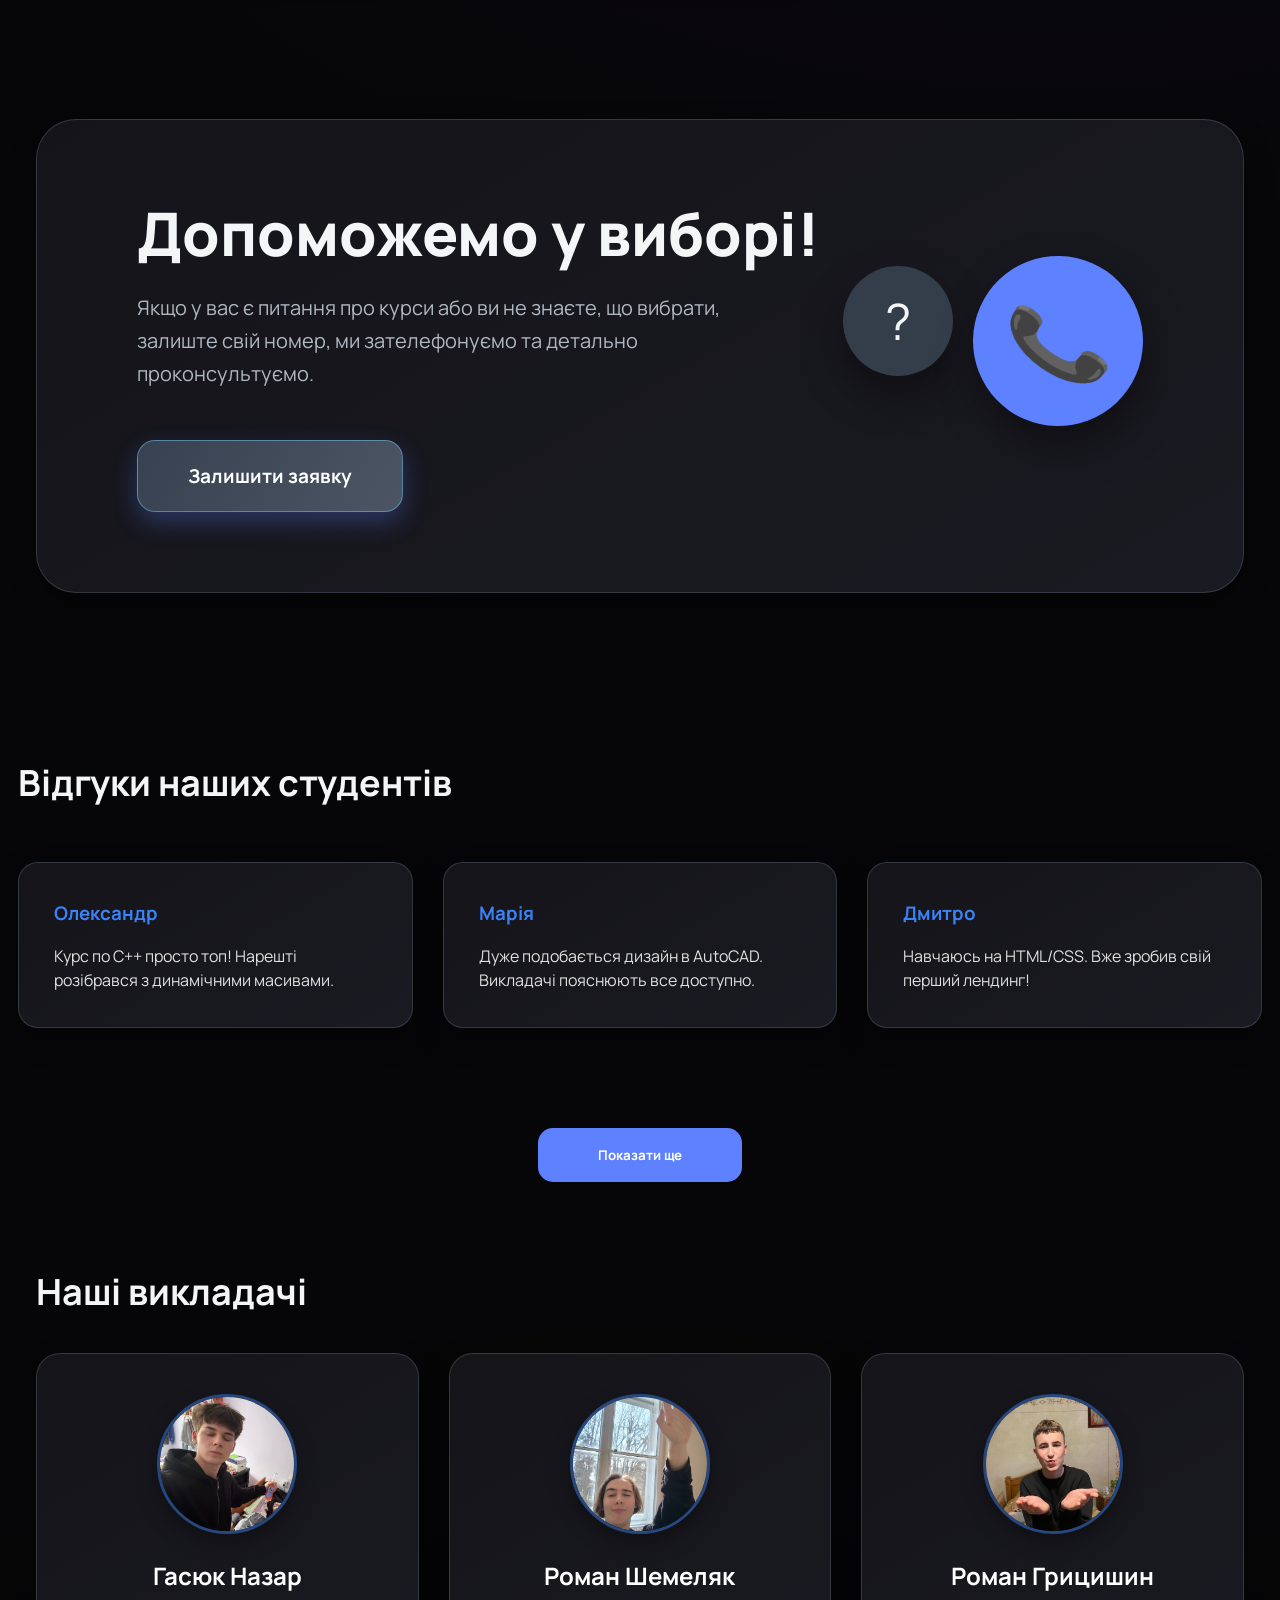
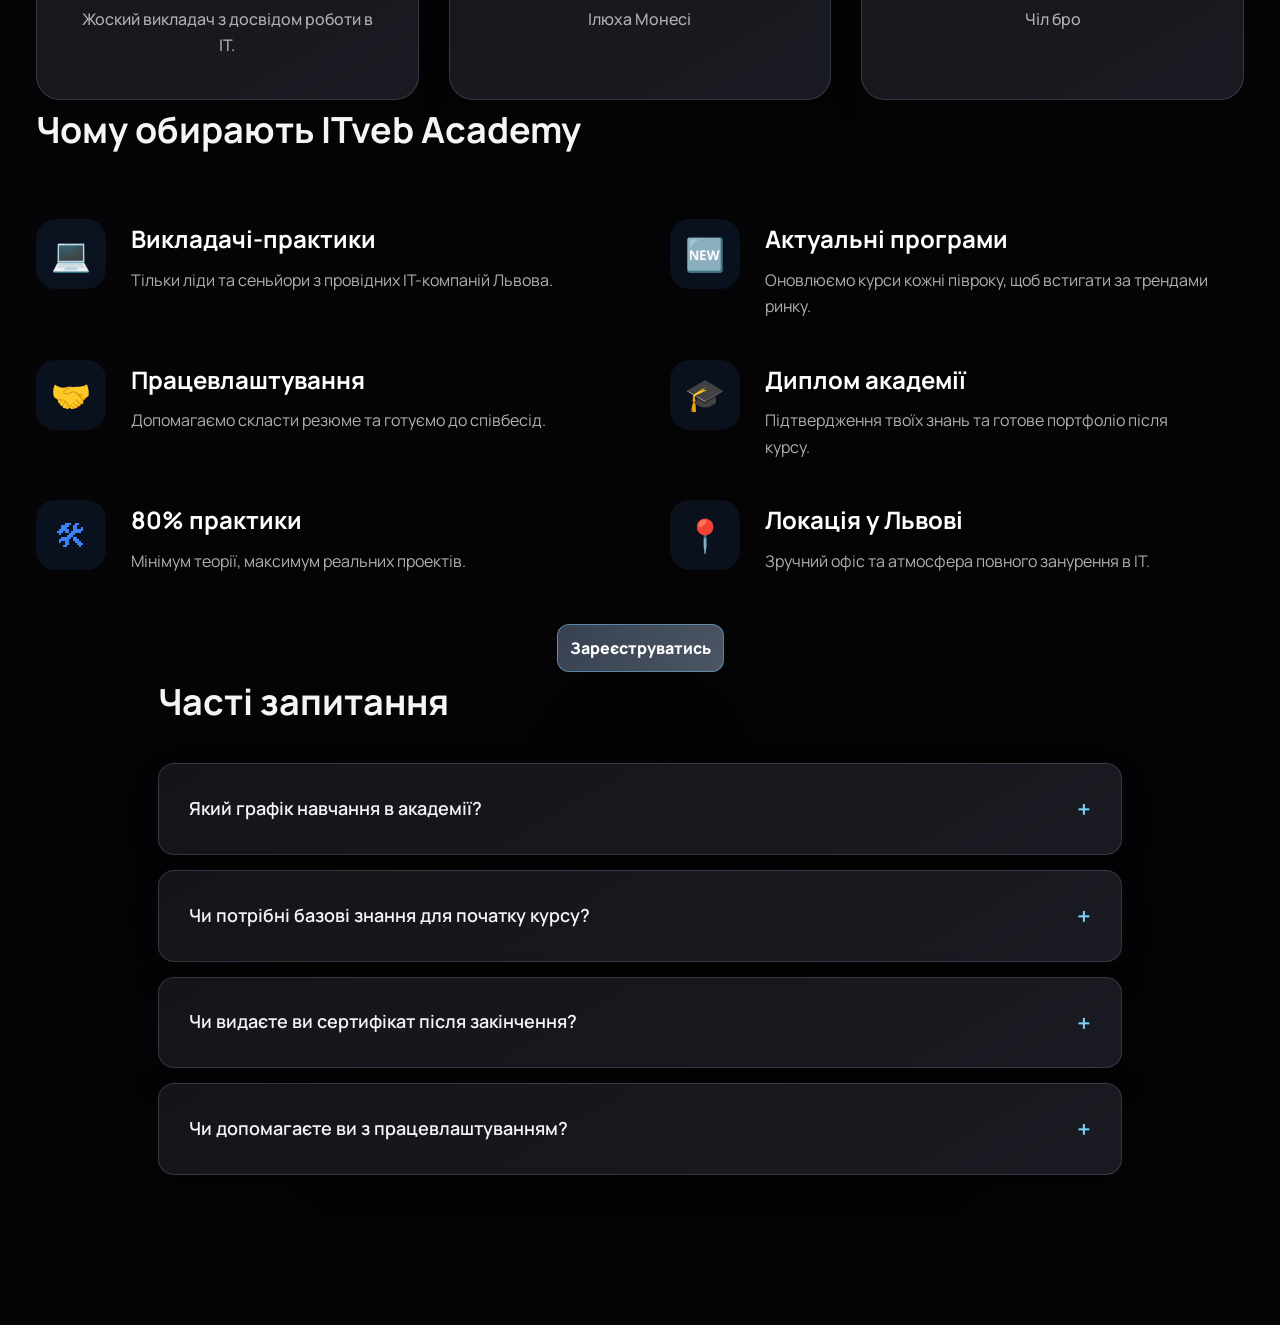
==== commit 3dea07ff: "end result" ====
--- a/index.html
+++ b/index.html
@@ -4,6 +4,9 @@
     <meta charset="UTF-8">
     <meta name="viewport" content="width=device-width, initial-scale=1.0">
     <title>ITveb Academy | Навчання майбутнього</title>
+    <link rel="preconnect" href="https://fonts.googleapis.com">
+    <link rel="preconnect" href="https://fonts.gstatic.com" crossorigin>
+    <link href="https://fonts.googleapis.com/css2?family=Manrope:wght@400;600;700;800&family=Space+Grotesk:wght@500;700&display=swap" rel="stylesheet">
     <link rel="stylesheet" href="style.css">
 </head>
 <body>
@@ -58,11 +61,11 @@
                 </div>
 
                 <div class="nav-item nav-item-contacts">
-                    <a href="#">Контакти</a>
+                    <a href="#">Контакти <span class="arrow">▾</span></a>
                     <div class="dropdown contacts-dropdown">
-                        <div class="contact-row">+номер Гасюк Назар</div>
-                        <div class="contact-row">+номер Шемеляк Роман</div>
-                        <div class="contact-row">+номер Грицишин Роман</div>
+                        <div class="contact-row">+38(098)6453853 Гасюк Назар</div>
+                        <div class="contact-row">+38(095)3945467 Шемеляк Роман</div>
+                        <div class="contact-row">+38(099)7352964 Грицишин Роман</div>
                     </div>
                 </div>
             </nav>
@@ -88,7 +91,7 @@
     <div class="container">
         <div class="hero-content">
             <h1>ITveb Academy</h1>
-            <p>Якісне навчання IT-спеціальностям для дорослих та дітей у Львові</p>
+            <p class="hero-subtitle">Якісне навчання IT-спеціальностям для дорослих та дітей у Львові</p>
         </div>
     </div>
 </section>
@@ -313,17 +316,28 @@
     <h2 class="section-title">Наші викладачі</h2>
     <div class="teachers-grid">
         <div class="teacher-card">
-            <img src="file:///C:/Users/WellDone/Desktop/veb_site-1/nazar-hasiuk.png" alt="Гасюк Назар" class="teacher-photo">
+            <img src="nazar-hasiuk.png" alt="Гасюк Назар" class="teacher-photo">
+
+           
+
             <h3>Гасюк Назар</h3>
             <p>Жоский викладач з досвідом роботи в IT.</p>
         </div>
         <div class="teacher-card">
-            <img src="file:///C:/Users/WellDone/Desktop/veb_site-1/roman-shemeliak.png" alt="Роман Шемеляк" class="teacher-photo">
+
+            <img src="roman-hrytsyshyn.png" alt="Роман Шемеляк" class="teacher-photo">
+
+            
+
             <h3>Роман Шемеляк</h3>
             <p>Ілюха Монесi</p>
         </div>
         <div class="teacher-card">
-            <img src="file:///C:/Users/WellDone/Desktop/veb_site-1/roman-hrytsyshyn.png" alt="Роман Грицишин" class="teacher-photo">
+
+            <img src="roman-shemeliak.png" alt="Роман Грицишин" class="teacher-photo">
+
+            
+
             <h3>Роман Грицишин</h3>
             <p>Чіл бро</p>
         </div>
@@ -918,6 +932,9 @@
 }
 
 function openAuthModal() {
+    if (authModal && authModal.parentElement !== document.body) {
+        document.body.appendChild(authModal);
+    }
     authModal.classList.remove("hidden");
     authModal.classList.remove("modal-closing");
     document.body.classList.add("no-scroll");
@@ -1007,10 +1024,24 @@
     closeOverlay(modalEl);
 }
 
-function requireLoginOrShowAuth() {
+function switchAuthTab(tab = "login") {
+    const loginTab = document.getElementById("tab-login");
+    const registerTab = document.getElementById("tab-register");
+    const loginForm = document.getElementById("form-login");
+    const registerForm = document.getElementById("form-register");
+    const isRegister = tab === "register";
+
+    registerTab?.classList.toggle("active", isRegister);
+    loginTab?.classList.toggle("active", !isRegister);
+    registerForm?.classList.toggle("hidden-form", !isRegister);
+    loginForm?.classList.toggle("hidden-form", isRegister);
+}
+
+function requireLoginOrShowAuth(preferRegister = false) {
     const user = getLoggedUser();
     if (!user || !user.name) {
         openAuthModal();
+        switchAuthTab(preferRegister ? "register" : "login");
         return null;
     }
     return user;
@@ -1117,7 +1148,7 @@
 }
 
 function openSubscribeModal() {
-    const user = requireLoginOrShowAuth();
+    const user = requireLoginOrShowAuth(true);
     if (!user) return;
     if (!currentCourseSelection) return;
     document.getElementById("subscribe-error").textContent = "";
@@ -1167,7 +1198,7 @@
 if (benefitsBtn) {
     benefitsBtn.addEventListener("click", () => {
         openAuthModal();
-        document.getElementById("tab-register").click();
+        switchAuthTab("register");
     });
 }
 
--- a/style.css
+++ b/style.css
@@ -3,16 +3,18 @@
     margin: 0;
     padding: 0;
     box-sizing: border-box;
-    font-family: 'Segoe UI', Roboto, Helvetica, Arial, sans-serif;
+    font-family: 'Manrope', 'Segoe UI', Roboto, Helvetica, Arial, sans-serif;
 }
 
 body {
-    background-color: #000000;
-    color: #ffffff;
-    line-height: 1.6;
+    background-color: #050816;
+    color: #edf3ff;
+    line-height: 1.65;
     overflow-x: hidden;
-    background-image: radial-gradient(circle at 20% 20%, rgba(59, 130, 246, 0.15), transparent 30%),
-                      radial-gradient(circle at 80% 10%, rgba(168, 85, 247, 0.12), transparent 28%);
+    background-image:
+        radial-gradient(circle at 12% 18%, rgba(56, 189, 248, 0.20), transparent 30%),
+        radial-gradient(circle at 85% 8%, rgba(99, 102, 241, 0.22), transparent 32%),
+        radial-gradient(circle at 60% 80%, rgba(16, 185, 129, 0.14), transparent 28%);
 }
 
 .container {
@@ -23,14 +25,15 @@
 
 /* --- ШАПКА ТА МЕНЮ --- */
 header {
-    background-color: #1a1a1a;
+    background-color: rgba(8, 13, 32, 0.88);
     padding: 10px 0;
     position: fixed;
     top: 0;
     left: 0;
     width: 100%;
     z-index: 1000;
-    border-bottom: 1px solid #333;
+    border-bottom: 1px solid rgba(148, 163, 184, 0.22);
+    backdrop-filter: blur(12px);
     transition: transform 0.4s ease;
 }
 
@@ -81,7 +84,7 @@
 }
 
 .nav-item a {
-    color: white;
+    color: #e2e8f0;
     text-decoration: none;
     font-size: 15px;
     font-weight: 500;
@@ -92,7 +95,7 @@
 
 .arrow {
     font-size: 12px;
-    color: #3b82f6;
+    color: #38bdf8;
     transition: 0.3s;
 }
 
@@ -100,13 +103,13 @@
     position: absolute;
     top: 100%;
     left: 0;
-    background: #1a1a1a;
+    background: #0d1530;
     min-width: 230px;
     opacity: 0;
     visibility: hidden;
     transform: translateY(10px);
     transition: all 0.3s ease;
-    border-top: 2px solid #3b82f6;
+    border-top: 2px solid #38bdf8;
     box-shadow: 0 10px 30px rgba(0,0,0,0.5);
     z-index: 1100;
 }
@@ -126,7 +129,7 @@
 }
 
 .dropdown a:hover {
-    background: #2563eb;
+    background: linear-gradient(120deg, #0ea5e9, #6366f1);
     color: white;
 }
 
@@ -159,7 +162,7 @@
 }
 
 .header-course-link:hover {
-    background: #2563eb;
+    background: linear-gradient(120deg, #0ea5e9, #6366f1);
     color: #fff;
 }
 
@@ -188,8 +191,8 @@
 
 /* --- HERO --- */
 .hero {
-    height: 500px;
-    background: linear-gradient(rgba(0,0,0,0.6), rgba(0,0,0,0.6)), url('https://images.unsplash.com/photo-1517245386807-bb43f82c33c4?auto=format&fit=crop&w=1200');
+    min-height: 560px;
+    background: linear-gradient(120deg, rgba(5, 8, 22, 0.68), rgba(15, 23, 42, 0.75)), url('https://images.unsplash.com/photo-1517245386807-bb43f82c33c4?auto=format&fit=crop&w=1200');
     background-size: cover;
     background-position: center;
     display: flex;
@@ -226,8 +229,22 @@
 }
 
 .hero-content h1 {
-    font-size: 64px;
-    margin-bottom: 10px;
+    font-family: 'Space Grotesk', 'Manrope', sans-serif;
+    font-size: clamp(3rem, 8vw, 6.2rem);
+    line-height: 1.03;
+    margin-bottom: 14px;
+    letter-spacing: 0.08em;
+    text-transform: uppercase;
+    text-wrap: balance;
+}
+
+.hero-subtitle {
+    max-width: 760px;
+    font-size: clamp(1.05rem, 2.7vw, 1.9rem);
+    letter-spacing: 0.055em;
+    text-transform: uppercase;
+    color: #d1f5ff;
+    text-wrap: balance;
 }
 
 /* --- ОСТРІВЕЦЬ НАВІГАЦІЇ --- */
@@ -301,8 +318,8 @@
     width: 100%;
     min-height: 280px;
     border-radius: 32px;
-    background: linear-gradient(135deg, #181a1d 0%, #101114 100%);
-    border: 1px solid #2d2d2d;
+    background: linear-gradient(135deg, #0f172a 0%, #111c3f 55%, #0b1328 100%);
+    border: 1px solid rgba(125, 211, 252, 0.22);
     position: relative;
     overflow: hidden;
     padding: 40px;
@@ -650,7 +667,7 @@
 }
 
 .faq-question:hover {
-    background: #1a1a1a;
+    background: #0d1530;
 }
 
 .faq-icon {
@@ -708,7 +725,7 @@
 }
 
 .back-btn:hover {
-    background: #1a1a1a;
+    background: #0d1530;
     color: #fff;
     border-color: #3b82f6;
     transform: translateX(-5px);
@@ -787,7 +804,7 @@
 .profile-avatar {
     width: 40px;
     height: 40px;
-    background: #1a1a1a;
+    background: #0d1530;
     color: #fff;
     border-radius: 50%;
     display: flex;
@@ -804,10 +821,10 @@
     position: absolute;
     top: calc(100% + 8px);
     right: 0;
-    background: #1a1a1a;
+    background: #0d1530;
     min-width: 200px;
     border-radius: 12px;
-    border-top: 2px solid #3b82f6;
+    border-top: 2px solid #38bdf8;
     box-shadow: 0 10px 30px rgba(0,0,0,0.5);
     overflow: hidden;
 }
@@ -827,7 +844,7 @@
 }
 
 .dropdown-profile a:hover {
-    background: #2563eb;
+    background: linear-gradient(120deg, #0ea5e9, #6366f1);
     color: white;
 }
 
@@ -843,12 +860,14 @@
     width: 100vw;
     height: 100vh;
     background: rgba(0, 0, 0, 0.5);
-    z-index: 9999;
+    z-index: 12000;
     display: flex;
     justify-content: center;
     align-items: center;
     opacity: 1;
     transition: opacity 0.3s ease;
+    padding: 20px 14px;
+    overflow-y: auto;
 }
 
 .auth-modal-overlay.hidden {
@@ -949,14 +968,20 @@
 
 .submit-btn {
     padding: 12px;
-    border-radius: 10px;
-    border: none;
-    background: white;
-    color: black;
-    font-weight: bold;
+    border-radius: 12px;
+    border: 1px solid rgba(125, 211, 252, 0.5);
+    background: linear-gradient(120deg, #22d3ee, #6366f1);
+    color: #04111d;
+    font-weight: 800;
     font-size: 16px;
     cursor: pointer;
     margin-top: 10px;
+    transition: transform 0.2s ease, box-shadow 0.2s ease;
+}
+
+.submit-btn:hover {
+    transform: translateY(-2px);
+    box-shadow: 0 10px 20px rgba(34, 211, 238, 0.24);
 }
 
 .error-text {
@@ -979,12 +1004,14 @@
     width: 100vw;
     height: 100vh;
     background: rgba(0, 0, 0, 0.5);
-    z-index: 9999;
+    z-index: 12000;
     display: flex;
     justify-content: center;
     align-items: center;
     opacity: 1;
     transition: opacity 0.3s ease;
+    padding: 20px 14px;
+    overflow-y: auto;
 }
 .panel-overlay.hidden {
     opacity: 0;
@@ -1095,8 +1122,8 @@
 }
 .course-detail-card {
     border-radius: 32px;
-    background: linear-gradient(135deg, #181a1d 0%, #101114 100%);
-    border: 1px solid #2d2d2d;
+    background: linear-gradient(135deg, #0f172a 0%, #111c3f 55%, #0b1328 100%);
+    border: 1px solid rgba(125, 211, 252, 0.22);
     padding: 40px;
     box-shadow: 0 20px 40px rgba(0,0,0,0.6);
 }
@@ -1309,4 +1336,384 @@
     gap: 14px;
     font-size: 14px;
     color: #4c4c4c;
+}
+
+@media (max-width: 1024px) {
+    .container { padding: 0 18px; }
+    .header-content { gap: 10px; }
+    .header-left-group { gap: 16px; }
+    .main-nav { gap: 16px; }
+    .hero { min-height: 470px; margin-top: 70px; }
+    .glass-effect { width: min(92vw, 520px); padding: 26px 20px; }
+}
+
+@media (max-width: 820px) {
+    .header-content, .header-left-group { flex-wrap: wrap; }
+    .main-nav { order: 3; width: 100%; justify-content: center; flex-wrap: wrap; gap: 12px; }
+    .nav-item { padding: 8px 0; }
+    .header-right-group { width: 100%; justify-content: flex-end; }
+    .main-logo { height: 62px; }
+    .hero { min-height: 420px; }
+    .hero-content { padding: 20px 0; }
+    .sticky-nav-wrapper { display: none; }
+    .course-detail-page { padding-top: 90px; }
+}
+
+@media (max-width: 560px) {
+    .container { padding: 0 14px; }
+    .hero { min-height: 360px; }
+    .hero-subtitle { letter-spacing: 0.03em; }
+    .glass-effect, .panel-overlay .panel-card, .profile-panel { max-width: calc(100vw - 20px); }
+    .auth-form input { font-size: 15px; }
+    .course-detail-title { font-size: 30px; }
+    .course-detail-card { padding: 20px; border-radius: 20px; }
+}
+
+/* ===== ORGANIZED THEME OVERRIDES: Minimalist Dark Mono (Lively) ===== */
+/* -----------------------------------------------------------------
+   Мінімалістична темна тема для всього сайту:
+   - монохромна база (чорний/графіт)
+   - легкі «живі» акценти (mild cyan)
+   - чиста типографіка й охайні поверхні
+------------------------------------------------------------------ */
+
+/* ===== 1) Theme tokens ===== */
+:root {
+    --bg-main: #060608;
+    --bg-soft: #0d0d12;
+    --surface: #141419;
+    --surface-2: #1a1a22;
+    --text-main: #f4f5f7;
+    --text-muted: #afb4bf;
+    --accent: #5eead4;
+    --accent-2: #7dd3fc;
+    --accent-3: #60a5fa;
+    --border-soft: rgba(148, 163, 184, 0.24);
+    --shadow: 0 18px 42px rgba(0, 0, 0, 0.46);
+}
+
+/* ===== 2) Global base ===== */
+body {
+    background-color: var(--bg-main);
+    color: var(--text-main);
+    background-image:
+        radial-gradient(circle at 12% 12%, rgba(45, 83, 100, 0.007), transparent 32%),
+        radial-gradient(circle at 82% 10%, rgba(35, 17, 48, 0.466), transparent 34%),
+        radial-gradient(circle at 50% 88%, rgba(0, 0, 0, 0.486), transparent 30%);
+}
+
+/* ===== 3) Header + nav ===== */
+header {
+    background: rgba(8, 8, 12, 0.92);
+    border-bottom: 1px solid rgba(148, 163, 184, 0.2);
+    backdrop-filter: blur(11px);
+}
+
+.nav-item a,
+.contact-row,
+.header-course-link,
+.dropdown a,
+.dropdown-profile a,
+.section-title,
+.course-detail-title,
+.panel-title {
+    color: var(--text-main);
+}
+
+.arrow,
+.dropdown-group-title,
+.nav-anchor:hover,
+.faq-icon {
+    color: var(--accent-2);
+}
+
+.dropdown,
+.contacts-dropdown,
+.header-courses-dropdown,
+.dropdown-profile {
+    background: rgba(15, 15, 20, 0.98);
+    border: 1px solid var(--border-soft);
+    box-shadow: var(--shadow);
+}
+
+.dropdown a,
+.header-course-link,
+.contact-row,
+.dropdown-profile a {
+    border-bottom: 1px solid rgba(148, 163, 184, 0.2);
+}
+
+.dropdown a:hover,
+.header-course-link:hover,
+.dropdown-profile a:hover {
+    background: linear-gradient(120deg, #1f2937, #334155);
+    color: #ffffff;
+}
+
+/* ===== 4) Hero ===== */
+.hero {
+    background: linear-gradient(115deg, rgba(0,0,0,0.80), rgba(13,16,24,0.76)), url('https://images.unsplash.com/photo-1517245386807-bb43f82c33c4?auto=format&fit=crop&w=1200');
+    background-size: cover;
+    background-position: center;
+    background-repeat: no-repeat;
+}
+
+.hero .container {
+    width: 100%;
+}
+
+.hero-content {
+    text-align: center;
+    margin: 0 auto;
+    max-width: 980px;
+}
+
+.hero-content h1,
+.hero-subtitle {
+    text-align: center;
+    margin-left: auto;
+    margin-right: auto;
+}
+
+.hero-content h1 {
+    color: #f8fafc;
+    text-shadow: 0 0 18px rgba(125, 211, 252, 0.18);
+}
+
+.hero-subtitle {
+    color: #d8dde7;
+    max-width: 860px;
+}
+
+/* ===== 5) Buttons / CTA ===== */
+.submit-btn,
+.help-submit-btn,
+.auth-btn-oval,
+.nav-anchor.active {
+    background: linear-gradient(120deg, #374151, #4b5563);
+    color: #ffffff;
+    border: 1px solid rgba(125, 211, 252, 0.45);
+}
+
+.submit-btn:hover,
+.help-submit-btn:hover,
+.auth-btn-oval:hover {
+    background: linear-gradient(120deg, #4b5563, #64748b);
+    box-shadow: 0 10px 22px rgba(125, 211, 252, 0.20);
+}
+
+/* ===== 6) Content cards / sections ===== */
+.course-card,
+.benefit-card,
+.review-card,
+.teacher-card,
+.faq-item,
+.help-card,
+.course-detail-card,
+.my-course-item,
+.empty-note,
+.about-us-content p,
+.course-detail-box,
+.course-detail-list li {
+    background: linear-gradient(150deg, var(--surface) 0%, var(--surface-2) 100%);
+    border: 1px solid var(--border-soft);
+    box-shadow: 0 12px 28px rgba(0, 0, 0, 0.35);
+    color: var(--text-main);
+}
+
+.section-title {
+    text-align: left;
+}
+
+.course-detail-meta,
+.panel-subtitle,
+.my-course-item span,
+.empty-note,
+.faq-answer p {
+    color: var(--text-muted);
+}
+
+.course-detail-card {
+    border-left: 4px solid var(--accent-3);
+}
+
+.course-detail-list li::before {
+    background: rgba(125, 211, 252, 0.15);
+    color: var(--accent-2);
+}
+
+/* ===== 7) Modals + forms ===== */
+.auth-modal-overlay,
+.panel-overlay {
+    background: rgba(0, 0, 0, 0.66);
+}
+
+.glass-effect {
+    background: linear-gradient(145deg, rgba(18,18,24,0.94), rgba(23,23,30,0.92));
+    border: 1px solid var(--border-soft);
+    color: var(--text-main);
+}
+
+.auth-form input,
+.diploma-select {
+    background: #101218;
+    border: 1px solid rgba(148, 163, 184, 0.42);
+    color: #f8fafc;
+}
+
+.close-btn {
+    color: #e8ebf2;
+    border-color: rgba(148, 163, 184, 0.7);
+    background: rgba(19, 22, 30, 0.86);
+}
+
+.close-btn:hover {
+    background: linear-gradient(120deg, #374151, #4b5563);
+    color: #fff;
+    border-color: transparent;
+}
+
+/* ===== 8) Footer ===== */
+.footer {
+    background: linear-gradient(120deg, #07080d, #11131a);
+    color: #cbd5e1;
+}
+
+/* ===== 9) Responsive polish (laptops + phones) ===== */
+@media (max-width: 1280px) {
+    .container {
+        padding: 0 18px;
+    }
+
+    .main-nav {
+        gap: 18px;
+    }
+
+    .section-title {
+        font-size: 36px;
+        margin-bottom: 32px;
+    }
+
+    .hero-content h1 {
+        font-size: clamp(2.8rem, 7vw, 5rem);
+    }
+
+    .hero-subtitle {
+        font-size: clamp(1rem, 2.4vw, 1.55rem);
+    }
+}
+
+@media (max-width: 1024px) {
+    .header-content,
+    .header-left-group {
+        flex-wrap: wrap;
+        gap: 12px;
+    }
+
+    .main-nav {
+        order: 3;
+        width: 100%;
+        justify-content: center;
+        flex-wrap: wrap;
+        gap: 10px 14px;
+    }
+
+    .nav-item {
+        padding: 8px 0;
+    }
+
+    .header-right-group {
+        margin-left: 0;
+    }
+
+    .hero {
+        min-height: 460px;
+        margin-top: 72px;
+    }
+
+    .course-detail-card {
+        padding: 28px;
+    }
+
+    .glass-effect,
+    .panel-overlay .panel-card,
+    .profile-panel,
+    .diploma-panel {
+        max-width: min(94vw, 760px);
+    }
+}
+
+@media (max-width: 820px) {
+    .sticky-nav-wrapper {
+        display: none;
+    }
+
+    .main-logo {
+        height: 62px;
+    }
+
+    .hero-content {
+        max-width: 100%;
+        padding: 0 8px;
+    }
+
+    .hero-subtitle {
+        font-size: clamp(1rem, 3.8vw, 1.35rem);
+    }
+
+    .section-title {
+        font-size: 32px;
+        margin-bottom: 26px;
+    }
+}
+
+@media (max-width: 640px) {
+    .container {
+        padding: 0 14px;
+    }
+
+    .main-nav {
+        gap: 8px 10px;
+    }
+
+    .nav-item a {
+        font-size: 14px;
+    }
+
+    .hero {
+        min-height: 380px;
+    }
+
+    .hero-content h1 {
+        font-size: clamp(2.1rem, 11vw, 3.1rem);
+        letter-spacing: 0.05em;
+    }
+
+    .hero-subtitle {
+        letter-spacing: 0.02em;
+    }
+
+    .section-title {
+        font-size: 28px;
+    }
+
+    .course-detail-page {
+        padding-top: 84px;
+    }
+
+    .course-detail-card {
+        padding: 20px;
+        border-radius: 18px;
+    }
+
+    .auth-form input,
+    .submit-btn {
+        font-size: 15px;
+    }
+
+    .close-btn {
+        top: 10px;
+        left: 10px;
+        padding: 4px 12px;
+    }
 }
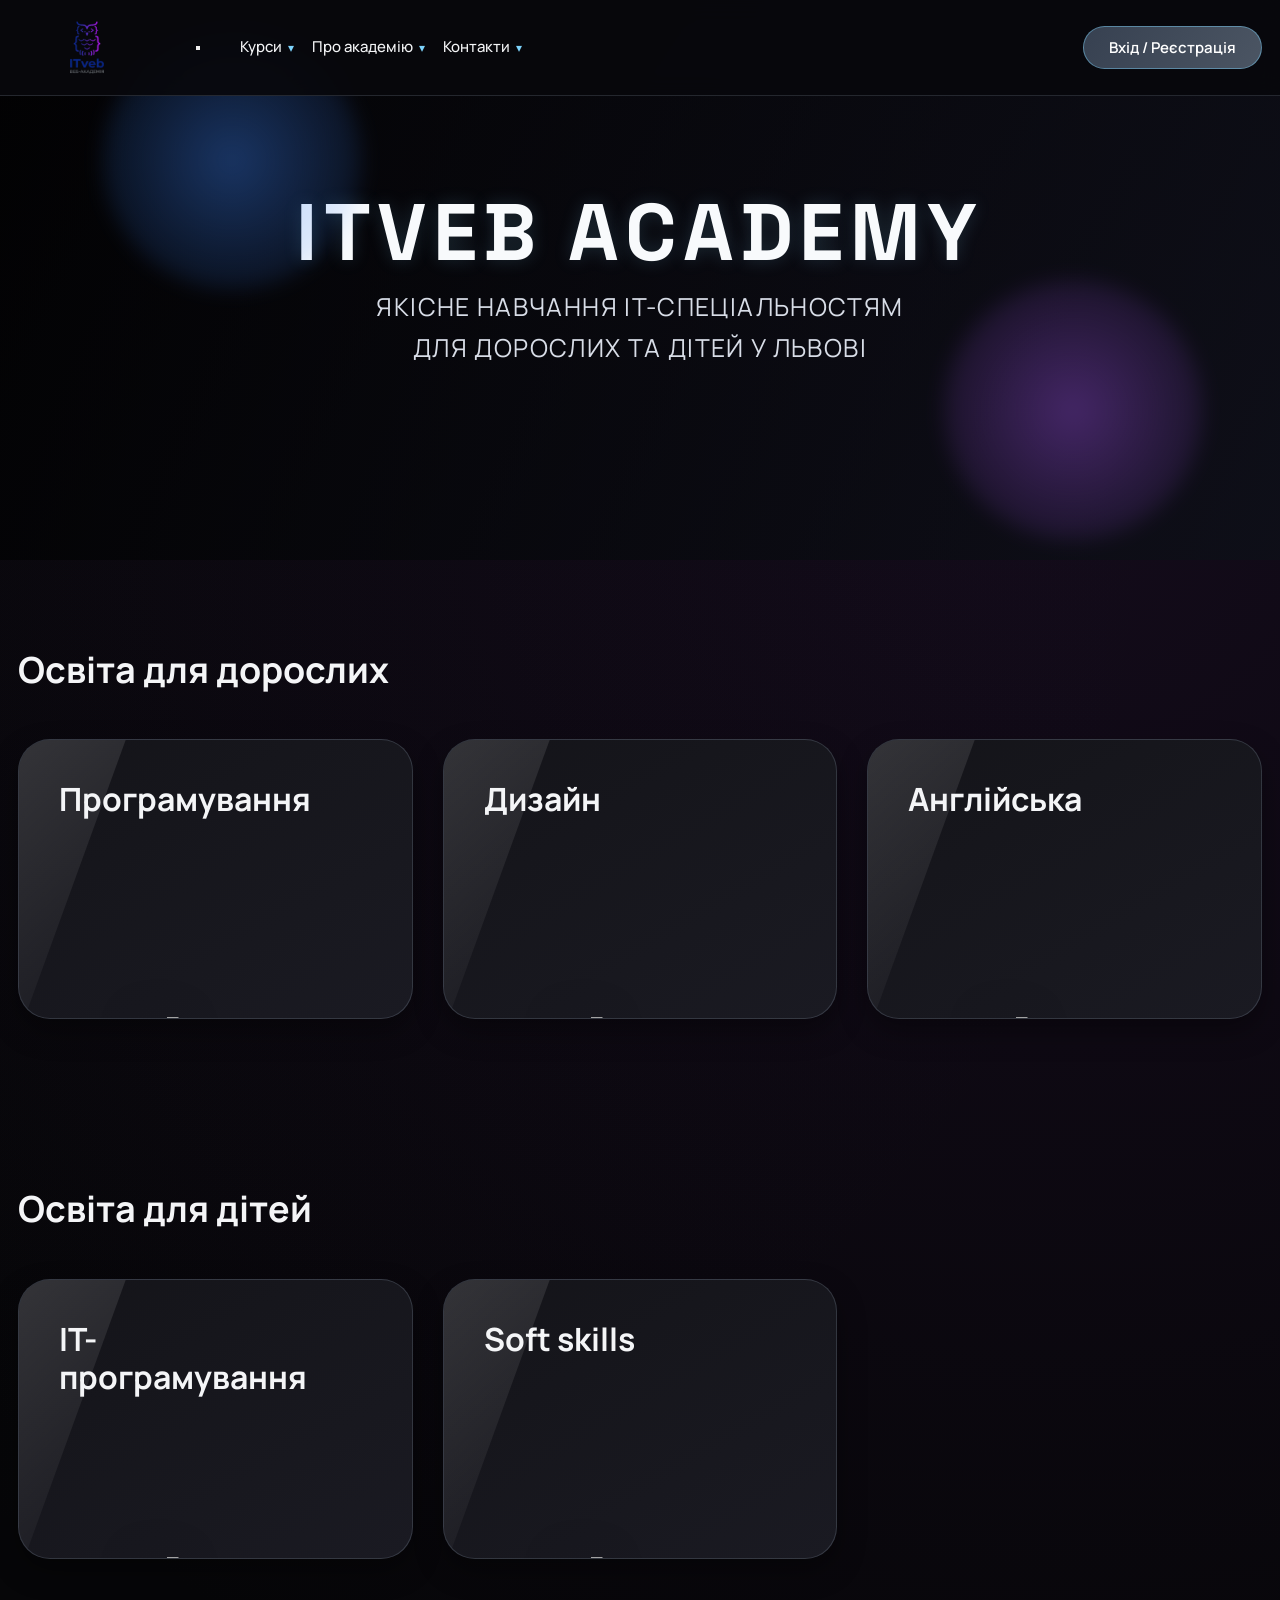
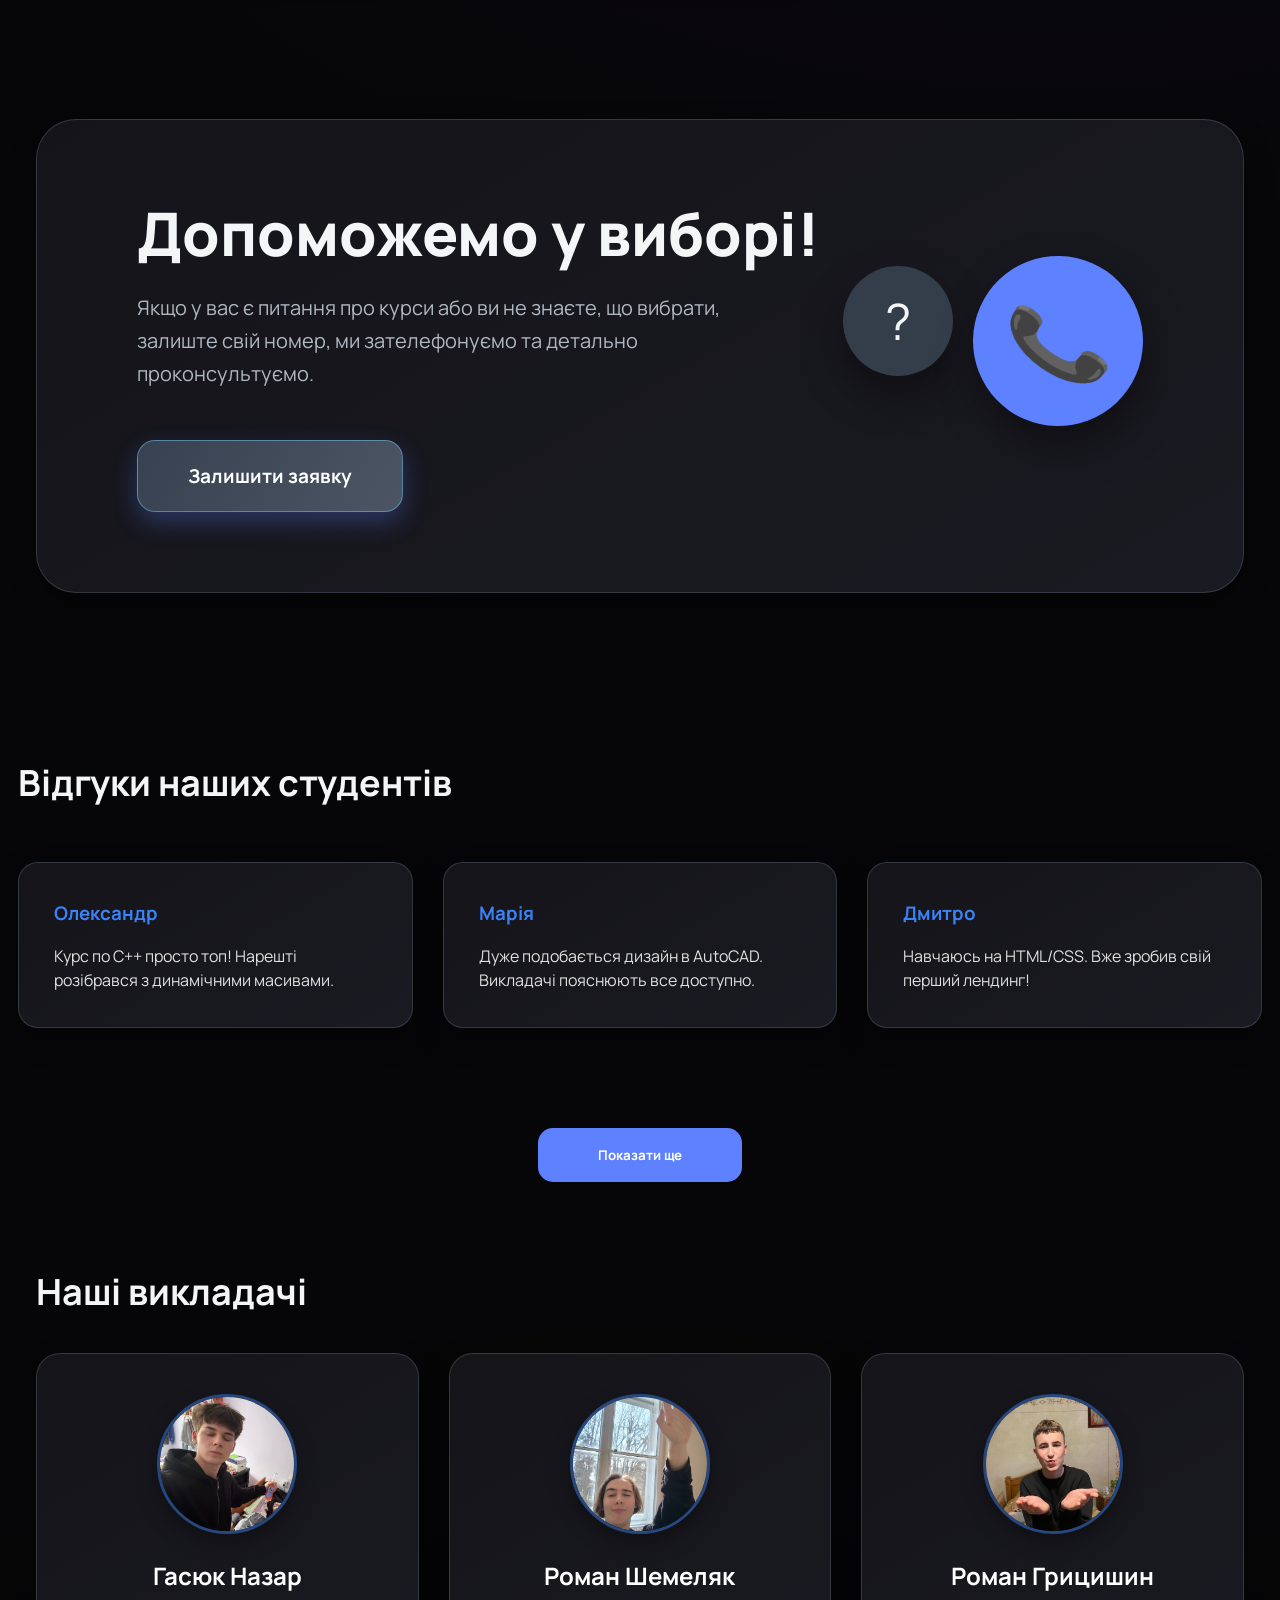
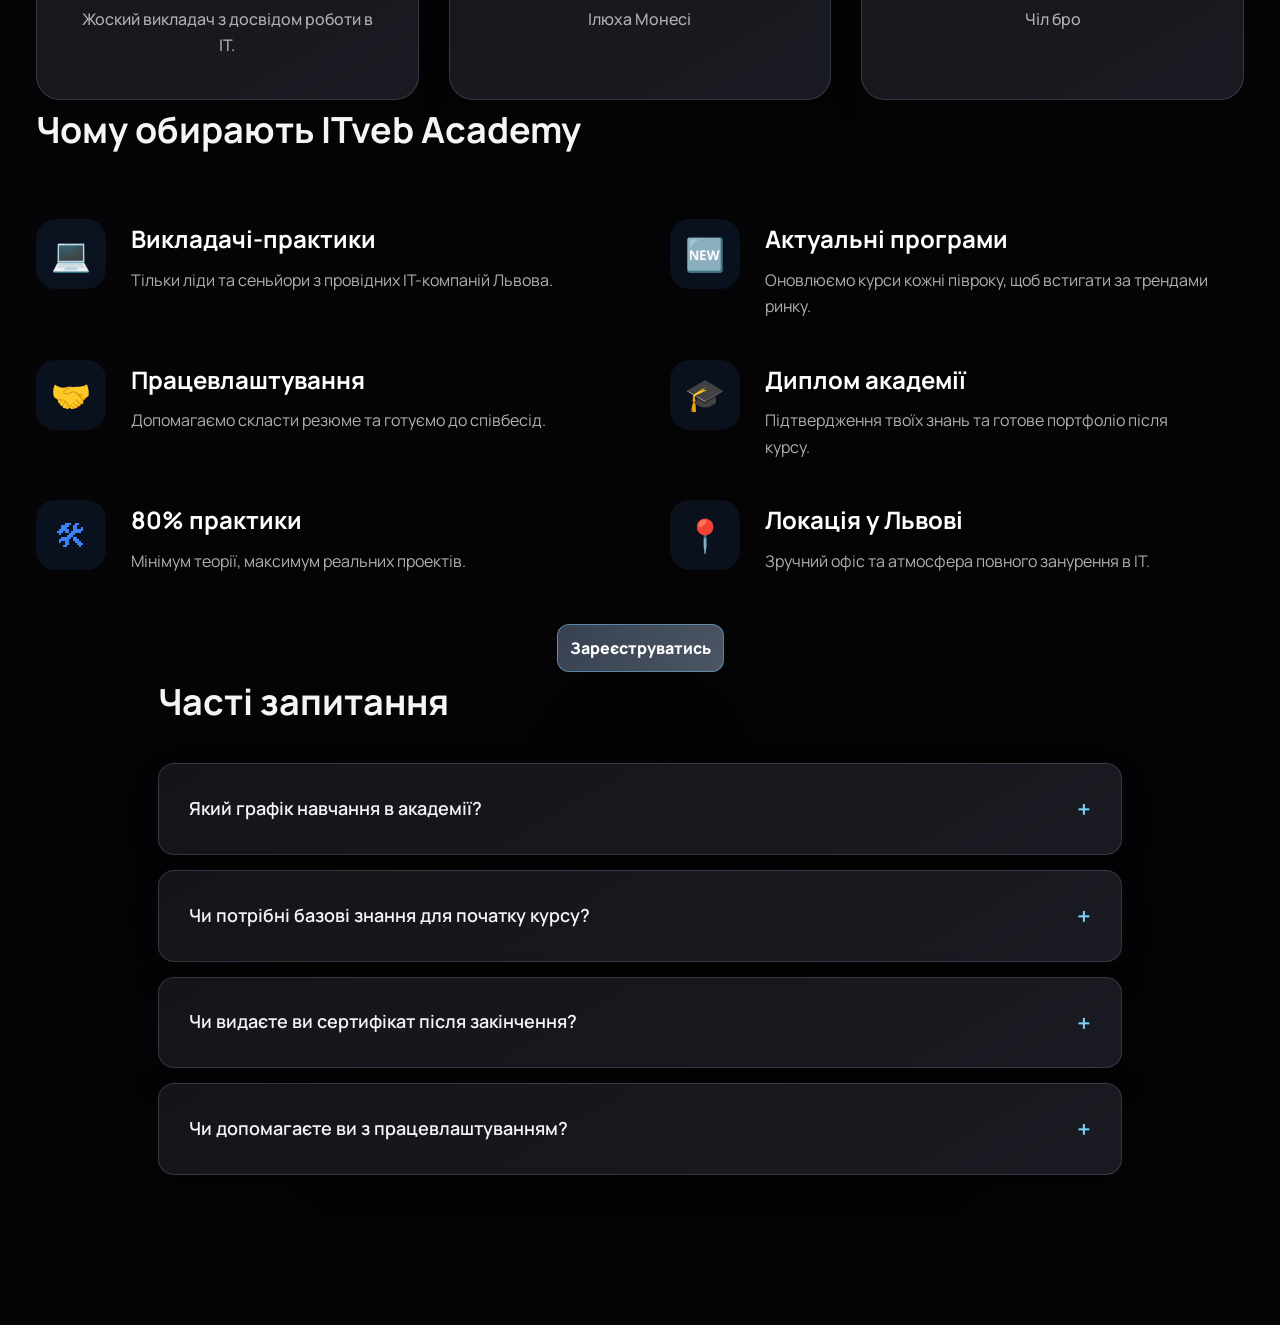
==== commit 238af280: "mobile menu Added functionality to handle mobile menu toggle, restrict input to numeric values for c" ====
--- a/index.html
+++ b/index.html
@@ -17,6 +17,9 @@
             <a href="#" class="logo-link">
                 <img src="logo.png" alt="ITveb Academy Logo" class="main-logo">
             </a>
+            <button id="mobile-menu-btn" class="hamburger-btn">
+                <span></span><span></span><span></span>
+            </button>
             <nav class="main-nav">
                 <div class="nav-item">
                     <a href="#">Курси <span class="arrow">▾</span></a>
@@ -1716,8 +1719,52 @@
         openCourseFromSource(courseId, category, null);
     });
 });
+// ====== ФІКС: Закриття модалок при кліку на фон ======
+document.querySelectorAll('.panel-overlay, .auth-modal-overlay').forEach(overlay => {
+    overlay.addEventListener('click', function(e) {
+        // Перевіряємо, чи клік був саме по темному фону, а не по самій формі всередині
+        if (e.target === this) {
+            if (this.id === 'auth-modal') {
+                closeAuthModal(); // Використовуємо твою готову функцію
+            } else {
+                closeOverlay(this); // Використовуємо твою готову функцію
+            }
+        }
+    });
+});
+
+// ====== ФІКС: Тільки цифри для реквізитів картки та телефону ======
+const numericInputs = ['card-number', 'card-ccv', 'subscribe-phone'];
+numericInputs.forEach(id => {
+    const input = document.getElementById(id);
+    if(input) {
+        input.addEventListener('input', function() {
+            // Видаляємо все, що не є цифрами
+            this.value = this.value.replace(/\D/g, ''); 
+        });
+    }
+});
+
+// Для терміну дії (MM/YY) дозволяємо цифри та слеш (/)
+const expiryInput = document.getElementById('card-expiry');
+if(expiryInput) {
+    expiryInput.addEventListener('input', function() {
+        this.value = this.value.replace(/[^0-9/]/g, '');
+    });
+}
+
+// ====== ФІКС: Відкриття/закриття мобільного бургер-меню ======
+const mobileBtn = document.getElementById('mobile-menu-btn');
+const mainNav = document.querySelector('.main-nav');
+
+if (mobileBtn && mainNav) {
+    mobileBtn.addEventListener('click', () => {
+        mainNav.classList.toggle('open');
+        mobileBtn.classList.toggle('active');
+    });
+}
 </script>
 
 
 </body>
-</html>+</html>
